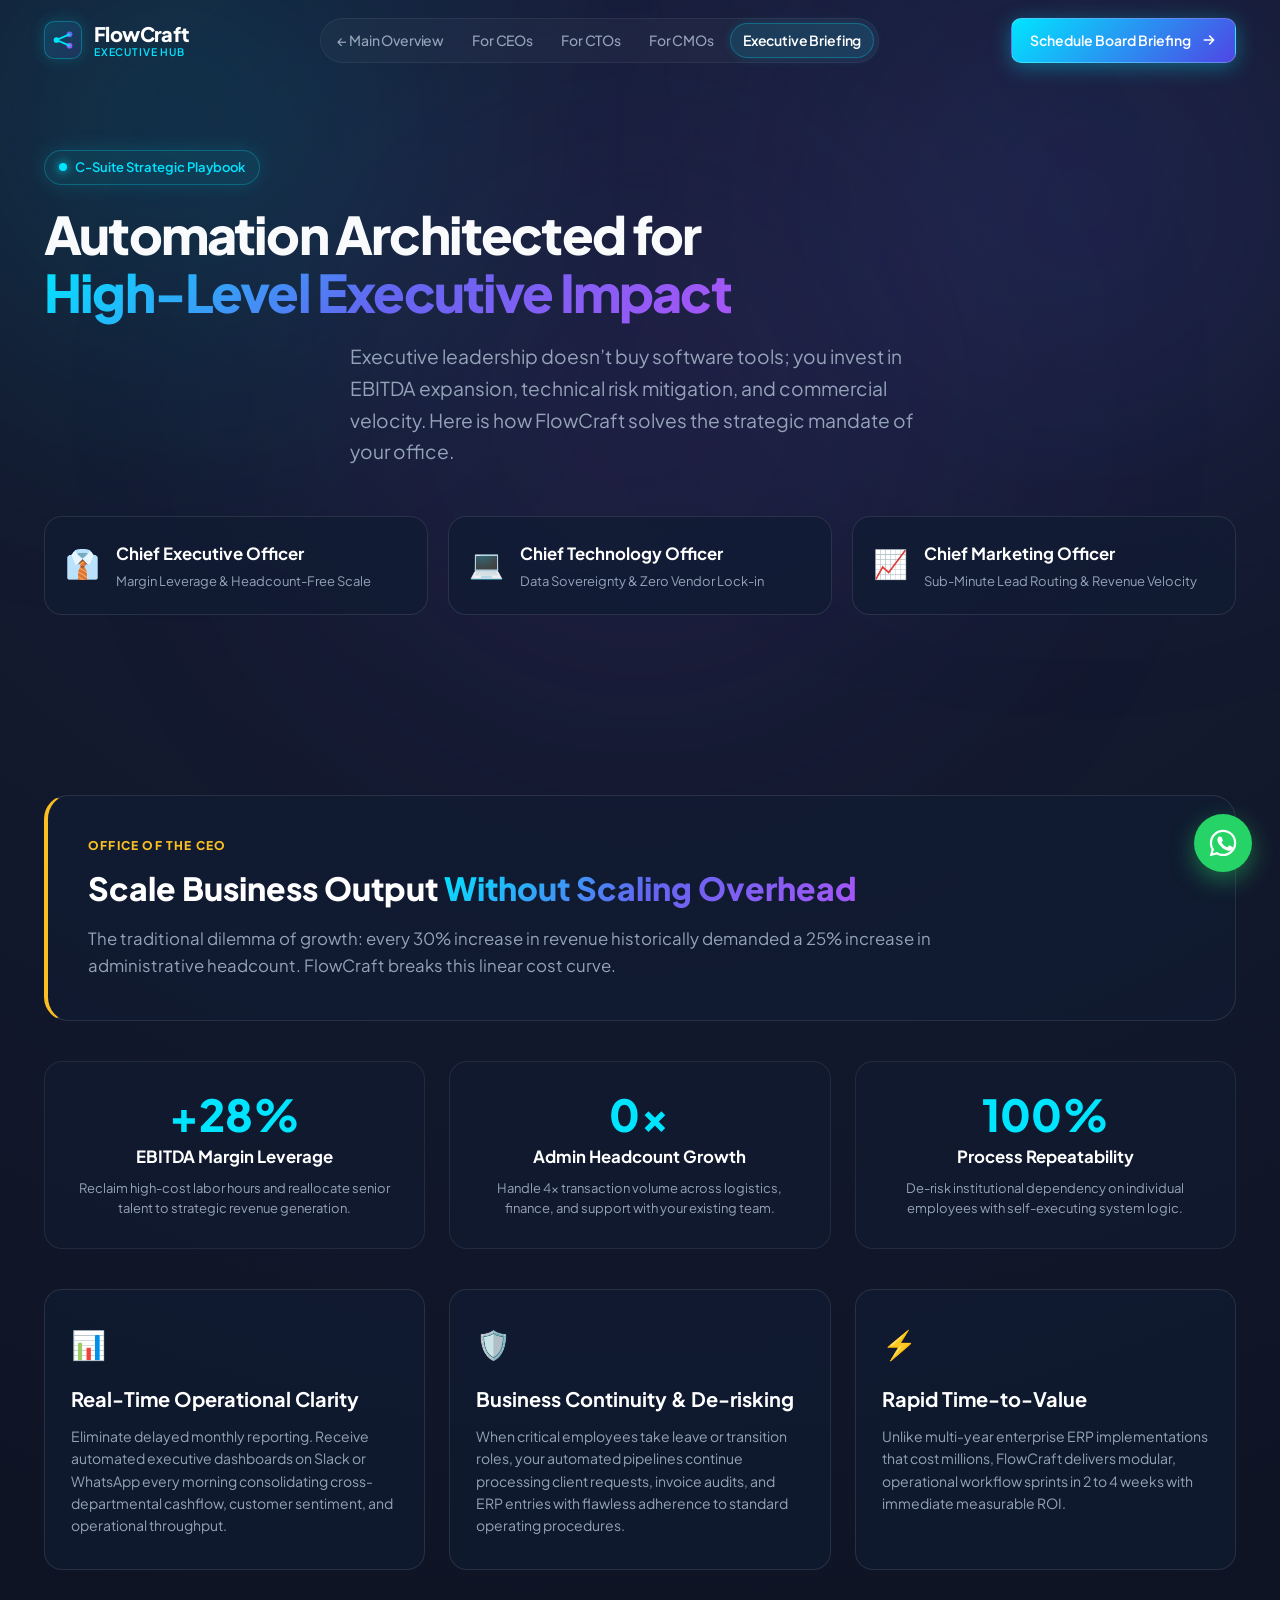
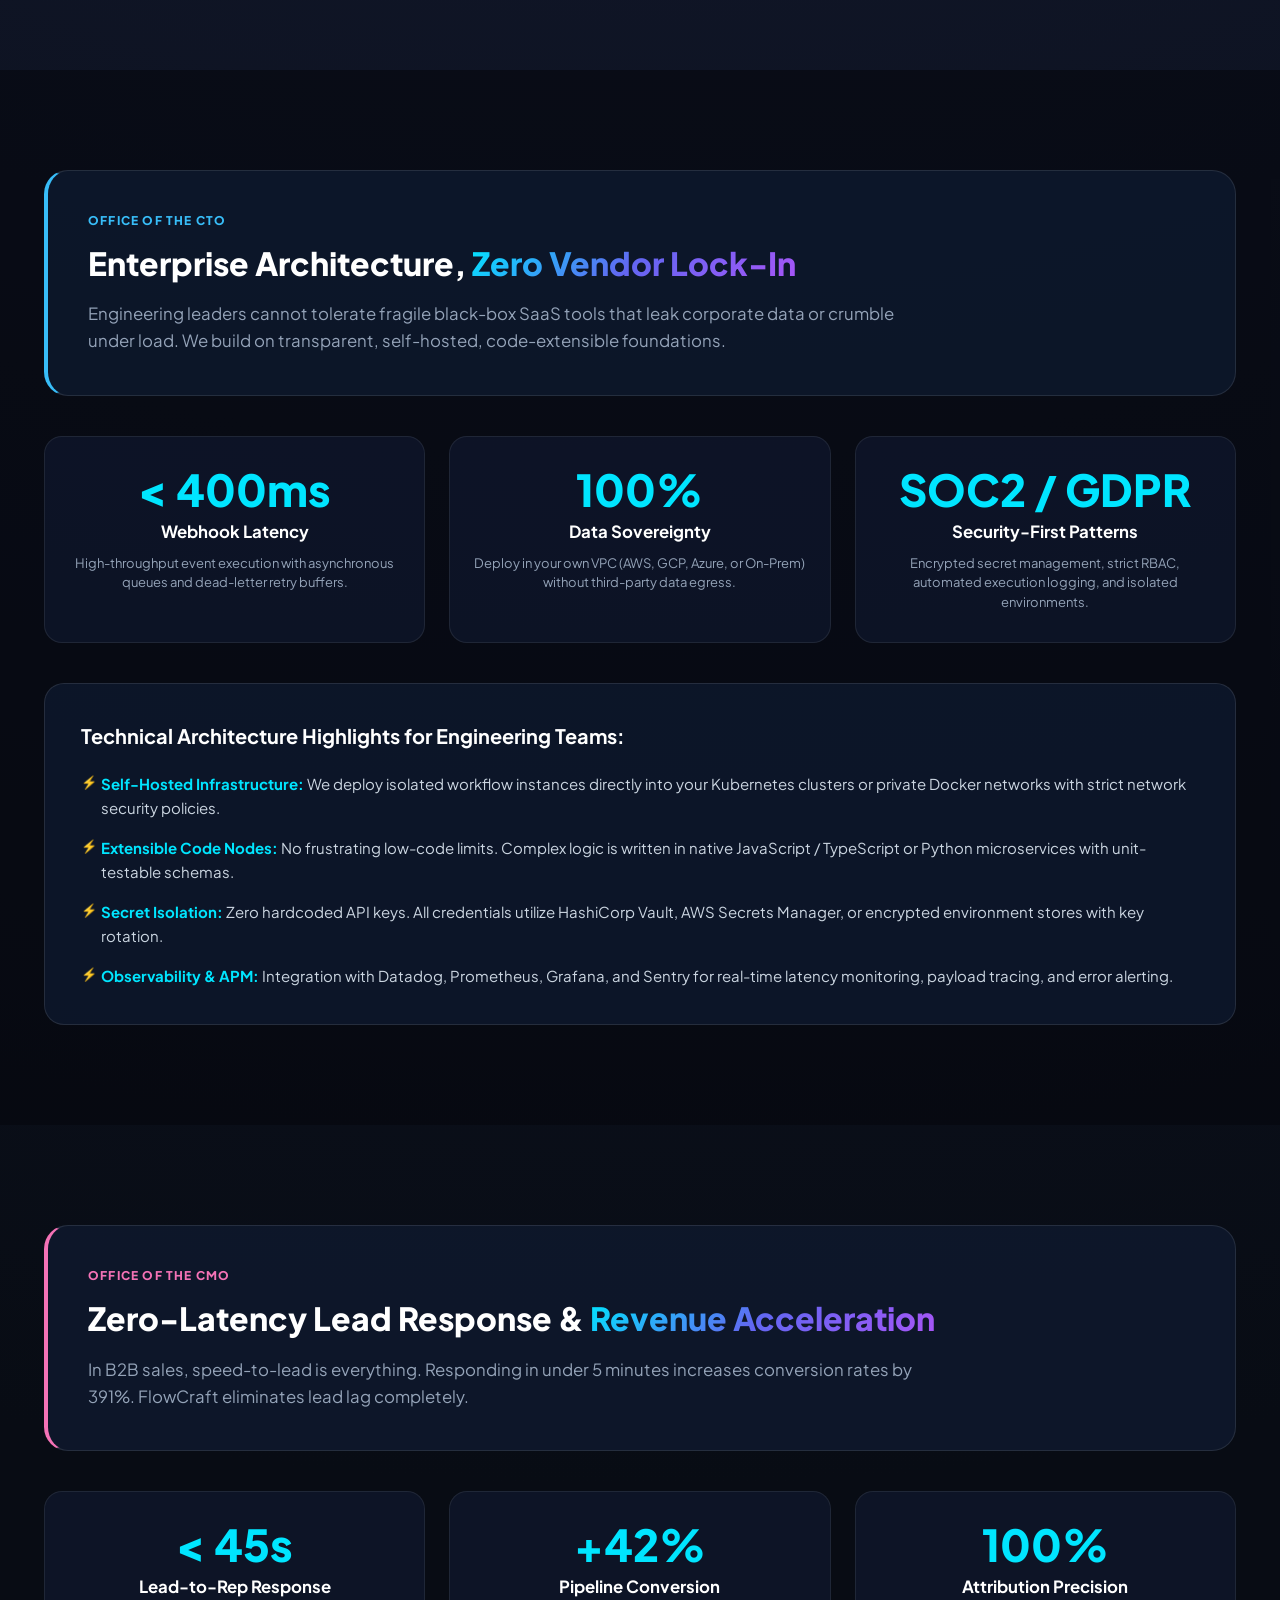
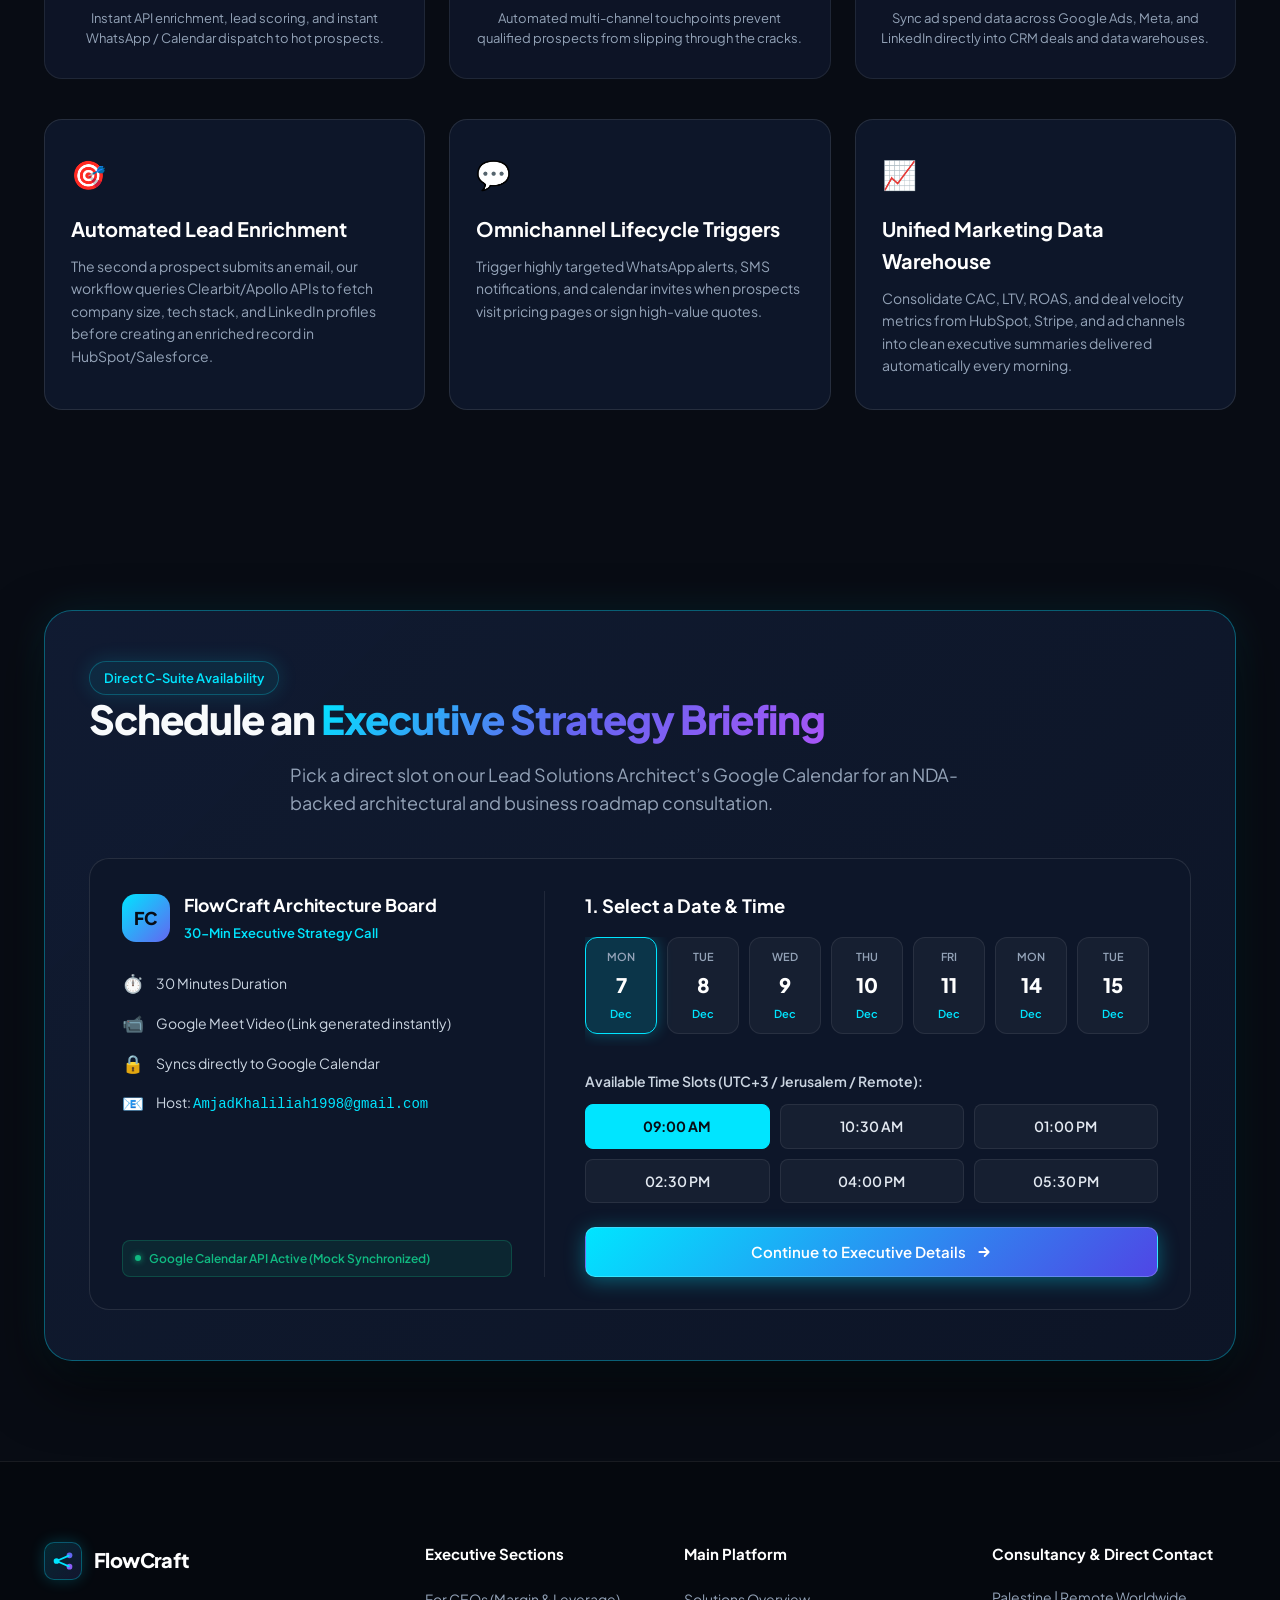
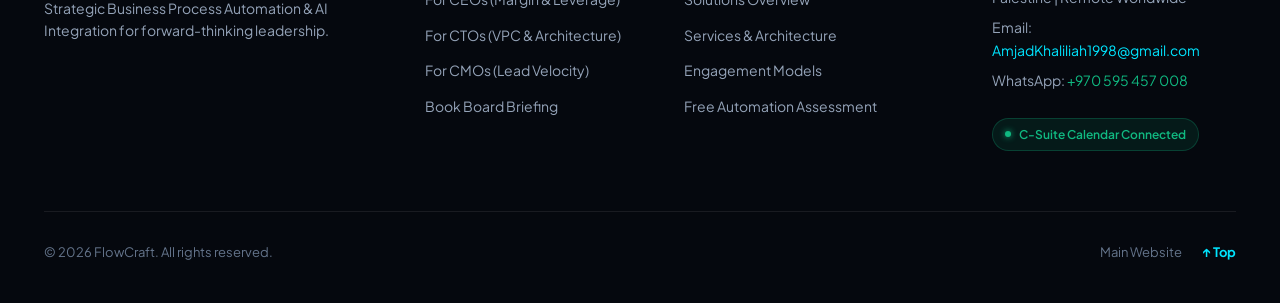
==== executive.html @ 87cdeb3c "Initial commit: FlowCraft modern B2B automation & AI consulting platform" ====
<!DOCTYPE html>
<html lang="en">
<head>
  <meta charset="UTF-8">
  <meta name="viewport" content="width=device-width, initial-scale=1.0">
  <title>Executive Leadership Hub — FlowCraft (CEO, CTO, CMO Strategic Automation)</title>
  <meta name="description" content="Strategic automation architectures tailored for C-level executives. Discover how FlowCraft delivers margin expansion for CEOs, technical resilience for CTOs, and revenue velocity for CMOs.">
  <meta name="keywords" content="CEO automation strategy, CTO system integration, CMO marketing automation, executive workflow architecture, B2B enterprise automation">
  
  <!-- Open Graph -->
  <meta property="og:type" content="website">
  <meta property="og:title" content="Executive Leadership Hub — FlowCraft">
  <meta property="og:description" content="Strategic automation for CEOs, CTOs, and CMOs. Unlock operational leverage, data sovereignty, and revenue acceleration.">
  <meta property="og:url" content="https://flowcraft.dev/executive.html">
  
  <!-- Fonts -->
  <link rel="preconnect" href="https://fonts.googleapis.com">
  <link rel="preconnect" href="https://fonts.gstatic.com" crossorigin>
  <link href="https://fonts.googleapis.com/css2?family=JetBrains+Mono:wght@400;500;600&family=Plus+Jakarta+Sans:wght@300;400;500;600;700;800&family=Inter:wght@400;500;600;700&display=swap" rel="stylesheet">
  
  <!-- Stylesheet -->
  <link rel="stylesheet" href="styles.css">
  
  <!-- Favicon -->
  <link rel="icon" type="image/svg+xml" href="data:image/svg+xml,<svg xmlns='http://www.w3.org/2000/svg' viewBox='0 0 32 32'><defs><linearGradient id='g' x1='0' y1='0' x2='32' y2='32' gradientUnits='userSpaceOnUse'><stop stop-color='%2300E5FF'/><stop offset='1' stop-color='%236366F1'/></linearGradient></defs><rect width='32' height='32' rx='8' fill='%23080C14'/><circle cx='9' cy='16' r='4' fill='%2300E5FF'/><circle cx='23' cy='9' r='4' fill='%236366F1'/><circle cx='23' cy='23' r='4' fill='%238B5CF6'/><path d='M9 16L23 9M9 16L23 23' stroke='url(%23g)' stroke-width='2.5' stroke-linecap='round'/></svg>">
</head>
<body class="executive-body">

  <!-- Ambient Glow Backgrounds -->
  <div class="glow-mesh glow-top-left" aria-hidden="true"></div>
  <div class="glow-mesh glow-top-right" aria-hidden="true"></div>
  <div class="glow-mesh glow-center" aria-hidden="true"></div>

  <!-- Header -->
  <header id="main-header" class="header">
    <div class="container header-container">
      <a href="index.html" class="logo-link" aria-label="FlowCraft Home">
        <div class="logo-icon">
          <svg viewBox="0 0 32 32" fill="none">
            <circle cx="8" cy="16" r="3.5" class="logo-node node-1" />
            <circle cx="24" cy="9" r="3.5" class="logo-node node-2" />
            <circle cx="24" cy="23" r="3.5" class="logo-node node-3" />
            <path d="M8 16L24 9" class="logo-wire wire-1" stroke-width="2.2" stroke-linecap="round"/>
            <path d="M8 16L24 23" class="logo-wire wire-2" stroke-width="2.2" stroke-linecap="round"/>
          </svg>
        </div>
        <div class="logo-text">
          <span class="brand-title">FlowCraft</span>
          <span class="brand-tagline">Executive Hub</span>
        </div>
      </a>

      <!-- Navigation -->
      <nav class="nav-menu" aria-label="Executive Navigation">
        <ul class="nav-list">
          <li><a href="index.html" class="nav-link">← Main Overview</a></li>
          <li><a href="#ceo" class="nav-link exec-nav-link" data-target="ceo">For CEOs</a></li>
          <li><a href="#cto" class="nav-link exec-nav-link" data-target="cto">For CTOs</a></li>
          <li><a href="#cmo" class="nav-link exec-nav-link" data-target="cmo">For CMOs</a></li>
          <li><a href="#executive-briefing" class="nav-link">Executive Briefing</a></li>
        </ul>
      </nav>

      <div class="header-actions">
        <button class="btn btn-primary" onclick="openConsultationModal('Executive Strategic Briefing')">
          <span>Schedule Board Briefing</span>
          <svg class="btn-arrow" viewBox="0 0 16 16" fill="none"><path d="M3.33 8h9.34M8.67 4l4 4-4 4" stroke="currentColor" stroke-width="1.6" stroke-linecap="round" stroke-linejoin="round"/></svg>
        </button>
        <button id="mobile-toggle" class="mobile-toggle" aria-label="Toggle navigation menu" aria-expanded="false">
          <span class="hamburger-bar"></span>
          <span class="hamburger-bar"></span>
          <span class="hamburger-bar"></span>
        </button>
      </div>
    </div>

    <!-- Mobile Drawer -->
    <div id="mobile-drawer" class="mobile-drawer">
      <nav class="mobile-nav">
        <a href="index.html" class="mobile-nav-link">← Back to Main Website</a>
        <a href="#ceo" class="mobile-nav-link" onclick="closeMobileMenu()">For CEOs (Margin & Scale)</a>
        <a href="#cto" class="mobile-nav-link" onclick="closeMobileMenu()">For CTOs (Architecture & Security)</a>
        <a href="#cmo" class="mobile-nav-link" onclick="closeMobileMenu()">For CMOs (Revenue Velocity)</a>
        <a href="#executive-briefing" class="mobile-nav-link" onclick="closeMobileMenu()">Schedule Briefing</a>
        <div class="mobile-drawer-cta">
          <button class="btn btn-primary w-full" onclick="closeMobileMenu(); openConsultationModal('Executive Strategic Briefing');">Schedule Board Briefing</button>
        </div>
      </nav>
    </div>
  </header>

  <main>
    <!-- Executive Hero -->
    <section class="section exec-hero-section">
      <div class="container text-center">
        <div class="badge badge-glow">
          <span class="badge-dot"></span>
          <span>C-Suite Strategic Playbook</span>
        </div>
        <h1 class="hero-title exec-hero-title">
          Automation Architected for <br>
          <span class="gradient-text">High-Level Executive Impact</span>
        </h1>
        <p class="hero-description mx-auto max-w-750">
          Executive leadership doesn’t buy software tools; you invest in EBITDA expansion, technical risk mitigation, and commercial velocity. Here is how FlowCraft solves the strategic mandate of your office.
        </p>

        <!-- Role Quick Switcher Pills -->
        <div class="role-switcher-container">
          <a href="#ceo" class="role-pill-btn ceo-pill">
            <span class="role-icon">👔</span>
            <div class="role-meta">
              <strong>Chief Executive Officer</strong>
              <span>Margin Leverage & Headcount-Free Scale</span>
            </div>
          </a>
          <a href="#cto" class="role-pill-btn cto-pill">
            <span class="role-icon">💻</span>
            <div class="role-meta">
              <strong>Chief Technology Officer</strong>
              <span>Data Sovereignty & Zero Vendor Lock-in</span>
            </div>
          </a>
          <a href="#cmo" class="role-pill-btn cmo-pill">
            <span class="role-icon">📈</span>
            <div class="role-meta">
              <strong>Chief Marketing Officer</strong>
              <span>Sub-Minute Lead Routing & Revenue Velocity</span>
            </div>
          </a>
        </div>
      </div>
    </section>

    <!-- ============================================================ -->
    <!-- SECTION 1: FOR THE CEO -->
    <!-- ============================================================ -->
    <section id="ceo" class="section exec-role-section">
      <div class="container">
        <div class="role-header-box ceo-box">
          <div class="role-badge">Office of the CEO</div>
          <h2 class="role-title">Scale Business Output <span class="gradient-text">Without Scaling Overhead</span></h2>
          <p class="role-sub">
            The traditional dilemma of growth: every 30% increase in revenue historically demanded a 25% increase in administrative headcount. FlowCraft breaks this linear cost curve.
          </p>
        </div>

        <div class="exec-metrics-row">
          <div class="exec-metric-card">
            <span class="exec-stat-num">+28%</span>
            <span class="exec-stat-title">EBITDA Margin Leverage</span>
            <p>Reclaim high-cost labor hours and reallocate senior talent to strategic revenue generation.</p>
          </div>
          <div class="exec-metric-card">
            <span class="exec-stat-num">0x</span>
            <span class="exec-stat-title">Admin Headcount Growth</span>
            <p>Handle 4x transaction volume across logistics, finance, and support with your existing team.</p>
          </div>
          <div class="exec-metric-card">
            <span class="exec-stat-num">100%</span>
            <span class="exec-stat-title">Process Repeatability</span>
            <p>De-risk institutional dependency on individual employees with self-executing system logic.</p>
          </div>
        </div>

        <div class="exec-pillars-grid">
          <div class="exec-pillar-card">
            <div class="exec-icon">📊</div>
            <h3>Real-Time Operational Clarity</h3>
            <p>Eliminate delayed monthly reporting. Receive automated executive dashboards on Slack or WhatsApp every morning consolidating cross-departmental cashflow, customer sentiment, and operational throughput.</p>
          </div>
          <div class="exec-pillar-card">
            <div class="exec-icon">🛡️</div>
            <h3>Business Continuity & De-risking</h3>
            <p>When critical employees take leave or transition roles, your automated pipelines continue processing client requests, invoice audits, and ERP entries with flawless adherence to standard operating procedures.</p>
          </div>
          <div class="exec-pillar-card">
            <div class="exec-icon">⚡</div>
            <h3>Rapid Time-to-Value</h3>
            <p>Unlike multi-year enterprise ERP implementations that cost millions, FlowCraft delivers modular, operational workflow sprints in 2 to 4 weeks with immediate measurable ROI.</p>
          </div>
        </div>
      </div>
    </section>

    <!-- ============================================================ -->
    <!-- SECTION 2: FOR THE CTO & VP OF ENGINEERING -->
    <!-- ============================================================ -->
    <section id="cto" class="section exec-role-section dark-alt">
      <div class="container">
        <div class="role-header-box cto-box">
          <div class="role-badge cto-badge">Office of the CTO</div>
          <h2 class="role-title">Enterprise Architecture, <span class="gradient-text">Zero Vendor Lock-In</span></h2>
          <p class="role-sub">
            Engineering leaders cannot tolerate fragile black-box SaaS tools that leak corporate data or crumble under load. We build on transparent, self-hosted, code-extensible foundations.
          </p>
        </div>

        <div class="exec-metrics-row">
          <div class="exec-metric-card">
            <span class="exec-stat-num">&lt; 400ms</span>
            <span class="exec-stat-title">Webhook Latency</span>
            <p>High-throughput event execution with asynchronous queues and dead-letter retry buffers.</p>
          </div>
          <div class="exec-metric-card">
            <span class="exec-stat-num">100%</span>
            <span class="exec-stat-title">Data Sovereignty</span>
            <p>Deploy in your own VPC (AWS, GCP, Azure, or On-Prem) without third-party data egress.</p>
          </div>
          <div class="exec-metric-card">
            <span class="exec-stat-num">SOC2 / GDPR</span>
            <span class="exec-stat-title">Security-First Patterns</span>
            <p>Encrypted secret management, strict RBAC, automated execution logging, and isolated environments.</p>
          </div>
        </div>

        <div class="cto-tech-deep-dive">
          <div class="cto-tech-card">
            <h3>Technical Architecture Highlights for Engineering Teams:</h3>
            <ul class="tech-spec-list">
              <li>
                <strong>Self-Hosted Infrastructure:</strong> We deploy isolated workflow instances directly into your Kubernetes clusters or private Docker networks with strict network security policies.
              </li>
              <li>
                <strong>Extensible Code Nodes:</strong> No frustrating low-code limits. Complex logic is written in native JavaScript / TypeScript or Python microservices with unit-testable schemas.
              </li>
              <li>
                <strong>Secret Isolation:</strong> Zero hardcoded API keys. All credentials utilize HashiCorp Vault, AWS Secrets Manager, or encrypted environment stores with key rotation.
              </li>
              <li>
                <strong>Observability & APM:</strong> Integration with Datadog, Prometheus, Grafana, and Sentry for real-time latency monitoring, payload tracing, and error alerting.
              </li>
            </ul>
          </div>
        </div>
      </div>
    </section>

    <!-- ============================================================ -->
    <!-- SECTION 3: FOR THE CMO & HEAD OF GROWTH -->
    <!-- ============================================================ -->
    <section id="cmo" class="section exec-role-section">
      <div class="container">
        <div class="role-header-box cmo-box">
          <div class="role-badge cmo-badge">Office of the CMO</div>
          <h2 class="role-title">Zero-Latency Lead Response & <span class="gradient-text">Revenue Acceleration</span></h2>
          <p class="role-sub">
            In B2B sales, speed-to-lead is everything. Responding in under 5 minutes increases conversion rates by 391%. FlowCraft eliminates lead lag completely.
          </p>
        </div>

        <div class="exec-metrics-row">
          <div class="exec-metric-card">
            <span class="exec-stat-num">&lt; 45s</span>
            <span class="exec-stat-title">Lead-to-Rep Response</span>
            <p>Instant API enrichment, lead scoring, and instant WhatsApp / Calendar dispatch to hot prospects.</p>
          </div>
          <div class="exec-metric-card">
            <span class="exec-stat-num">+42%</span>
            <span class="exec-stat-title">Pipeline Conversion</span>
            <p>Automated multi-channel touchpoints prevent qualified prospects from slipping through the cracks.</p>
          </div>
          <div class="exec-metric-card">
            <span class="exec-stat-num">100%</span>
            <span class="exec-stat-title">Attribution Precision</span>
            <p>Sync ad spend data across Google Ads, Meta, and LinkedIn directly into CRM deals and data warehouses.</p>
          </div>
        </div>

        <div class="exec-pillars-grid">
          <div class="exec-pillar-card">
            <div class="exec-icon">🎯</div>
            <h3>Automated Lead Enrichment</h3>
            <p>The second a prospect submits an email, our workflow queries Clearbit/Apollo APIs to fetch company size, tech stack, and LinkedIn profiles before creating an enriched record in HubSpot/Salesforce.</p>
          </div>
          <div class="exec-pillar-card">
            <div class="exec-icon">💬</div>
            <h3>Omnichannel Lifecycle Triggers</h3>
            <p>Trigger highly targeted WhatsApp alerts, SMS notifications, and calendar invites when prospects visit pricing pages or sign high-value quotes.</p>
          </div>
          <div class="exec-pillar-card">
            <div class="exec-icon">📈</div>
            <h3>Unified Marketing Data Warehouse</h3>
            <p>Consolidate CAC, LTV, ROAS, and deal velocity metrics from HubSpot, Stripe, and ad channels into clean executive summaries delivered automatically every morning.</p>
          </div>
        </div>
      </div>
    </section>

    <!-- ============================================================ -->
    <!-- SECTION 4: INTEGRATED EXECUTIVE BRIEFING WITH GOOGLE CALENDAR -->
    <!-- ============================================================ -->
    <section id="executive-briefing" class="section exec-calendar-section">
      <div class="container">
        <div class="calendar-booking-card">
          <div class="cal-header text-center">
            <div class="badge badge-glow"><span>Direct C-Suite Availability</span></div>
            <h2 class="section-title">Schedule an <span class="gradient-text">Executive Strategy Briefing</span></h2>
            <p class="section-subtitle mx-auto max-w-700">
              Pick a direct slot on our Lead Solutions Architect’s Google Calendar for an NDA-backed architectural and business roadmap consultation.
            </p>
          </div>

          <!-- Interactive Google Calendar Booking Component -->
          <div class="gcal-widget" id="gcal-executive-widget">
            <div class="gcal-left-panel">
              <div class="gcal-profile">
                <div class="gcal-avatar">FC</div>
                <div>
                  <h4 class="gcal-host-name">FlowCraft Architecture Board</h4>
                  <span class="gcal-meeting-type">30-Min Executive Strategy Call</span>
                </div>
              </div>

              <div class="gcal-details-list">
                <div class="gcal-detail-item">
                  <span class="detail-icon">⏱️</span>
                  <span>30 Minutes Duration</span>
                </div>
                <div class="gcal-detail-item">
                  <span class="detail-icon">📹</span>
                  <span>Google Meet Video (Link generated instantly)</span>
                </div>
                <div class="gcal-detail-item">
                  <span class="detail-icon">🔒</span>
                  <span>Syncs directly to Google Calendar</span>
                </div>
                <div class="gcal-detail-item">
                  <span class="detail-icon">📧</span>
                  <span>Host: <code class="text-cyan">AmjadKhaliliah1998@gmail.com</code></span>
                </div>
              </div>

              <div class="gcal-sync-badge">
                <span class="status-dot"></span> Google Calendar API Active (Mock Synchronized)
              </div>
            </div>

            <div class="gcal-right-panel">
              <!-- Calendar Date Picker & Time Slots -->
              <div class="gcal-picker-step" id="cal-step-1">
                <h4 class="gcal-step-title">1. Select a Date & Time</h4>
                
                <div class="cal-date-strip" id="cal-date-strip">
                  <!-- Dynamically populated dates in app.js -->
                </div>

                <h5 class="slot-heading">Available Time Slots (<span id="selected-tz-label">UTC+3 / Jerusalem / Remote</span>):</h5>
                <div class="cal-slots-grid" id="cal-slots-grid">
                  <button type="button" class="slot-btn active" data-time="09:00 AM">09:00 AM</button>
                  <button type="button" class="slot-btn" data-time="10:30 AM">10:30 AM</button>
                  <button type="button" class="slot-btn" data-time="01:00 PM">01:00 PM</button>
                  <button type="button" class="slot-btn" data-time="02:30 PM">02:30 PM</button>
                  <button type="button" class="slot-btn" data-time="04:00 PM">04:00 PM</button>
                  <button type="button" class="slot-btn" data-time="05:30 PM">05:30 PM</button>
                </div>

                <div class="mt-4">
                  <button type="button" class="btn btn-primary w-full" id="btn-proceed-details" onclick="proceedToCalDetails()">
                    <span>Continue to Executive Details</span>
                    <svg class="btn-arrow" viewBox="0 0 16 16" fill="none"><path d="M3.33 8h9.34M8.67 4l4 4-4 4" stroke="currentColor" stroke-width="1.8" stroke-linecap="round" stroke-linejoin="round"/></svg>
                  </button>
                </div>
              </div>

              <!-- Step 2: Executive Details Form -->
              <div class="gcal-picker-step" id="cal-step-2" style="display: none;">
                <div class="gcal-back-header">
                  <button type="button" class="btn-text-back" onclick="backToCalDates()">← Back to Date Selection</button>
                  <span class="selected-slot-summary" id="slot-summary-text">Oct 5, 2026 at 10:30 AM</span>
                </div>

                <form id="exec-gcal-form" onsubmit="handleExecutiveBooking(event)">
                  <div class="form-row-2">
                    <div class="form-group">
                      <label for="exec-name">Your Full Name *</label>
                      <input type="text" id="exec-name" required placeholder="Elena Rostova">
                    </div>
                    <div class="form-group">
                      <label for="exec-role">Executive Title *</label>
                      <select id="exec-role" required>
                        <option value="CEO">CEO / Managing Director</option>
                        <option value="CTO">CTO / VP of Engineering</option>
                        <option value="CMO">CMO / VP of Marketing</option>
                        <option value="COO">COO / Head of Operations</option>
                        <option value="CFO">CFO / Finance Director</option>
                        <option value="Other">Other Executive</option>
                      </select>
                    </div>
                  </div>

                  <div class="form-row-2">
                    <div class="form-group">
                      <label for="exec-email">Corporate Email *</label>
                      <input type="email" id="exec-email" required placeholder="elena@enterprise.com">
                    </div>
                    <div class="form-group">
                      <label for="exec-company">Company Name & Team Size *</label>
                      <input type="text" id="exec-company" required placeholder="Global Logistics Corp (50+ employees)">
                    </div>
                  </div>

                  <div class="form-group">
                    <label for="exec-focus">Primary Strategic Mandate *</label>
                    <textarea id="exec-focus" rows="2" required placeholder="e.g. EBITDA margin expansion, legacy ERP sync, lead routing velocity..."></textarea>
                  </div>

                  <button type="submit" class="btn btn-primary w-full btn-lg">
                    <span>Confirm & Add to Google Calendar</span>
                    <svg class="btn-arrow" viewBox="0 0 16 16" fill="none"><path d="M3.33 8h9.34M8.67 4l4 4-4 4" stroke="currentColor" stroke-width="1.8" stroke-linecap="round" stroke-linejoin="round"/></svg>
                  </button>
                </form>
              </div>

              <!-- Step 3: Google Calendar Confirmation State -->
              <div class="gcal-picker-step" id="cal-step-3" style="display: none;">
                <div class="gcal-success-card">
                  <div class="gcal-success-icon">📅</div>
                  <h3 class="gcal-success-title">Executive Briefing Confirmed!</h3>
                  <p class="gcal-success-msg">Your meeting has been scheduled and synchronized with Google Calendar.</p>

                  <div class="gcal-event-box">
                    <div class="event-row"><strong>Meeting:</strong> FlowCraft Executive Strategy Briefing</div>
                    <div class="event-row"><strong>Date & Time:</strong> <span id="conf-datetime" class="text-cyan">Oct 5, 2026 @ 10:30 AM (UTC+3)</span></div>
                    <div class="event-row"><strong>Google Meet:</strong> <a href="#" id="conf-meet-link" target="_blank" class="text-cyan">meet.google.com/flw-exec-briefing</a></div>
                    <div class="event-row"><strong>Host:</strong> AmjadKhaliliah1998@gmail.com</div>
                  </div>

                  <div class="gcal-actions-row">
                    <a href="#" id="btn-direct-gcal-link" target="_blank" class="btn btn-primary">
                      <span>Open in Google Calendar ↗</span>
                    </a>
                    <button type="button" class="btn btn-secondary" onclick="downloadIcsFile()">
                      <span>Download .ICS File</span>
                    </button>
                  </div>
                </div>
              </div>
            </div>
          </div>
        </div>
      </div>
    </section>
  </main>

  <!-- Footer -->
  <footer class="site-footer">
    <div class="container footer-container">
      <div class="footer-top-grid">
        <div class="footer-col-brand">
          <a href="index.html" class="logo-link">
            <div class="logo-icon">
              <svg viewBox="0 0 32 32" fill="none">
                <circle cx="8" cy="16" r="3.5" class="logo-node node-1" />
                <circle cx="24" cy="9" r="3.5" class="logo-node node-2" />
                <circle cx="24" cy="23" r="3.5" class="logo-node node-3" />
                <path d="M8 16L24 9" class="logo-wire wire-1" stroke-width="2.2"/>
                <path d="M8 16L24 23" class="logo-wire wire-2" stroke-width="2.2"/>
              </svg>
            </div>
            <div class="logo-text">
              <span class="brand-title">FlowCraft</span>
            </div>
          </a>
          <p class="footer-brand-desc">
            Strategic Business Process Automation & AI Integration for forward-thinking leadership.
          </p>
        </div>

        <div class="footer-col">
          <h4 class="footer-heading">Executive Sections</h4>
          <ul class="footer-links">
            <li><a href="#ceo">For CEOs (Margin & Leverage)</a></li>
            <li><a href="#cto">For CTOs (VPC & Architecture)</a></li>
            <li><a href="#cmo">For CMOs (Lead Velocity)</a></li>
            <li><a href="#executive-briefing">Book Board Briefing</a></li>
          </ul>
        </div>

        <div class="footer-col">
          <h4 class="footer-heading">Main Platform</h4>
          <ul class="footer-links">
            <li><a href="index.html#solutions">Solutions Overview</a></li>
            <li><a href="index.html#services">Services & Architecture</a></li>
            <li><a href="index.html#pricing">Engagement Models</a></li>
            <li><a href="index.html#assessment">Free Automation Assessment</a></li>
          </ul>
        </div>

        <div class="footer-col">
          <h4 class="footer-heading">Consultancy & Direct Contact</h4>
          <p class="footer-subtext">Palestine | Remote Worldwide</p>
          <p class="footer-subtext">Email: <a href="mailto:AmjadKhaliliah1998@gmail.com" class="text-cyan">AmjadKhaliliah1998@gmail.com</a></p>
          <p class="footer-subtext">WhatsApp: <a href="https://wa.me/970595457008" target="_blank" class="text-emerald">+970 595 457 008</a></p>
          <div class="footer-status-pill">
            <span class="status-dot"></span> C-Suite Calendar Connected
          </div>
        </div>
      </div>

      <div class="footer-bottom-bar">
        <div class="footer-copy">© 2026 FlowCraft. All rights reserved.</div>
        <div class="footer-legal">
          <a href="index.html">Main Website</a>
          <a href="#main-header" class="back-to-top">↑ Top</a>
        </div>
      </div>
    </div>
  </footer>

  <!-- Modal Component for Consultations -->
  <div id="consultation-modal" class="modal-backdrop" aria-hidden="true">
    <div class="modal-box" role="dialog" aria-modal="true" aria-labelledby="modal-title">
      <button class="modal-close" onclick="closeConsultationModal()" aria-label="Close modal">✕</button>
      
      <div class="modal-header">
        <div class="badge badge-glow"><span>Google Calendar Integrated</span></div>
        <h3 id="modal-title" class="modal-title">Book Executive Briefing</h3>
        <p class="modal-sub">Schedule a 30-minute discovery session with our senior automation architects.</p>
      </div>

      <form id="consultation-form" onsubmit="handleConsultationSubmit(event)">
        <input type="hidden" id="modal-package-name" value="Executive Strategic Briefing">
        
        <div class="form-row-2">
          <div class="form-group">
            <label for="m-name">Full Name *</label>
            <input type="text" id="m-name" required placeholder="Alex Rivera">
          </div>
          <div class="form-group">
            <label for="m-company">Company Name *</label>
            <input type="text" id="m-company" required placeholder="Rivera Global">
          </div>
        </div>

        <div class="form-row-2">
          <div class="form-group">
            <label for="m-email">Corporate Email *</label>
            <input type="email" id="m-email" required placeholder="alex@rivera.com">
          </div>
          <div class="form-group">
            <label for="m-phone">Phone / WhatsApp</label>
            <input type="text" id="m-phone" placeholder="+1 (555) 000-0000">
          </div>
        </div>

        <div class="form-group">
          <label for="m-topic">Strategic Focus Area</label>
          <select id="m-topic">
            <option value="ceo">CEO: EBITDA Margin & Headcount Scaling</option>
            <option value="cto">CTO: VPC Architecture, Security & Self-Hosting</option>
            <option value="cmo">CMO: Speed-to-Lead & Revenue Attribution</option>
            <option value="general">Comprehensive Enterprise Review</option>
          </select>
        </div>

        <div class="form-group">
          <label for="m-notes">Brief Overview of Your Current Bottleneck</label>
          <textarea id="m-notes" rows="3" placeholder="Describe your current systems and objectives..."></textarea>
        </div>

        <button type="submit" class="btn btn-primary w-full btn-lg">
          <span>Confirm & Schedule on Google Calendar</span>
          <svg class="btn-arrow" viewBox="0 0 16 16" fill="none"><path d="M3.33 8h9.34M8.67 4l4 4-4 4" stroke="currentColor" stroke-width="1.8" stroke-linecap="round" stroke-linejoin="round"/></svg>
        </button>
      </form>
    </div>
  </div>

  <!-- Toast -->
  <div id="toast" class="toast" role="alert" aria-live="polite">
    <div class="toast-icon">✅</div>
    <div class="toast-content">
      <strong id="toast-title">Scheduled</strong>
      <p id="toast-body">Event synchronized with Google Calendar.</p>
    </div>
  </div>

  <!-- Floating WhatsApp Quick Action Button -->
  <a href="https://wa.me/970595457008?text=Hello%20Amjad%2C%20I%20am%20interested%20in%20FlowCraft%20executive%20strategic%20briefing." target="_blank" rel="noopener" class="floating-whatsapp-btn" aria-label="Chat with us on WhatsApp" title="Chat on WhatsApp (+970 595 457 008)">
    <svg viewBox="0 0 24 24" fill="currentColor"><path d="M12.04 2C6.58 2 2.13 6.45 2.13 11.91C2.13 13.66 2.59 15.36 3.45 16.86L2.05 22L7.3 20.62C8.75 21.41 10.38 21.83 12.04 21.83C17.5 21.83 21.95 17.38 21.95 11.92C21.95 9.27 20.92 6.78 19.05 4.91C17.18 3.03 14.69 2 12.04 2M12.05 3.67C14.25 3.67 16.31 4.53 17.87 6.09C19.42 7.65 20.28 9.72 20.28 11.92C20.28 16.46 16.58 20.15 12.04 20.15C10.56 20.15 9.11 19.76 7.85 19L7.55 18.83L4.43 19.65L5.26 16.61L5.06 16.29C4.24 15 3.8 13.47 3.8 11.91C3.81 7.37 7.5 3.67 12.05 3.67M9.53 7.03C9.34 7.03 9.04 7.1 8.78 7.39C8.52 7.68 7.78 8.37 7.78 9.78C7.78 11.19 8.81 12.55 8.95 12.74C9.1 12.93 10.96 15.8 13.82 17.03C14.5 17.33 15.03 17.51 15.44 17.64C16.12 17.86 16.74 17.83 17.23 17.76C17.78 17.68 18.91 17.07 19.15 16.41C19.38 15.75 19.38 15.18 19.31 15.06C19.24 14.94 19.06 14.88 18.78 14.74C18.5 14.6 17.16 13.94 16.91 13.85C16.66 13.76 16.48 13.71 16.3 13.99C16.11 14.27 15.58 14.88 15.42 15.06C15.26 15.25 15.1 15.27 14.82 15.13C14.54 14.99 13.65 14.7 12.59 13.75C11.77 13.02 11.21 12.11 11.05 11.83C10.89 11.55 11.03 11.4 11.17 11.26C11.3 11.13 11.45 10.93 11.6 10.76C11.74 10.59 11.79 10.46 11.88 10.28C11.97 10.1 11.93 9.94 11.86 9.8C11.79 9.66 11.23 8.28 11 7.73C10.77 7.2 10.54 7.27 10.37 7.26C10.21 7.26 10.02 7.25 9.84 7.25C9.65 7.25 9.53 7.03 9.53 7.03Z"/></svg>
    <span class="floating-whatsapp-tooltip">Chat with Amjad on WhatsApp</span>
  </a>

  <script src="app.js"></script>
</body>
</html>
---- styles.css ----
/* ==========================================================================
   FlowCraft — Design System & Stylesheet
   Theme: High-end B2B Automation Consultancy (Dark Mode / Glassmorphism)
   Includes Executive Leadership Hub & Google Calendar Booking Engine
   ========================================================================== */

/* --------------------------------------------------------------------------
   1. CSS Custom Properties / Variables
   -------------------------------------------------------------------------- */
:root {
  /* Brand Color Palette */
  --bg-dark: #080C14;
  --bg-darker: #05080E;
  --bg-card: rgba(17, 28, 51, 0.7);
  --bg-card-hover: rgba(22, 35, 63, 0.85);
  --bg-card-solid: #111C33;
  --bg-input: #0D1629;
  
  /* Accents & Brand Gradients */
  --cyan-primary: #00E5FF;
  --cyan-glow: rgba(0, 229, 255, 0.35);
  --indigo-primary: #6366F1;
  --indigo-glow: rgba(99, 102, 241, 0.35);
  --purple-neon: #8B5CF6;
  --purple-glow: rgba(139, 92, 246, 0.35);
  --emerald-success: #10B981;
  --emerald-glow: rgba(16, 185, 129, 0.3);
  --amber-warning: #F59E0B;
  --rose-danger: #F43F5E;

  /* Executive Accents */
  --gold-ceo: #FBBF24;
  --cyan-cto: #38BDF8;
  --pink-cmo: #F472B6;

  /* Typography Colors */
  --text-main: #F8FAFC;
  --text-muted: #94A3B8;
  --text-dim: #64748B;
  --text-inverse: #080C14;

  /* Border & Glass Styles */
  --border-subtle: rgba(255, 255, 255, 0.08);
  --border-highlight: rgba(0, 229, 255, 0.3);
  --border-card: rgba(255, 255, 255, 0.1);
  --glass-blur: blur(16px);
  --glass-shadow: 0 20px 40px -15px rgba(0, 0, 0, 0.6);
  --glow-shadow: 0 0 35px -5px rgba(0, 229, 255, 0.25);

  /* Fonts */
  --font-sans: 'Plus Jakarta Sans', -apple-system, BlinkMacSystemFont, 'Segoe UI', Roboto, sans-serif;
  --font-mono: 'JetBrains Mono', monospace;

  /* Transitions */
  --ease-spring: cubic-bezier(0.16, 1, 0.3, 1);
  --ease-smooth: cubic-bezier(0.4, 0, 0.2, 1);
  --transition-fast: 0.2s var(--ease-smooth);
  --transition-normal: 0.3s var(--ease-smooth);
}

/* --------------------------------------------------------------------------
   2. Reset & Global Base
   -------------------------------------------------------------------------- */
*, *::before, *::after {
  box-sizing: border-box;
  margin: 0;
  padding: 0;
}

html {
  scroll-behavior: smooth;
  scroll-padding-top: 90px;
  background-color: var(--bg-dark);
  color: var(--text-main);
  font-family: var(--font-sans);
  font-size: 16px;
  line-height: 1.6;
  -webkit-font-smoothing: antialiased;
  -moz-osx-font-smoothing: grayscale;
}

body {
  position: relative;
  min-height: 100vh;
  overflow-x: hidden;
  background: radial-gradient(circle at 50% 0%, #0F172A 0%, var(--bg-dark) 50%);
}

a {
  color: inherit;
  text-decoration: none;
  transition: color var(--transition-fast);
}

ul, ol {
  list-style: none;
}

img, svg {
  display: block;
  max-width: 100%;
}

button, input, select, textarea {
  font: inherit;
  color: inherit;
}

button {
  background: none;
  border: none;
  cursor: pointer;
}

/* --------------------------------------------------------------------------
   3. Ambient Background Glowing Meshes
   -------------------------------------------------------------------------- */
.glow-mesh {
  position: fixed;
  border-radius: 50%;
  pointer-events: none;
  z-index: 0;
  filter: blur(140px);
  opacity: 0.35;
  transition: opacity 0.5s ease;
}

.glow-top-left {
  top: -150px;
  left: -100px;
  width: 550px;
  height: 550px;
  background: radial-gradient(circle, var(--cyan-primary), transparent 70%);
}

.glow-top-right {
  top: -100px;
  right: -100px;
  width: 600px;
  height: 600px;
  background: radial-gradient(circle, var(--indigo-primary), transparent 70%);
}

.glow-center {
  top: 45%;
  left: 50%;
  transform: translate(-50%, -50%);
  width: 800px;
  height: 800px;
  background: radial-gradient(circle, var(--purple-neon), transparent 75%);
  opacity: 0.15;
}

/* --------------------------------------------------------------------------
   4. Layout & Utilities
   -------------------------------------------------------------------------- */
.container {
  width: 100%;
  max-width: 1240px;
  margin: 0 auto;
  padding: 0 24px;
  position: relative;
  z-index: 2;
}

.section {
  padding: 100px 0;
  position: relative;
  z-index: 1;
}

.section-header {
  margin-bottom: 60px;
}

.section-header.text-center {
  text-align: center;
  max-width: 760px;
  margin-left: auto;
  margin-right: auto;
}

.section-eyebrow {
  display: inline-block;
  font-size: 0.8125rem;
  font-weight: 700;
  text-transform: uppercase;
  letter-spacing: 0.12em;
  color: var(--cyan-primary);
  margin-bottom: 12px;
}

.section-title {
  font-size: 2.5rem;
  font-weight: 800;
  line-height: 1.18;
  letter-spacing: -0.025em;
  color: var(--text-main);
  margin-bottom: 18px;
}

.section-subtitle {
  font-size: 1.125rem;
  color: var(--text-muted);
  line-height: 1.6;
}

.section-subtitle-left {
  font-size: 1.125rem;
  color: var(--text-muted);
  line-height: 1.6;
  margin-bottom: 28px;
}

.gradient-text {
  background: linear-gradient(135deg, #00E5FF 0%, #6366F1 50%, #A855F7 100%);
  -webkit-background-clip: text;
  -webkit-text-fill-color: transparent;
}

.gradient-text-red {
  background: linear-gradient(135deg, #F43F5E 0%, #FB923C 100%);
  -webkit-background-clip: text;
  -webkit-text-fill-color: transparent;
}

.text-cyan { color: var(--cyan-primary); }
.text-emerald { color: var(--emerald-success); }
.w-full { width: 100%; }
.mt-3 { margin-top: 16px; }
.mt-4 { margin-top: 24px; }
.mx-auto { margin-left: auto; margin-right: auto; }
.max-w-700 { max-width: 700px; }
.max-w-750 { max-width: 750px; }

/* --------------------------------------------------------------------------
   5. Buttons & Badges
   -------------------------------------------------------------------------- */
.btn {
  display: inline-flex;
  align-items: center;
  justify-content: center;
  gap: 10px;
  padding: 12px 24px;
  font-weight: 600;
  font-size: 0.9375rem;
  border-radius: 10px;
  transition: all var(--transition-normal);
  white-space: nowrap;
}

.btn-primary {
  background: linear-gradient(135deg, #00E5FF 0%, #4F46E5 100%);
  color: #FFFFFF;
  box-shadow: 0 4px 20px rgba(0, 229, 255, 0.35);
  border: 1px solid rgba(255, 255, 255, 0.2);
}

.btn-primary:hover {
  transform: translateY(-2px);
  box-shadow: 0 8px 30px rgba(0, 229, 255, 0.5);
  background: linear-gradient(135deg, #22EDFF 0%, #6366F1 100%);
}

.btn-secondary {
  background: rgba(255, 255, 255, 0.05);
  color: var(--text-main);
  border: 1px solid var(--border-card);
  backdrop-filter: blur(8px);
}

.btn-secondary:hover {
  background: rgba(255, 255, 255, 0.1);
  border-color: var(--cyan-primary);
  transform: translateY(-2px);
}

.btn-ghost {
  color: var(--text-muted);
  padding: 10px 16px;
}

.btn-ghost:hover {
  color: var(--text-main);
}

.btn-lg {
  padding: 16px 32px;
  font-size: 1.05rem;
  border-radius: 12px;
}

.btn-arrow {
  width: 16px;
  height: 16px;
  transition: transform var(--transition-fast);
}

.btn:hover .btn-arrow {
  transform: translateX(4px);
}

.btn-text-back {
  font-size: 0.875rem;
  font-weight: 600;
  color: var(--cyan-primary);
  display: inline-flex;
  align-items: center;
  gap: 6px;
  padding: 4px 0;
  transition: color var(--transition-fast);
}
.btn-text-back:hover {
  color: #FFFFFF;
  text-decoration: underline;
}

/* Badges */
.badge {
  display: inline-flex;
  align-items: center;
  gap: 8px;
  padding: 6px 14px;
  font-size: 0.8125rem;
  font-weight: 600;
  border-radius: 999px;
  background: rgba(0, 229, 255, 0.08);
  border: 1px solid rgba(0, 229, 255, 0.25);
  color: var(--cyan-primary);
}

.badge-glow {
  box-shadow: 0 0 20px rgba(0, 229, 255, 0.15);
}

.badge-dot {
  width: 8px;
  height: 8px;
  border-radius: 50%;
  background-color: var(--cyan-primary);
  box-shadow: 0 0 10px var(--cyan-primary);
  animation: pulse-dot 2s infinite;
}

@keyframes pulse-dot {
  0%, 100% { opacity: 1; transform: scale(1); }
  50% { opacity: 0.4; transform: scale(0.8); }
}

/* --------------------------------------------------------------------------
   6. Header & Navigation (PIXEL-PERFECT ALIGNMENT)
   -------------------------------------------------------------------------- */
.header {
  position: fixed;
  top: 0;
  left: 0;
  right: 0;
  z-index: 100;
  padding: 18px 0;
  background: transparent;
  transition: padding 0.3s var(--ease-smooth), background 0.3s var(--ease-smooth), backdrop-filter 0.3s var(--ease-smooth), box-shadow 0.3s var(--ease-smooth);
}

.header.scrolled {
  padding: 10px 0;
  background: rgba(8, 12, 20, 0.92);
  backdrop-filter: blur(20px);
  -webkit-backdrop-filter: blur(20px);
  border-bottom: 1px solid var(--border-subtle);
  box-shadow: 0 10px 30px rgba(0, 0, 0, 0.5);
}

.header-container {
  display: flex;
  align-items: center;
  justify-content: space-between;
  gap: 16px;
  min-height: 44px;
}

/* Logo */
.logo-link {
  display: inline-flex;
  align-items: center;
  gap: 12px;
  flex-shrink: 0;
  text-decoration: none;
}

.logo-icon {
  width: 38px;
  height: 38px;
  background: linear-gradient(135deg, rgba(0, 229, 255, 0.15), rgba(99, 102, 241, 0.15));
  border: 1px solid rgba(0, 229, 255, 0.3);
  border-radius: 10px;
  display: flex;
  align-items: center;
  justify-content: center;
  padding: 5px;
  box-shadow: 0 0 15px rgba(0, 229, 255, 0.2);
  flex-shrink: 0;
}

.logo-node { transition: all 0.3s ease; }
.node-1 { fill: var(--cyan-primary); }
.node-2 { fill: var(--indigo-primary); }
.node-3 { fill: var(--purple-neon); }

.logo-wire {
  stroke: var(--cyan-primary);
  stroke-dasharray: 40;
  animation: logo-wire-draw 3s infinite alternate;
}

@keyframes logo-wire-draw {
  0% { stroke-dashoffset: 40; }
  100% { stroke-dashoffset: 0; }
}

.logo-text {
  display: flex;
  flex-direction: column;
  justify-content: center;
}

.brand-title {
  font-size: 1.25rem;
  font-weight: 800;
  line-height: 1.1;
  letter-spacing: -0.03em;
  color: #FFFFFF;
  margin-bottom: 2px;
}

.brand-tagline {
  font-size: 0.65rem;
  font-weight: 600;
  line-height: 1;
  letter-spacing: 0.08em;
  text-transform: uppercase;
  color: var(--cyan-primary);
}

/* Nav Menu & Alignment */
.nav-menu {
  display: flex;
  align-items: center;
  justify-content: center;
  flex: 1;
  max-width: fit-content;
  margin: 0 auto;
}

.nav-list {
  display: flex;
  align-items: center;
  justify-content: center;
  gap: 4px;
  list-style: none;
  margin: 0;
  padding: 4px;
  background: rgba(255, 255, 255, 0.03);
  border: 1px solid rgba(255, 255, 255, 0.06);
  border-radius: 999px;
  backdrop-filter: blur(12px);
  -webkit-backdrop-filter: blur(12px);
}

.nav-list li {
  display: inline-flex;
  align-items: center;
  justify-content: center;
  margin: 0;
  padding: 0;
}

.nav-link {
  font-size: 0.875rem;
  font-weight: 500;
  color: var(--text-muted);
  position: relative;
  padding: 7px 12px;
  display: inline-flex;
  align-items: center;
  justify-content: center;
  line-height: 1.35;
  white-space: nowrap;
  letter-spacing: -0.01em;
  border-radius: 999px;
  transition: all var(--transition-fast);
  text-decoration: none;
}

.nav-link:hover {
  color: #FFFFFF;
  background: rgba(255, 255, 255, 0.08);
}

.nav-link.active {
  color: #FFFFFF;
  background: rgba(0, 229, 255, 0.12);
  border: 1px solid rgba(0, 229, 255, 0.28);
  box-shadow: 0 0 12px rgba(0, 229, 255, 0.15);
  font-weight: 600;
}

.nav-tag-csuite {
  display: inline-flex;
  align-items: center;
  justify-content: center;
  font-size: 0.625rem;
  font-weight: 700;
  letter-spacing: 0.04em;
  text-transform: uppercase;
  color: #FBBF24;
  background: rgba(251, 191, 36, 0.18);
  border: 1px solid rgba(251, 191, 36, 0.4);
  padding: 2px 6px;
  border-radius: 4px;
  margin-left: 6px;
  line-height: 1;
  vertical-align: middle;
}

.header-actions {
  display: flex;
  align-items: center;
  gap: 10px;
  flex-shrink: 0;
}

.header-actions .btn-ghost {
  padding: 9px 14px;
  font-size: 0.875rem;
  border-radius: 8px;
}

.header-actions .btn-primary {
  padding: 10px 18px;
  font-size: 0.875rem;
  border-radius: 10px;
}

.mobile-toggle {
  display: none;
  flex-direction: column;
  justify-content: space-between;
  width: 28px;
  height: 20px;
  cursor: pointer;
  z-index: 110;
}

.hamburger-bar {
  width: 100%;
  height: 2.5px;
  background-color: var(--text-main);
  border-radius: 4px;
  transition: all 0.3s ease;
}

.mobile-drawer {
  display: none;
}

/* --------------------------------------------------------------------------
   7. Hero Section (Spec #2)
   -------------------------------------------------------------------------- */
.hero-section {
  padding-top: 155px;
  padding-bottom: 100px;
  position: relative;
}

.hero-grid {
  display: grid;
  grid-template-columns: 1.15fr 0.95fr;
  align-items: center;
  gap: 60px;
}

.hero-content {
  display: flex;
  flex-direction: column;
  align-items: flex-start;
}

.hero-title {
  font-size: 3.5rem;
  font-weight: 800;
  line-height: 1.12;
  letter-spacing: -0.035em;
  margin: 20px 0 24px;
}

.hero-description {
  font-size: 1.2rem;
  color: var(--text-muted);
  line-height: 1.65;
  margin-bottom: 36px;
  max-width: 580px;
}

.hero-cta-group {
  display: flex;
  align-items: center;
  gap: 16px;
  margin-bottom: 44px;
  flex-wrap: wrap;
}

.hero-trust {
  display: flex;
  flex-direction: column;
  gap: 14px;
}

.hero-trust-text {
  display: flex;
  align-items: center;
  gap: 10px;
  font-size: 0.9375rem;
  font-weight: 600;
  color: var(--text-main);
}

.check-icon {
  width: 20px;
  height: 20px;
  color: var(--cyan-primary);
}

.hero-badges {
  display: flex;
  gap: 10px;
  flex-wrap: wrap;
}

.pill-badge {
  font-size: 0.8125rem;
  font-weight: 500;
  padding: 4px 12px;
  border-radius: 999px;
  background: rgba(255, 255, 255, 0.04);
  border: 1px solid var(--border-subtle);
  color: var(--text-muted);
}

/* Workflow Visual Canvas */
.hero-visual-wrapper {
  perspective: 1000px;
}

.workflow-card {
  background: rgba(13, 21, 39, 0.85);
  border: 1px solid rgba(0, 229, 255, 0.25);
  border-radius: 20px;
  box-shadow: 0 25px 60px -15px rgba(0, 0, 0, 0.8), 0 0 40px -10px rgba(0, 229, 255, 0.15);
  backdrop-filter: blur(20px);
  overflow: hidden;
  position: relative;
  transition: transform 0.4s var(--ease-spring);
}

.workflow-card:hover {
  transform: translateY(-4px);
  border-color: rgba(0, 229, 255, 0.4);
}

.workflow-card-header {
  display: flex;
  align-items: center;
  justify-content: space-between;
  padding: 14px 20px;
  background: rgba(8, 12, 20, 0.6);
  border-bottom: 1px solid var(--border-subtle);
}

.window-controls {
  display: flex;
  gap: 6px;
}

.control-dot {
  width: 10px;
  height: 10px;
  border-radius: 50%;
}
.control-dot.red { background: #EF4444; }
.control-dot.yellow { background: #F59E0B; }
.control-dot.green { background: #10B981; }

.workflow-title-bar {
  display: flex;
  align-items: center;
  gap: 12px;
  font-family: var(--font-mono);
  font-size: 0.75rem;
}

.workflow-status-live {
  display: flex;
  align-items: center;
  gap: 6px;
  color: var(--emerald-success);
  font-weight: 700;
}

.pulse-indicator {
  width: 6px;
  height: 6px;
  border-radius: 50%;
  background: var(--emerald-success);
  box-shadow: 0 0 8px var(--emerald-success);
  animation: pulse-dot 1.5s infinite;
}

.workflow-label {
  color: var(--text-muted);
}

.btn-sim-trigger {
  display: inline-flex;
  align-items: center;
  gap: 6px;
  padding: 4px 10px;
  font-size: 0.75rem;
  font-weight: 600;
  border-radius: 6px;
  background: rgba(0, 229, 255, 0.15);
  color: var(--cyan-primary);
  border: 1px solid rgba(0, 229, 255, 0.3);
  transition: all var(--transition-fast);
}

.btn-sim-trigger:hover {
  background: var(--cyan-primary);
  color: var(--bg-dark);
}

/* Workflow Canvas Nodes & SVG */
.workflow-canvas {
  position: relative;
  height: 400px;
  width: 100%;
  padding: 20px;
}

.workflow-svg-layer {
  position: absolute;
  top: 0;
  left: 0;
  width: 100%;
  height: 100%;
  pointer-events: none;
  z-index: 1;
}

.flow-wire {
  stroke: rgba(255, 255, 255, 0.15);
  stroke-width: 2.2;
  stroke-dasharray: 4 4;
  fill: none;
}

.data-packet {
  filter: drop-shadow(0 0 6px currentColor);
}

.packet-1 { animation: travel-1 2.5s infinite ease-in-out; }
.packet-2a { animation: travel-2a 2.5s infinite ease-in-out 0.8s; }
.packet-2b { animation: travel-2b 2.5s infinite ease-in-out 0.8s; }
.packet-3a { animation: travel-3a 2.5s infinite ease-in-out 1.6s; }
.packet-3b { animation: travel-3b 2.5s infinite ease-in-out 1.6s; }

@keyframes travel-1 {
  0% { cx: 250px; cy: 55px; opacity: 0; }
  20% { opacity: 1; }
  90% { opacity: 1; }
  100% { cx: 250px; cy: 115px; opacity: 0; }
}

@keyframes travel-2a {
  0% { cx: 250px; cy: 165px; opacity: 0; }
  20% { opacity: 1; }
  90% { opacity: 1; }
  100% { cx: 130px; cy: 220px; opacity: 0; }
}

@keyframes travel-2b {
  0% { cx: 250px; cy: 165px; opacity: 0; }
  20% { opacity: 1; }
  90% { opacity: 1; }
  100% { cx: 370px; cy: 220px; opacity: 0; }
}

@keyframes travel-3a {
  0% { cx: 130px; cy: 270px; opacity: 0; }
  20% { opacity: 1; }
  90% { opacity: 1; }
  100% { cx: 250px; cy: 325px; opacity: 0; }
}

@keyframes travel-3b {
  0% { cx: 370px; cy: 270px; opacity: 0; }
  20% { opacity: 1; }
  90% { opacity: 1; }
  100% { cx: 250px; cy: 325px; opacity: 0; }
}

.flow-node {
  position: absolute;
  z-index: 2;
  display: flex;
  align-items: center;
  gap: 12px;
  padding: 8px 14px;
  background: rgba(17, 28, 51, 0.95);
  border: 1px solid var(--border-card);
  border-radius: 12px;
  box-shadow: 0 8px 25px rgba(0, 0, 0, 0.5);
  transition: all 0.3s ease;
  cursor: pointer;
}

.flow-node:hover {
  border-color: var(--cyan-primary);
  transform: translateY(-2px) !important;
  box-shadow: 0 12px 30px rgba(0, 229, 255, 0.2);
}

.node-icon {
  width: 32px;
  height: 32px;
  border-radius: 8px;
  display: flex;
  align-items: center;
  justify-content: center;
}

.node-icon svg { width: 18px; height: 18px; }

.bg-cyan { background: rgba(0, 229, 255, 0.15); color: var(--cyan-primary); }
.bg-indigo { background: rgba(99, 102, 241, 0.15); color: var(--indigo-primary); }
.bg-purple { background: rgba(139, 92, 246, 0.15); color: var(--purple-neon); }
.bg-blue { background: rgba(59, 130, 246, 0.15); color: #60A5FA; }
.bg-emerald { background: rgba(16, 185, 129, 0.15); color: var(--emerald-success); }

.node-meta {
  display: flex;
  flex-direction: column;
}

.node-label {
  font-family: var(--font-mono);
  font-size: 0.625rem;
  font-weight: 700;
  letter-spacing: 0.08em;
  color: var(--cyan-primary);
}

.node-title {
  font-size: 0.875rem;
  font-weight: 700;
  color: #FFFFFF;
}

.node-sub {
  font-size: 0.6875rem;
  color: var(--text-muted);
}

.workflow-card-footer {
  display: grid;
  grid-template-columns: repeat(3, 1fr);
  padding: 12px 20px;
  background: rgba(8, 12, 20, 0.7);
  border-top: 1px solid var(--border-subtle);
  text-align: center;
}

.metric-pill {
  display: flex;
  flex-direction: column;
}

.metric-val {
  font-size: 0.9375rem;
  font-weight: 700;
  color: var(--cyan-primary);
}

.metric-desc {
  font-size: 0.6875rem;
  color: var(--text-muted);
}

/* --------------------------------------------------------------------------
   8. Problem Section (Spec #3)
   -------------------------------------------------------------------------- */
.problem-cards-grid {
  display: grid;
  grid-template-columns: repeat(auto-fit, minmax(340px, 1fr));
  gap: 24px;
  margin-bottom: 50px;
}

.problem-card {
  background: var(--bg-card);
  border: 1px solid var(--border-card);
  border-radius: 16px;
  padding: 32px 28px;
  backdrop-filter: var(--glass-blur);
  transition: all var(--transition-normal);
  display: flex;
  flex-direction: column;
  position: relative;
  overflow: hidden;
}

.problem-card::before {
  content: '';
  position: absolute;
  top: 0;
  left: 0;
  width: 100%;
  height: 2px;
  background: linear-gradient(90deg, transparent, rgba(244, 63, 94, 0.5), transparent);
  opacity: 0;
  transition: opacity var(--transition-normal);
}

.problem-card:hover {
  transform: translateY(-4px);
  border-color: rgba(244, 63, 94, 0.3);
  background: var(--bg-card-hover);
  box-shadow: 0 15px 35px rgba(0, 0, 0, 0.5);
}

.problem-card:hover::before { opacity: 1; }

.problem-card-icon {
  width: 48px;
  height: 48px;
  border-radius: 12px;
  background: rgba(244, 63, 94, 0.1);
  color: #FB7185;
  display: flex;
  align-items: center;
  justify-content: center;
  margin-bottom: 20px;
}

.problem-card-icon svg { width: 24px; height: 24px; }

.problem-card-title {
  font-size: 1.25rem;
  font-weight: 700;
  margin-bottom: 12px;
  color: #FFFFFF;
}

.problem-card-text {
  color: var(--text-muted);
  font-size: 0.9375rem;
  line-height: 1.6;
  margin-bottom: 20px;
  flex-grow: 1;
}

.problem-impact {
  font-size: 0.75rem;
  font-weight: 600;
  color: #F87171;
  background: rgba(244, 63, 94, 0.08);
  padding: 6px 12px;
  border-radius: 6px;
  width: fit-content;
}

.problem-bottom-banner {
  background: linear-gradient(135deg, rgba(17, 28, 51, 0.9), rgba(99, 102, 241, 0.2));
  border: 1px solid rgba(0, 229, 255, 0.3);
  border-radius: 18px;
  padding: 36px 44px;
  display: flex;
  align-items: center;
  justify-content: space-between;
  gap: 30px;
  box-shadow: 0 10px 40px rgba(0, 0, 0, 0.5);
}

.banner-badge {
  font-size: 0.75rem;
  font-weight: 700;
  text-transform: uppercase;
  color: var(--cyan-primary);
  margin-bottom: 8px;
  display: inline-block;
}

.banner-heading {
  font-size: 1.5rem;
  font-weight: 800;
  color: #FFFFFF;
  margin-bottom: 6px;
}

.banner-text {
  color: var(--text-muted);
  font-size: 0.9375rem;
}

/* --------------------------------------------------------------------------
   9. Solution Section (Spec #4)
   -------------------------------------------------------------------------- */
.solution-pillars-grid {
  display: grid;
  grid-template-columns: repeat(3, 1fr);
  gap: 28px;
}

.pillar-card {
  background: var(--bg-card);
  border: 1px solid var(--border-card);
  border-radius: 20px;
  padding: 36px 30px;
  backdrop-filter: var(--glass-blur);
  display: flex;
  flex-direction: column;
  position: relative;
  transition: all var(--transition-normal);
}

.pillar-card:hover {
  transform: translateY(-6px);
  border-color: rgba(0, 229, 255, 0.4);
  box-shadow: 0 20px 40px rgba(0, 0, 0, 0.6), 0 0 30px rgba(0, 229, 255, 0.1);
}

.highlight-pillar {
  background: linear-gradient(180deg, rgba(22, 35, 63, 0.95) 0%, rgba(17, 28, 51, 0.8) 100%);
  border: 1px solid rgba(0, 229, 255, 0.45);
  box-shadow: 0 0 35px rgba(0, 229, 255, 0.15);
}

.pillar-badge-popular {
  position: absolute;
  top: -12px;
  right: 28px;
  background: var(--cyan-primary);
  color: var(--bg-dark);
  font-size: 0.6875rem;
  font-weight: 800;
  letter-spacing: 0.08em;
  padding: 3px 10px;
  border-radius: 999px;
}

.pillar-header {
  display: flex;
  align-items: center;
  justify-content: space-between;
  margin-bottom: 24px;
}

.pillar-number {
  font-family: var(--font-mono);
  font-size: 1.5rem;
  font-weight: 800;
  color: rgba(255, 255, 255, 0.2);
}

.pillar-icon {
  width: 44px;
  height: 44px;
  border-radius: 12px;
  background: rgba(0, 229, 255, 0.1);
  color: var(--cyan-primary);
  display: flex;
  align-items: center;
  justify-content: center;
}

.pillar-icon svg { width: 22px; height: 22px; }

.pillar-title {
  font-size: 1.625rem;
  font-weight: 800;
  letter-spacing: 0.04em;
  margin-bottom: 8px;
  color: #FFFFFF;
}

.pillar-tagline {
  font-size: 0.9375rem;
  color: var(--cyan-primary);
  font-weight: 500;
  margin-bottom: 24px;
}

.pillar-tag-list {
  display: flex;
  flex-wrap: wrap;
  gap: 8px;
  margin-bottom: 24px;
}

.tech-tag {
  font-size: 0.75rem;
  font-weight: 600;
  padding: 4px 10px;
  border-radius: 6px;
  background: rgba(255, 255, 255, 0.05);
  border: 1px solid var(--border-subtle);
  color: var(--text-muted);
}

.pillar-desc {
  color: var(--text-muted);
  font-size: 0.9375rem;
  line-height: 1.6;
  margin-top: auto;
}

/* --------------------------------------------------------------------------
   10. Services Section (Spec #5)
   -------------------------------------------------------------------------- */
.services-list {
  display: flex;
  flex-direction: column;
  gap: 40px;
}

.service-row {
  display: grid;
  grid-template-columns: 1.1fr 0.9fr;
  align-items: center;
  gap: 50px;
  background: var(--bg-card);
  border: 1px solid var(--border-card);
  border-radius: 24px;
  padding: 44px;
  backdrop-filter: var(--glass-blur);
  transition: all var(--transition-normal);
}

.service-row:hover {
  border-color: rgba(0, 229, 255, 0.3);
  box-shadow: 0 20px 40px rgba(0, 0, 0, 0.6);
}

.service-row.reverse {
  grid-template-columns: 0.9fr 1.1fr;
}
.service-row.reverse .service-info { order: 2; }
.service-row.reverse .service-visual { order: 1; }

.service-tag {
  font-size: 0.75rem;
  font-weight: 700;
  text-transform: uppercase;
  letter-spacing: 0.1em;
  color: var(--cyan-primary);
  margin-bottom: 8px;
}

.service-title {
  font-size: 1.875rem;
  font-weight: 800;
  color: #FFFFFF;
  margin-bottom: 16px;
}

.service-description {
  font-size: 1.05rem;
  color: var(--text-muted);
  line-height: 1.6;
  margin-bottom: 24px;
}

.service-examples {
  display: grid;
  grid-template-columns: repeat(2, 1fr);
  gap: 12px;
}

.example-item {
  font-size: 0.875rem;
  color: #E2E8F0;
  font-weight: 500;
}

/* Visual Mock Diagrams */
.mock-diagram {
  background: var(--bg-input);
  border: 1px solid var(--border-subtle);
  border-radius: 16px;
  padding: 24px;
  display: flex;
  flex-direction: column;
  align-items: center;
  gap: 10px;
}

.diagram-step {
  width: 100%;
  padding: 10px 16px;
  background: rgba(255, 255, 255, 0.05);
  border: 1px solid var(--border-subtle);
  border-radius: 8px;
  font-size: 0.8125rem;
  font-weight: 600;
  text-align: center;
  color: #FFFFFF;
}

.diagram-step.ai-step {
  background: linear-gradient(135deg, rgba(139, 92, 246, 0.2), rgba(0, 229, 255, 0.2));
  border-color: rgba(0, 229, 255, 0.4);
  color: var(--cyan-primary);
}

.diagram-step.mini { width: 48%; font-size: 0.75rem; }
.diagram-arrow { color: var(--cyan-primary); font-weight: 800; }
.diagram-branch { display: flex; width: 100%; justify-content: space-between; }

.integration-node-grid {
  display: grid;
  grid-template-columns: repeat(2, 1fr);
  gap: 12px;
  width: 100%;
}

.int-box {
  background: rgba(255, 255, 255, 0.04);
  border: 1px solid var(--border-subtle);
  padding: 12px;
  border-radius: 8px;
  font-size: 0.8125rem;
  font-weight: 600;
  text-align: center;
}

.int-center {
  grid-column: span 2;
  background: linear-gradient(135deg, rgba(0, 229, 255, 0.2), rgba(99, 102, 241, 0.2));
  border: 1px solid var(--cyan-primary);
  color: #FFFFFF;
  padding: 14px;
  border-radius: 10px;
  font-weight: 700;
  text-align: center;
}

/* Document Pipeline */
.pipeline-visual {
  background: var(--bg-input);
  border: 1px solid var(--border-subtle);
  border-radius: 16px;
  padding: 24px;
}

.pipeline-track {
  display: flex;
  align-items: center;
  justify-content: space-between;
  position: relative;
  margin-bottom: 24px;
}

.pipeline-track::before {
  content: '';
  position: absolute;
  top: 14px;
  left: 20px;
  right: 20px;
  height: 2px;
  background: rgba(255, 255, 255, 0.1);
  z-index: 1;
}

.p-node {
  display: flex;
  flex-direction: column;
  align-items: center;
  gap: 6px;
  position: relative;
  z-index: 2;
  cursor: pointer;
}

.p-num {
  width: 28px;
  height: 28px;
  border-radius: 50%;
  background: var(--bg-card-solid);
  border: 2px solid var(--border-card);
  display: flex;
  align-items: center;
  justify-content: center;
  font-size: 0.75rem;
  font-weight: 700;
  color: var(--text-muted);
  transition: all 0.3s ease;
}

.p-node.active .p-num {
  background: var(--cyan-primary);
  color: var(--bg-dark);
  border-color: var(--cyan-primary);
  box-shadow: 0 0 12px var(--cyan-primary);
}

.p-name {
  font-size: 0.6875rem;
  color: var(--text-muted);
  font-weight: 600;
}

.pipeline-output {
  background: rgba(0, 0, 0, 0.4);
  border: 1px solid var(--border-subtle);
  border-radius: 8px;
  padding: 12px 16px;
}

.badge-mini {
  font-size: 0.625rem;
  font-weight: 700;
  text-transform: uppercase;
  color: var(--cyan-primary);
}

.pipeline-output p {
  font-size: 0.8125rem;
  color: #FFFFFF;
  margin-top: 4px;
}

/* Report box */
.report-box {
  width: 100%;
  display: flex;
  flex-direction: column;
  gap: 10px;
}

.report-header {
  font-size: 0.875rem;
  font-weight: 700;
  color: var(--cyan-primary);
  border-bottom: 1px solid var(--border-subtle);
  padding-bottom: 8px;
}

.report-item {
  font-size: 0.8125rem;
  color: #CBD5E1;
}

.report-footer {
  font-size: 0.6875rem;
  color: var(--text-dim);
  margin-top: 6px;
}

/* --------------------------------------------------------------------------
   11. Built With n8n Section (Spec #6)
   -------------------------------------------------------------------------- */
.n8n-container-box {
  background: linear-gradient(135deg, rgba(17, 28, 51, 0.9), rgba(13, 21, 39, 0.95));
  border: 1px solid rgba(0, 229, 255, 0.3);
  border-radius: 28px;
  padding: 56px;
  box-shadow: 0 25px 60px rgba(0, 0, 0, 0.6);
  position: relative;
  overflow: hidden;
}

.n8n-grid {
  display: grid;
  grid-template-columns: 1.15fr 0.85fr;
  gap: 50px;
  align-items: center;
}

.n8n-why-title {
  font-size: 1.125rem;
  font-weight: 700;
  color: #FFFFFF;
  margin-bottom: 18px;
}

.n8n-features-grid {
  display: grid;
  grid-template-columns: repeat(2, 1fr);
  gap: 20px;
}

.n8n-feat {
  display: flex;
  align-items: flex-start;
  gap: 12px;
}

.n8n-feat-icon { font-size: 1.25rem; }

.n8n-feat strong {
  font-size: 0.9375rem;
  color: #FFFFFF;
  display: block;
  margin-bottom: 4px;
}

.n8n-feat p {
  font-size: 0.8125rem;
  color: var(--text-muted);
  line-height: 1.5;
}

.n8n-flow-diagram {
  background: var(--bg-input);
  border: 1px solid var(--border-card);
  border-radius: 18px;
  padding: 24px;
}

.n8n-diagram-header {
  display: flex;
  justify-content: space-between;
  align-items: center;
  margin-bottom: 20px;
}

.n8n-badge {
  font-family: var(--font-mono);
  font-size: 0.75rem;
  font-weight: 700;
  color: var(--cyan-primary);
}

.n8n-active-tag {
  font-size: 0.6875rem;
  font-weight: 700;
  color: var(--emerald-success);
}

.n8n-node-chain {
  display: flex;
  flex-direction: column;
  align-items: center;
  gap: 8px;
}

.n8n-node {
  display: flex;
  align-items: center;
  gap: 12px;
  width: 100%;
  background: rgba(255, 255, 255, 0.04);
  border: 1px solid var(--border-subtle);
  border-radius: 10px;
  padding: 10px 14px;
}

.n8n-node.highlight {
  border-color: var(--purple-neon);
  background: rgba(139, 92, 246, 0.1);
}

.n8n-icon-box {
  width: 32px;
  height: 32px;
  border-radius: 8px;
  display: flex;
  align-items: center;
  justify-content: center;
  font-size: 1rem;
}

.n8n-step-label {
  font-family: var(--font-mono);
  font-size: 0.625rem;
  color: var(--cyan-primary);
  display: block;
}

.n8n-info strong {
  font-size: 0.8125rem;
  color: #FFFFFF;
}

.n8n-connector { width: 2px; height: 14px; background: var(--cyan-primary); }
.n8n-connector-split { width: 2px; height: 14px; background: var(--purple-neon); }

.n8n-branch-row {
  display: grid;
  grid-template-columns: repeat(2, 1fr);
  gap: 10px;
  width: 100%;
}

.n8n-node.mini { padding: 8px 10px; }

.n8n-diagram-footer {
  text-align: center;
  margin-top: 18px;
  font-size: 0.6875rem;
  color: var(--text-dim);
  font-family: var(--font-mono);
}

/* --------------------------------------------------------------------------
   12. AI + Automation Section (Spec #7)
   -------------------------------------------------------------------------- */
.ai-usecases-grid {
  display: grid;
  grid-template-columns: repeat(3, 1fr);
  gap: 28px;
}

.ai-card {
  background: var(--bg-card);
  border: 1px solid var(--border-card);
  border-radius: 20px;
  padding: 32px 26px;
  backdrop-filter: var(--glass-blur);
  transition: all var(--transition-normal);
  display: flex;
  flex-direction: column;
}

.ai-card:hover {
  transform: translateY(-5px);
  border-color: rgba(139, 92, 246, 0.4);
  box-shadow: 0 20px 40px rgba(0, 0, 0, 0.6), 0 0 30px rgba(139, 92, 246, 0.15);
}

.ai-card-header {
  display: flex;
  align-items: center;
  gap: 14px;
  margin-bottom: 14px;
}

.ai-icon-bubble {
  width: 44px;
  height: 44px;
  border-radius: 12px;
  background: rgba(139, 92, 246, 0.15);
  display: flex;
  align-items: center;
  justify-content: center;
  font-size: 1.25rem;
}

.ai-card-header h3 {
  font-size: 1.25rem;
  font-weight: 700;
  color: #FFFFFF;
}

.ai-card-desc {
  font-size: 0.875rem;
  color: var(--text-muted);
  line-height: 1.6;
  margin-bottom: 24px;
}

.ai-flow-steps {
  background: var(--bg-input);
  border: 1px solid var(--border-subtle);
  border-radius: 12px;
  padding: 16px;
  display: flex;
  flex-direction: column;
  gap: 6px;
  margin-top: auto;
}

.ai-step-item {
  display: flex;
  align-items: center;
  gap: 10px;
  font-size: 0.8125rem;
  color: #CBD5E1;
  font-weight: 500;
  padding: 6px 8px;
  border-radius: 6px;
  background: rgba(255, 255, 255, 0.03);
}

.ai-step-item.highlight-step {
  background: rgba(139, 92, 246, 0.2);
  border: 1px solid rgba(139, 92, 246, 0.4);
  color: #E9D5FF;
  font-weight: 600;
}

.step-badge {
  width: 18px;
  height: 18px;
  border-radius: 50%;
  background: var(--bg-card-solid);
  font-size: 0.625rem;
  font-weight: 700;
  display: flex;
  align-items: center;
  justify-content: center;
  color: var(--cyan-primary);
}

.ai-step-arrow {
  text-align: center;
  font-size: 0.75rem;
  color: var(--text-dim);
  line-height: 1;
}

/* --------------------------------------------------------------------------
   13. Use Cases Section (Spec #8)
   -------------------------------------------------------------------------- */
.usecase-tabs {
  display: flex;
  justify-content: center;
  gap: 10px;
  flex-wrap: wrap;
  margin-bottom: 40px;
}

.tab-btn {
  padding: 10px 22px;
  font-size: 0.9375rem;
  font-weight: 600;
  border-radius: 999px;
  background: rgba(255, 255, 255, 0.04);
  border: 1px solid var(--border-subtle);
  color: var(--text-muted);
  transition: all var(--transition-fast);
}

.tab-btn:hover {
  color: #FFFFFF;
  background: rgba(255, 255, 255, 0.08);
}

.tab-btn.active {
  background: var(--cyan-primary);
  color: var(--bg-dark);
  border-color: var(--cyan-primary);
  box-shadow: 0 0 20px rgba(0, 229, 255, 0.4);
}

.tab-pane {
  display: none;
  animation: fadeIn 0.4s ease;
}

.tab-pane.active { display: block; }

@keyframes fadeIn {
  from { opacity: 0; transform: translateY(10px); }
  to { opacity: 1; transform: translateY(0); }
}

.usecase-grid {
  display: grid;
  grid-template-columns: repeat(3, 1fr);
  gap: 24px;
}

.usecase-card {
  background: var(--bg-card);
  border: 1px solid var(--border-card);
  border-radius: 18px;
  padding: 30px 24px;
  backdrop-filter: var(--glass-blur);
  display: flex;
  flex-direction: column;
  transition: all var(--transition-normal);
}

.usecase-card:hover {
  transform: translateY(-4px);
  border-color: rgba(0, 229, 255, 0.3);
  box-shadow: 0 15px 35px rgba(0, 0, 0, 0.5);
}

.usecase-icon {
  font-size: 1.75rem;
  margin-bottom: 16px;
}

.usecase-card h3 {
  font-size: 1.15rem;
  font-weight: 700;
  color: #FFFFFF;
  margin-bottom: 10px;
}

.usecase-card p {
  font-size: 0.875rem;
  color: var(--text-muted);
  line-height: 1.6;
  margin-bottom: 18px;
  flex-grow: 1;
}

.usecase-impact {
  font-size: 0.75rem;
  font-weight: 600;
  color: var(--cyan-primary);
  background: rgba(0, 229, 255, 0.08);
  padding: 6px 12px;
  border-radius: 6px;
}

/* --------------------------------------------------------------------------
   14. Industries Section (Spec #9)
   -------------------------------------------------------------------------- */
.industries-grid {
  display: grid;
  grid-template-columns: repeat(3, 1fr);
  gap: 24px;
}

.industry-card {
  background: var(--bg-card);
  border: 1px solid var(--border-card);
  border-radius: 18px;
  padding: 32px 26px;
  backdrop-filter: var(--glass-blur);
  transition: all var(--transition-normal);
}

.industry-card:hover {
  transform: translateY(-4px);
  border-color: rgba(99, 102, 241, 0.4);
  box-shadow: 0 15px 35px rgba(0, 0, 0, 0.5);
}

.industry-badge {
  font-size: 0.6875rem;
  font-weight: 700;
  text-transform: uppercase;
  letter-spacing: 0.08em;
  color: var(--indigo-primary);
  background: rgba(99, 102, 241, 0.1);
  padding: 4px 10px;
  border-radius: 999px;
  margin-bottom: 16px;
  display: inline-block;
}

.industry-name {
  font-size: 1.25rem;
  font-weight: 700;
  color: #FFFFFF;
  margin-bottom: 12px;
}

.industry-text {
  font-size: 0.875rem;
  color: var(--text-muted);
  line-height: 1.6;
  margin-bottom: 20px;
}

.industry-bullets {
  border-top: 1px solid var(--border-subtle);
  padding-top: 14px;
}

.industry-bullets li {
  font-size: 0.8125rem;
  color: #E2E8F0;
  margin-bottom: 6px;
  position: relative;
  padding-left: 16px;
}

.industry-bullets li::before {
  content: '›';
  position: absolute;
  left: 0;
  color: var(--cyan-primary);
  font-weight: 800;
}

/* --------------------------------------------------------------------------
   15. Before / After Section (Spec #10)
   -------------------------------------------------------------------------- */
.before-after-container {
  display: grid;
  grid-template-columns: repeat(2, 1fr);
  gap: 32px;
  margin-bottom: 36px;
}

.comparison-column {
  border-radius: 24px;
  padding: 40px 36px;
  backdrop-filter: var(--glass-blur);
  display: flex;
  flex-direction: column;
}

.before-col {
  background: rgba(26, 17, 24, 0.7);
  border: 1px solid rgba(244, 63, 94, 0.25);
}

.after-col {
  background: rgba(13, 27, 42, 0.85);
  border: 1px solid rgba(0, 229, 255, 0.35);
  box-shadow: 0 0 35px rgba(0, 229, 255, 0.1);
}

.comp-badge {
  font-size: 0.75rem;
  font-weight: 800;
  letter-spacing: 0.08em;
  padding: 4px 12px;
  border-radius: 999px;
  width: fit-content;
  margin-bottom: 16px;
}

.before-badge {
  background: rgba(244, 63, 94, 0.15);
  color: #FB7185;
}

.after-badge {
  background: rgba(0, 229, 255, 0.15);
  color: var(--cyan-primary);
}

.comp-title {
  font-size: 1.5rem;
  font-weight: 800;
  color: #FFFFFF;
  margin-bottom: 6px;
}

.comp-subtitle {
  font-size: 0.875rem;
  color: var(--text-muted);
  margin-bottom: 24px;
}

.comp-steps-list {
  display: flex;
  flex-direction: column;
  gap: 10px;
  margin-bottom: 30px;
  flex-grow: 1;
}

.comp-step {
  display: flex;
  align-items: center;
  gap: 12px;
  font-size: 0.875rem;
  color: var(--text-muted);
  background: rgba(255, 255, 255, 0.03);
  padding: 10px 14px;
  border-radius: 8px;
}

.step-num {
  font-family: var(--font-mono);
  font-size: 0.75rem;
  font-weight: 700;
  color: var(--text-dim);
}

.highlight-after {
  background: rgba(0, 229, 255, 0.08);
  border: 1px solid rgba(0, 229, 255, 0.2);
  color: #FFFFFF;
}

.highlight-after .step-num { color: var(--cyan-primary); }

.comp-wire {
  text-align: center;
  color: var(--cyan-primary);
  font-weight: 800;
  font-size: 0.875rem;
}

.comp-step-branches {
  display: grid;
  grid-template-columns: repeat(2, 1fr);
  gap: 8px;
}

.branch-node {
  background: rgba(0, 229, 255, 0.05);
  border: 1px solid rgba(0, 229, 255, 0.2);
  border-radius: 6px;
  padding: 8px 10px;
  font-size: 0.75rem;
  font-weight: 600;
  color: var(--cyan-primary);
  text-align: center;
}

.comp-stats {
  border-top: 1px solid var(--border-subtle);
  padding-top: 20px;
  display: flex;
  flex-direction: column;
  gap: 8px;
  font-size: 0.875rem;
}

.before-stats { color: #FDA4AF; }
.after-stats { color: #A7F3D0; }

.footer-highlight {
  font-size: 1.25rem;
  color: var(--cyan-primary);
}

/* --------------------------------------------------------------------------
   16. How It Works (Spec #11)
   -------------------------------------------------------------------------- */
.steps-timeline {
  display: grid;
  grid-template-columns: repeat(5, 1fr);
  gap: 18px;
  margin-bottom: 40px;
}

.step-card {
  background: var(--bg-card);
  border: 1px solid var(--border-card);
  border-radius: 18px;
  padding: 28px 20px;
  backdrop-filter: var(--glass-blur);
  transition: all var(--transition-normal);
  display: flex;
  flex-direction: column;
}

.step-card:hover {
  transform: translateY(-4px);
  border-color: var(--cyan-primary);
  box-shadow: 0 15px 30px rgba(0, 0, 0, 0.5);
}

.step-header {
  display: flex;
  align-items: center;
  justify-content: space-between;
  margin-bottom: 16px;
}

.step-digit {
  font-family: var(--font-mono);
  font-size: 1.5rem;
  font-weight: 800;
  color: rgba(255, 255, 255, 0.2);
}

.step-icon {
  width: 36px;
  height: 36px;
  border-radius: 10px;
  display: flex;
  align-items: center;
  justify-content: center;
  font-size: 1.1rem;
}

.step-name {
  font-size: 1.15rem;
  font-weight: 700;
  color: #FFFFFF;
  margin-bottom: 8px;
}

.step-desc {
  font-size: 0.8125rem;
  color: var(--text-muted);
  line-height: 1.55;
}

.methodology-pills {
  display: inline-flex;
  gap: 12px;
  font-family: var(--font-mono);
  font-size: 0.875rem;
  font-weight: 700;
  color: var(--cyan-primary);
  background: rgba(0, 229, 255, 0.05);
  border: 1px solid rgba(0, 229, 255, 0.2);
  padding: 10px 24px;
  border-radius: 999px;
  flex-wrap: wrap;
  justify-content: center;
}

/* --------------------------------------------------------------------------
   17. Custom Automation Section (Spec #12)
   -------------------------------------------------------------------------- */
.custom-card-wrapper {
  background: linear-gradient(135deg, rgba(17, 28, 51, 0.8), rgba(99, 102, 241, 0.15));
  border: 1px solid var(--border-card);
  border-radius: 28px;
  padding: 60px 48px;
  backdrop-filter: var(--glass-blur);
}

.custom-pillars-grid {
  display: grid;
  grid-template-columns: repeat(3, 1fr);
  gap: 30px;
  margin-top: 40px;
}

.custom-pillar {
  background: rgba(8, 12, 20, 0.6);
  border: 1px solid var(--border-subtle);
  border-radius: 18px;
  padding: 32px 26px;
  text-align: center;
  transition: all var(--transition-normal);
}

.custom-pillar:hover {
  border-color: var(--cyan-primary);
  transform: translateY(-4px);
}

.custom-icon {
  font-size: 2.25rem;
  margin-bottom: 16px;
}

.custom-pillar h3 {
  font-size: 1.25rem;
  font-weight: 700;
  color: #FFFFFF;
  margin-bottom: 10px;
}

.custom-pillar p {
  font-size: 0.875rem;
  color: var(--text-muted);
  line-height: 1.6;
}

/* --------------------------------------------------------------------------
   18. Integrations Section (Spec #13)
   -------------------------------------------------------------------------- */
.integration-controls {
  display: flex;
  align-items: center;
  justify-content: space-between;
  gap: 20px;
  margin-bottom: 36px;
  flex-wrap: wrap;
}

.int-category-filters {
  display: flex;
  gap: 8px;
  flex-wrap: wrap;
}

.int-filter-btn {
  padding: 8px 18px;
  font-size: 0.875rem;
  font-weight: 600;
  border-radius: 999px;
  background: rgba(255, 255, 255, 0.04);
  border: 1px solid var(--border-subtle);
  color: var(--text-muted);
  transition: all var(--transition-fast);
}

.int-filter-btn.active {
  background: var(--cyan-primary);
  color: var(--bg-dark);
  border-color: var(--cyan-primary);
}

.int-search-box {
  display: flex;
  align-items: center;
  gap: 10px;
  background: var(--bg-input);
  border: 1px solid var(--border-card);
  border-radius: 999px;
  padding: 8px 18px;
  width: 260px;
}

.int-search-box input {
  background: none;
  border: none;
  outline: none;
  font-size: 0.875rem;
  width: 100%;
}

.integrations-grid {
  display: grid;
  grid-template-columns: repeat(auto-fill, minmax(210px, 1fr));
  gap: 16px;
}

.int-card {
  background: var(--bg-card);
  border: 1px solid var(--border-subtle);
  border-radius: 14px;
  padding: 20px 18px;
  display: flex;
  flex-direction: column;
  align-items: center;
  text-align: center;
  transition: all var(--transition-normal);
}

.int-card:hover {
  border-color: var(--cyan-primary);
  transform: translateY(-3px);
  background: var(--bg-card-hover);
}

.int-card.hidden { display: none; }

.int-logo-circle {
  width: 44px;
  height: 44px;
  border-radius: 12px;
  background: rgba(255, 255, 255, 0.05);
  display: flex;
  align-items: center;
  justify-content: center;
  font-size: 1.4rem;
  margin-bottom: 12px;
}

.int-name {
  font-size: 0.9375rem;
  font-weight: 700;
  color: #FFFFFF;
  margin-bottom: 4px;
}

.int-type {
  font-size: 0.6875rem;
  color: var(--text-dim);
  font-family: var(--font-mono);
}

/* --------------------------------------------------------------------------
   19. Security & Reliability (Spec #14)
   -------------------------------------------------------------------------- */
.security-grid {
  display: grid;
  grid-template-columns: repeat(auto-fit, minmax(220px, 1fr));
  gap: 20px;
}

.security-card {
  background: var(--bg-card);
  border: 1px solid var(--border-card);
  border-radius: 16px;
  padding: 28px 22px;
  backdrop-filter: var(--glass-blur);
  transition: all var(--transition-normal);
}

.security-card:hover {
  border-color: rgba(16, 185, 129, 0.4);
  transform: translateY(-3px);
}

.sec-icon { font-size: 1.75rem; margin-bottom: 14px; }

.security-card h3 {
  font-size: 1.15rem;
  font-weight: 700;
  color: #FFFFFF;
  margin-bottom: 10px;
}

.security-card p {
  font-size: 0.8125rem;
  color: var(--text-muted);
  line-height: 1.55;
}

/* --------------------------------------------------------------------------
   20. Automation Examples (Spec #15)
   -------------------------------------------------------------------------- */
.examples-grid {
  display: grid;
  grid-template-columns: repeat(3, 1fr);
  gap: 28px;
}

.example-card {
  background: var(--bg-card);
  border: 1px solid var(--border-card);
  border-radius: 20px;
  padding: 32px 26px;
  backdrop-filter: var(--glass-blur);
  display: flex;
  flex-direction: column;
  transition: all var(--transition-normal);
}

.example-card:hover {
  transform: translateY(-5px);
  border-color: var(--cyan-primary);
  box-shadow: 0 15px 35px rgba(0, 0, 0, 0.5);
}

.example-badge {
  font-size: 0.6875rem;
  font-weight: 700;
  text-transform: uppercase;
  letter-spacing: 0.08em;
  color: var(--cyan-primary);
  display: block;
  margin-bottom: 8px;
}

.example-card-header h3 {
  font-size: 1.25rem;
  font-weight: 700;
  color: #FFFFFF;
  margin-bottom: 16px;
}

.example-meta-block { margin-bottom: 20px; }

.meta-label {
  font-size: 0.75rem;
  font-weight: 700;
  color: #FB7185;
  text-transform: uppercase;
  margin-bottom: 4px;
}

.meta-desc {
  font-size: 0.8125rem;
  color: var(--text-muted);
  line-height: 1.5;
}

.example-workflow-chain {
  background: var(--bg-input);
  border: 1px solid var(--border-subtle);
  border-radius: 10px;
  padding: 12px;
  font-size: 0.75rem;
  font-family: var(--font-mono);
  color: var(--text-muted);
  line-height: 1.7;
  margin-bottom: 20px;
}

.chain-node { color: var(--cyan-primary); font-weight: 600; }

.example-result-box {
  background: rgba(16, 185, 129, 0.08);
  border: 1px solid rgba(16, 185, 129, 0.25);
  border-radius: 10px;
  padding: 14px;
  margin-top: auto;
}

.example-result-box strong {
  font-size: 0.75rem;
  text-transform: uppercase;
  color: var(--emerald-success);
  display: block;
  margin-bottom: 4px;
}

.example-result-box p {
  font-size: 0.8125rem;
  color: #FFFFFF;
  font-weight: 500;
}

/* --------------------------------------------------------------------------
   21. Metrics & Interactive ROI Calculator (Spec #16)
   -------------------------------------------------------------------------- */
.metrics-grid {
  display: grid;
  grid-template-columns: repeat(4, 1fr);
  gap: 20px;
  margin-bottom: 40px;
}

.metric-card {
  background: var(--bg-card);
  border: 1px solid var(--border-card);
  border-radius: 18px;
  padding: 30px 24px;
  text-align: center;
  backdrop-filter: var(--glass-blur);
}

.metric-big-number {
  font-size: 3rem;
  font-weight: 800;
  color: var(--cyan-primary);
  line-height: 1;
  margin-bottom: 12px;
}

.metric-title {
  font-size: 1.1rem;
  font-weight: 700;
  color: #FFFFFF;
  margin-bottom: 8px;
}

.metric-text {
  font-size: 0.8125rem;
  color: var(--text-muted);
  line-height: 1.5;
}

/* Interactive Calculator */
.calculator-box {
  background: linear-gradient(135deg, rgba(17, 28, 51, 0.95), rgba(13, 21, 39, 0.95));
  border: 1px solid rgba(0, 229, 255, 0.35);
  border-radius: 24px;
  padding: 44px;
  box-shadow: 0 20px 50px rgba(0, 0, 0, 0.6);
}

.calculator-header {
  text-align: center;
  margin-bottom: 36px;
}

.calculator-header h3 {
  font-size: 1.5rem;
  font-weight: 800;
  color: #FFFFFF;
  margin-bottom: 6px;
}

.calculator-header p {
  color: var(--text-muted);
  font-size: 0.9375rem;
}

.calc-grid {
  display: grid;
  grid-template-columns: 1.15fr 0.85fr;
  gap: 40px;
  align-items: center;
}

.slider-group { margin-bottom: 24px; }

.slider-label {
  display: flex;
  justify-content: space-between;
  font-size: 0.875rem;
  margin-bottom: 8px;
  color: #E2E8F0;
}

.slider-label strong {
  color: var(--cyan-primary);
  font-family: var(--font-mono);
}

.calc-slider {
  width: 100%;
  height: 6px;
  border-radius: 4px;
  background: rgba(255, 255, 255, 0.1);
  outline: none;
  -webkit-appearance: none;
  cursor: pointer;
}

.calc-slider::-webkit-slider-thumb {
  -webkit-appearance: none;
  width: 18px;
  height: 18px;
  border-radius: 50%;
  background: var(--cyan-primary);
  box-shadow: 0 0 10px var(--cyan-primary);
  cursor: pointer;
  transition: transform 0.1s ease;
}

.calc-slider::-webkit-slider-thumb:hover { transform: scale(1.2); }

.calc-results-panel {
  background: var(--bg-input);
  border: 1px solid var(--border-card);
  border-radius: 18px;
  padding: 28px;
  display: flex;
  flex-direction: column;
  gap: 16px;
}

.res-item { display: flex; flex-direction: column; }

.res-item.highlight {
  border-top: 1px solid var(--border-subtle);
  border-bottom: 1px solid var(--border-subtle);
  padding: 12px 0;
}

.res-label {
  font-size: 0.75rem;
  color: var(--text-muted);
  text-transform: uppercase;
  letter-spacing: 0.05em;
}

.res-number {
  font-size: 1.35rem;
  font-weight: 700;
  color: #FFFFFF;
}

.res-number-big {
  font-size: 2.25rem;
  font-weight: 800;
  color: var(--cyan-primary);
}

/* --------------------------------------------------------------------------
   22. Pricing Section (Spec #17)
   -------------------------------------------------------------------------- */
.pricing-grid {
  display: grid;
  grid-template-columns: repeat(3, 1fr);
  gap: 28px;
}

.pricing-card {
  background: var(--bg-card);
  border: 1px solid var(--border-card);
  border-radius: 22px;
  padding: 40px 32px;
  backdrop-filter: var(--glass-blur);
  display: flex;
  flex-direction: column;
  position: relative;
  transition: all var(--transition-normal);
}

.pricing-card:hover {
  transform: translateY(-6px);
  border-color: rgba(0, 229, 255, 0.4);
  box-shadow: 0 20px 40px rgba(0, 0, 0, 0.6);
}

.featured-tier {
  background: linear-gradient(180deg, rgba(22, 35, 63, 0.95) 0%, rgba(17, 28, 51, 0.9) 100%);
  border: 1px solid var(--cyan-primary);
  box-shadow: 0 0 35px rgba(0, 229, 255, 0.2);
}

.popular-ribbon {
  position: absolute;
  top: -12px;
  left: 50%;
  transform: translateX(-50%);
  background: var(--cyan-primary);
  color: var(--bg-dark);
  font-size: 0.6875rem;
  font-weight: 800;
  letter-spacing: 0.08em;
  padding: 4px 14px;
  border-radius: 999px;
}

.pricing-badge {
  font-size: 0.75rem;
  font-weight: 700;
  text-transform: uppercase;
  color: var(--cyan-primary);
  margin-bottom: 8px;
}

.tier-name {
  font-size: 1.625rem;
  font-weight: 800;
  color: #FFFFFF;
  margin-bottom: 8px;
}

.tier-desc {
  font-size: 0.875rem;
  color: var(--text-muted);
  line-height: 1.55;
  margin-bottom: 24px;
}

.tier-price {
  font-size: 1.5rem;
  font-weight: 800;
  color: #FFFFFF;
  border-bottom: 1px solid var(--border-subtle);
  padding-bottom: 20px;
  margin-bottom: 24px;
}

.tier-features {
  display: flex;
  flex-direction: column;
  gap: 12px;
  margin-bottom: 32px;
  flex-grow: 1;
}

.tier-features li {
  font-size: 0.875rem;
  color: #CBD5E1;
}

/* --------------------------------------------------------------------------
   23. Assessment Section (Spec #18)
   -------------------------------------------------------------------------- */
.assessment-wrapper {
  display: grid;
  grid-template-columns: 0.95fr 1.05fr;
  gap: 50px;
  background: linear-gradient(135deg, rgba(17, 28, 51, 0.9), rgba(13, 21, 39, 0.95));
  border: 1px solid rgba(0, 229, 255, 0.35);
  border-radius: 28px;
  padding: 56px 48px;
  box-shadow: 0 25px 60px rgba(0, 0, 0, 0.6);
}

.assessment-desc {
  font-size: 1.05rem;
  color: var(--text-muted);
  line-height: 1.6;
  margin: 18px 0 32px;
}

.assessment-perks {
  display: flex;
  flex-direction: column;
  gap: 20px;
}

.perk-item { display: flex; gap: 14px; }
.perk-icon { font-size: 1.5rem; }

.perk-item strong {
  font-size: 0.9375rem;
  color: #FFFFFF;
  display: block;
}

.perk-item p {
  font-size: 0.8125rem;
  color: var(--text-muted);
}

.assessment-form-card {
  background: var(--bg-input);
  border: 1px solid var(--border-card);
  border-radius: 20px;
  padding: 36px;
}

.form-title {
  font-size: 1.35rem;
  font-weight: 800;
  color: #FFFFFF;
  margin-bottom: 6px;
}

.form-subtitle {
  font-size: 0.8125rem;
  color: var(--text-muted);
  margin-bottom: 24px;
}

.form-group {
  margin-bottom: 16px;
  display: flex;
  flex-direction: column;
  gap: 6px;
}

.form-group label {
  font-size: 0.8125rem;
  font-weight: 600;
  color: #E2E8F0;
}

.form-row-2 {
  display: grid;
  grid-template-columns: repeat(2, 1fr);
  gap: 14px;
}

.form-group input,
.form-group select,
.form-group textarea {
  background: rgba(255, 255, 255, 0.04);
  border: 1px solid var(--border-card);
  border-radius: 8px;
  padding: 10px 14px;
  color: #FFFFFF;
  font-size: 0.875rem;
  outline: none;
  transition: all var(--transition-fast);
}

.form-group input:focus,
.form-group select:focus,
.form-group textarea:focus {
  border-color: var(--cyan-primary);
  box-shadow: 0 0 10px rgba(0, 229, 255, 0.2);
  background: rgba(255, 255, 255, 0.07);
}

.form-group select option {
  background: var(--bg-darker);
  color: #FFFFFF;
}

/* --------------------------------------------------------------------------
   24. FAQ Section (Spec #19)
   -------------------------------------------------------------------------- */
.faq-accordion-list {
  max-width: 860px;
  margin: 0 auto;
  display: flex;
  flex-direction: column;
  gap: 14px;
}

.faq-item {
  background: var(--bg-card);
  border: 1px solid var(--border-card);
  border-radius: 14px;
  overflow: hidden;
  backdrop-filter: var(--glass-blur);
  transition: border-color var(--transition-fast);
}

.faq-item:hover { border-color: rgba(0, 229, 255, 0.3); }

.faq-question {
  width: 100%;
  padding: 20px 24px;
  display: flex;
  align-items: center;
  justify-content: space-between;
  font-size: 1.05rem;
  font-weight: 700;
  color: #FFFFFF;
  text-align: left;
}

.faq-toggle-icon {
  font-size: 1.25rem;
  font-weight: 300;
  color: var(--cyan-primary);
  transition: transform 0.3s ease;
}

.faq-item.open .faq-toggle-icon { transform: rotate(45deg); }

.faq-answer {
  max-height: 0;
  overflow: hidden;
  transition: max-height 0.35s ease, padding 0.35s ease;
  padding: 0 24px;
}

.faq-item.open .faq-answer {
  max-height: 400px;
  padding: 0 24px 20px;
}

.faq-answer p {
  font-size: 0.9375rem;
  color: var(--text-muted);
  line-height: 1.65;
  border-top: 1px solid var(--border-subtle);
  padding-top: 14px;
}

/* --------------------------------------------------------------------------
   25. Final CTA (Spec #20)
   -------------------------------------------------------------------------- */
.final-cta-card {
  background: linear-gradient(135deg, rgba(17, 28, 51, 0.95), rgba(99, 102, 241, 0.3));
  border: 1px solid rgba(0, 229, 255, 0.4);
  border-radius: 32px;
  padding: 70px 48px;
  text-align: center;
  position: relative;
  overflow: hidden;
  box-shadow: 0 30px 70px rgba(0, 0, 0, 0.7);
}

.cta-glow-bg {
  position: absolute;
  top: 50%;
  left: 50%;
  transform: translate(-50%, -50%);
  width: 500px;
  height: 500px;
  background: radial-gradient(circle, var(--cyan-primary), transparent 70%);
  opacity: 0.15;
  filter: blur(80px);
}

.cta-content {
  position: relative;
  z-index: 2;
  max-width: 720px;
  margin: 0 auto;
}

.final-cta-title {
  font-size: 3rem;
  font-weight: 800;
  line-height: 1.15;
  margin: 20px 0 16px;
  color: #FFFFFF;
}

.final-cta-text {
  font-size: 1.15rem;
  color: var(--text-muted);
  line-height: 1.6;
  margin-bottom: 36px;
}

.final-cta-buttons {
  display: flex;
  justify-content: center;
  gap: 16px;
  flex-wrap: wrap;
}

/* --------------------------------------------------------------------------
   26. Contact Section (Spec #21)
   -------------------------------------------------------------------------- */
.contact-grid {
  display: grid;
  grid-template-columns: 0.9fr 1.1fr;
  gap: 50px;
}

.contact-desc {
  font-size: 1.05rem;
  color: var(--text-muted);
  line-height: 1.6;
  margin: 16px 0 36px;
}

.contact-channels {
  display: flex;
  flex-direction: column;
  gap: 16px;
}

.channel-card {
  display: flex;
  align-items: center;
  gap: 16px;
  background: var(--bg-card);
  border: 1px solid var(--border-card);
  border-radius: 14px;
  padding: 18px 20px;
  backdrop-filter: var(--glass-blur);
}

.channel-icon { font-size: 1.5rem; }

.channel-label {
  font-size: 0.75rem;
  text-transform: uppercase;
  color: var(--text-dim);
  display: block;
}

.channel-link {
  font-size: 0.9375rem;
  font-weight: 600;
  color: var(--cyan-primary);
}

.channel-link:hover { text-decoration: underline; }

.channel-text {
  font-size: 0.9375rem;
  font-weight: 600;
  color: #FFFFFF;
}

.contact-form-card {
  background: var(--bg-card);
  border: 1px solid var(--border-card);
  border-radius: 24px;
  padding: 40px;
  backdrop-filter: var(--glass-blur);
}

.contact-form-title {
  font-size: 1.5rem;
  font-weight: 800;
  color: #FFFFFF;
  margin-bottom: 24px;
}

/* --------------------------------------------------------------------------
   27. Footer (Spec #22)
   -------------------------------------------------------------------------- */
.site-footer {
  background: var(--bg-darker);
  border-top: 1px solid var(--border-subtle);
  padding: 80px 0 40px;
  position: relative;
  z-index: 10;
}

.footer-top-grid {
  display: grid;
  grid-template-columns: 1.4fr 0.9fr 1.1fr 1fr;
  gap: 40px;
  margin-bottom: 60px;
}

.footer-brand-desc {
  font-size: 0.875rem;
  color: var(--text-muted);
  line-height: 1.6;
  margin: 16px 0 24px;
  max-width: 320px;
}

.footer-social-links {
  display: flex;
  gap: 12px;
}

.social-icon {
  width: 36px;
  height: 36px;
  border-radius: 8px;
  background: rgba(255, 255, 255, 0.05);
  border: 1px solid var(--border-subtle);
  display: flex;
  align-items: center;
  justify-content: center;
  color: var(--text-muted);
  transition: all var(--transition-fast);
}

.social-icon svg { width: 18px; height: 18px; }

.social-icon:hover {
  color: var(--cyan-primary);
  border-color: var(--cyan-primary);
  transform: translateY(-2px);
}

.footer-heading {
  font-size: 0.9375rem;
  font-weight: 700;
  color: #FFFFFF;
  margin-bottom: 20px;
}

.footer-links {
  display: flex;
  flex-direction: column;
  gap: 10px;
}

.footer-links a {
  font-size: 0.875rem;
  color: var(--text-muted);
  transition: color var(--transition-fast);
}

.footer-links a:hover { color: var(--cyan-primary); }

.footer-subtext {
  font-size: 0.875rem;
  color: var(--text-muted);
  margin-bottom: 8px;
}

.footer-status-pill {
  margin-top: 18px;
  display: inline-flex;
  align-items: center;
  gap: 8px;
  font-size: 0.75rem;
  font-weight: 600;
  color: var(--emerald-success);
  background: rgba(16, 185, 129, 0.1);
  border: 1px solid rgba(16, 185, 129, 0.25);
  padding: 6px 12px;
  border-radius: 999px;
}

.status-dot {
  width: 6px;
  height: 6px;
  border-radius: 50%;
  background: var(--emerald-success);
  box-shadow: 0 0 6px var(--emerald-success);
}

.footer-bottom-bar {
  border-top: 1px solid var(--border-subtle);
  padding-top: 30px;
  display: flex;
  align-items: center;
  justify-content: space-between;
  font-size: 0.8125rem;
  color: var(--text-dim);
}

.footer-legal {
  display: flex;
  align-items: center;
  gap: 20px;
}

.footer-legal a:hover { color: var(--cyan-primary); }
.back-to-top { color: var(--cyan-primary); font-weight: 700; }

/* --------------------------------------------------------------------------
   28. Modals & Toasts
   -------------------------------------------------------------------------- */
.modal-backdrop {
  position: fixed;
  top: 0;
  left: 0;
  width: 100vw;
  height: 100vh;
  background: rgba(0, 0, 0, 0.75);
  backdrop-filter: blur(12px);
  z-index: 200;
  display: none;
  align-items: center;
  justify-content: center;
  padding: 20px;
  opacity: 0;
  transition: opacity 0.3s ease;
}

.modal-backdrop.open {
  display: flex;
  opacity: 1;
}

.modal-box {
  background: var(--bg-card-solid);
  border: 1px solid rgba(0, 229, 255, 0.4);
  border-radius: 24px;
  max-width: 650px;
  width: 100%;
  padding: 40px;
  position: relative;
  box-shadow: 0 25px 60px rgba(0, 0, 0, 0.8), 0 0 40px rgba(0, 229, 255, 0.15);
  transform: translateY(20px);
  transition: transform 0.3s var(--ease-spring);
  max-height: 90vh;
  overflow-y: auto;
}

.modal-backdrop.open .modal-box { transform: translateY(0); }

.modal-close {
  position: absolute;
  top: 20px;
  right: 20px;
  width: 32px;
  height: 32px;
  border-radius: 50%;
  background: rgba(255, 255, 255, 0.05);
  color: var(--text-muted);
  display: flex;
  align-items: center;
  justify-content: center;
  font-size: 0.9375rem;
}

.modal-close:hover {
  background: rgba(255, 255, 255, 0.1);
  color: #FFFFFF;
}

.modal-header { margin-bottom: 24px; }

.modal-title {
  font-size: 1.625rem;
  font-weight: 800;
  color: #FFFFFF;
  margin: 10px 0 6px;
}

.modal-sub {
  font-size: 0.875rem;
  color: var(--text-muted);
}

/* Toast */
.toast {
  position: fixed;
  bottom: 30px;
  right: 30px;
  z-index: 300;
  background: var(--bg-card-solid);
  border: 1px solid var(--emerald-success);
  box-shadow: 0 10px 30px rgba(0, 0, 0, 0.6), 0 0 20px rgba(16, 185, 129, 0.2);
  border-radius: 12px;
  padding: 16px 20px;
  display: flex;
  align-items: center;
  gap: 14px;
  transform: translateY(100px);
  opacity: 0;
  transition: all 0.3s var(--ease-spring);
  pointer-events: none;
}

.toast.show {
  transform: translateY(0);
  opacity: 1;
  pointer-events: auto;
}

.toast-icon { font-size: 1.5rem; }

.toast-content strong {
  font-size: 0.9375rem;
  color: #FFFFFF;
  display: block;
}

.toast-content p {
  font-size: 0.8125rem;
  color: var(--text-muted);
}

/* --------------------------------------------------------------------------
   29. Google Calendar Interactive Booking Widget Styles
   -------------------------------------------------------------------------- */
.calendar-booking-card {
  background: linear-gradient(135deg, rgba(17, 28, 51, 0.95), rgba(13, 21, 39, 0.98));
  border: 1px solid rgba(0, 229, 255, 0.35);
  border-radius: 28px;
  padding: 50px 44px;
  box-shadow: 0 25px 60px rgba(0, 0, 0, 0.6), 0 0 40px rgba(0, 229, 255, 0.1);
}

.gcal-widget {
  display: grid;
  grid-template-columns: 0.85fr 1.15fr;
  gap: 40px;
  margin-top: 40px;
  background: var(--bg-input);
  border: 1px solid var(--border-card);
  border-radius: 20px;
  padding: 32px;
}

.gcal-left-panel {
  border-right: 1px solid var(--border-subtle);
  padding-right: 32px;
  display: flex;
  flex-direction: column;
  gap: 24px;
}

.gcal-profile {
  display: flex;
  align-items: center;
  gap: 14px;
}

.gcal-avatar {
  width: 48px;
  height: 48px;
  border-radius: 14px;
  background: linear-gradient(135deg, #00E5FF, #6366F1);
  color: var(--bg-dark);
  font-weight: 800;
  font-size: 1.1rem;
  display: flex;
  align-items: center;
  justify-content: center;
}

.gcal-host-name {
  font-size: 1.1rem;
  font-weight: 700;
  color: #FFFFFF;
}

.gcal-meeting-type {
  font-size: 0.8125rem;
  color: var(--cyan-primary);
  font-weight: 600;
}

.gcal-details-list {
  display: flex;
  flex-direction: column;
  gap: 12px;
}

.gcal-detail-item {
  display: flex;
  align-items: center;
  gap: 12px;
  font-size: 0.875rem;
  color: #CBD5E1;
}

.detail-icon { font-size: 1.1rem; }

.gcal-sync-badge {
  margin-top: auto;
  font-size: 0.75rem;
  font-weight: 600;
  color: var(--emerald-success);
  background: rgba(16, 185, 129, 0.1);
  border: 1px solid rgba(16, 185, 129, 0.25);
  padding: 8px 12px;
  border-radius: 8px;
  display: flex;
  align-items: center;
  gap: 8px;
}

/* Date Strip & Slots */
.gcal-step-title {
  font-size: 1.15rem;
  font-weight: 700;
  color: #FFFFFF;
  margin-bottom: 16px;
}

.cal-date-strip {
  display: flex;
  gap: 10px;
  overflow-x: auto;
  padding-bottom: 12px;
  margin-bottom: 24px;
  scrollbar-width: thin;
}

.date-btn {
  flex: 0 0 72px;
  background: rgba(255, 255, 255, 0.04);
  border: 1px solid var(--border-subtle);
  border-radius: 12px;
  padding: 10px 8px;
  display: flex;
  flex-direction: column;
  align-items: center;
  gap: 4px;
  cursor: pointer;
  transition: all var(--transition-fast);
}

.date-btn:hover {
  background: rgba(255, 255, 255, 0.08);
  border-color: var(--cyan-primary);
}

.date-btn.active {
  background: rgba(0, 229, 255, 0.15);
  border-color: var(--cyan-primary);
  box-shadow: 0 0 15px rgba(0, 229, 255, 0.3);
}

.date-day-name {
  font-size: 0.6875rem;
  text-transform: uppercase;
  color: var(--text-muted);
  font-weight: 600;
}

.date-day-num {
  font-size: 1.25rem;
  font-weight: 800;
  color: #FFFFFF;
}

.date-month-name {
  font-size: 0.6875rem;
  color: var(--cyan-primary);
  font-weight: 600;
}

.slot-heading {
  font-size: 0.875rem;
  font-weight: 600;
  color: #CBD5E1;
  margin-bottom: 12px;
}

.cal-slots-grid {
  display: grid;
  grid-template-columns: repeat(3, 1fr);
  gap: 10px;
  margin-bottom: 24px;
}

.slot-btn {
  background: rgba(255, 255, 255, 0.04);
  border: 1px solid var(--border-subtle);
  border-radius: 8px;
  padding: 10px;
  font-size: 0.875rem;
  font-weight: 600;
  color: #E2E8F0;
  transition: all var(--transition-fast);
}

.slot-btn:hover {
  border-color: var(--cyan-primary);
  color: #FFFFFF;
}

.slot-btn.active {
  background: var(--cyan-primary);
  color: var(--bg-dark);
  border-color: var(--cyan-primary);
  font-weight: 700;
}

.gcal-back-header {
  display: flex;
  align-items: center;
  justify-content: space-between;
  margin-bottom: 20px;
  border-bottom: 1px solid var(--border-subtle);
  padding-bottom: 12px;
}

.selected-slot-summary {
  font-size: 0.8125rem;
  font-weight: 700;
  color: var(--cyan-primary);
  font-family: var(--font-mono);
}

/* Success Card */
.gcal-success-card {
  text-align: center;
  padding: 20px 0;
}

.gcal-success-icon { font-size: 3rem; margin-bottom: 12px; }

.gcal-success-title {
  font-size: 1.5rem;
  font-weight: 800;
  color: #FFFFFF;
  margin-bottom: 6px;
}

.gcal-success-msg {
  font-size: 0.9375rem;
  color: var(--text-muted);
  margin-bottom: 24px;
}

.gcal-event-box {
  background: rgba(0, 0, 0, 0.3);
  border: 1px solid var(--border-subtle);
  border-radius: 12px;
  padding: 16px 20px;
  text-align: left;
  display: flex;
  flex-direction: column;
  gap: 8px;
  font-size: 0.875rem;
  margin-bottom: 24px;
}

.event-row strong { color: #FFFFFF; margin-right: 6px; }

.gcal-actions-row {
  display: flex;
  justify-content: center;
  gap: 14px;
  flex-wrap: wrap;
}

/* --------------------------------------------------------------------------
   30. Executive Leadership Hub Styles (executive.html)
   -------------------------------------------------------------------------- */
.executive-body {
  background: radial-gradient(circle at 50% 0%, #171E38 0%, var(--bg-dark) 60%);
}

.exec-hero-section {
  padding-top: 150px;
  padding-bottom: 80px;
}

.exec-hero-title {
  font-size: 3.25rem;
  margin: 20px 0;
}

.role-switcher-container {
  display: grid;
  grid-template-columns: repeat(3, 1fr);
  gap: 20px;
  margin-top: 48px;
  text-align: left;
}

.role-pill-btn {
  background: var(--bg-card);
  border: 1px solid var(--border-card);
  border-radius: 18px;
  padding: 24px 20px;
  display: flex;
  align-items: flex-start;
  gap: 16px;
  backdrop-filter: var(--glass-blur);
  transition: all var(--transition-normal);
}

.role-pill-btn:hover {
  transform: translateY(-4px);
  box-shadow: 0 15px 35px rgba(0, 0, 0, 0.5);
}

.ceo-pill:hover { border-color: var(--gold-ceo); box-shadow: 0 0 25px rgba(251, 191, 36, 0.2); }
.cto-pill:hover { border-color: var(--cyan-cto); box-shadow: 0 0 25px rgba(56, 189, 248, 0.2); }
.cmo-pill:hover { border-color: var(--pink-cmo); box-shadow: 0 0 25px rgba(244, 114, 182, 0.2); }

.role-icon { font-size: 1.75rem; }

.role-meta strong {
  font-size: 1.05rem;
  color: #FFFFFF;
  display: block;
  margin-bottom: 4px;
}

.role-meta span {
  font-size: 0.8125rem;
  color: var(--text-muted);
  line-height: 1.4;
  display: block;
}

.role-header-box {
  background: var(--bg-card);
  border: 1px solid var(--border-card);
  border-radius: 24px;
  padding: 40px;
  margin-bottom: 40px;
  position: relative;
  overflow: hidden;
}

.ceo-box { border-left: 4px solid var(--gold-ceo); }
.cto-box { border-left: 4px solid var(--cyan-cto); }
.cmo-box { border-left: 4px solid var(--pink-cmo); }

.role-badge {
  font-size: 0.75rem;
  font-weight: 800;
  text-transform: uppercase;
  letter-spacing: 0.1em;
  color: var(--gold-ceo);
  margin-bottom: 8px;
}

.cto-badge { color: var(--cyan-cto); }
.cmo-badge { color: var(--pink-cmo); }

.role-title {
  font-size: 2rem;
  font-weight: 800;
  color: #FFFFFF;
  margin-bottom: 12px;
}

.role-sub {
  font-size: 1.05rem;
  color: var(--text-muted);
  max-width: 850px;
  line-height: 1.6;
}

.exec-metrics-row {
  display: grid;
  grid-template-columns: repeat(3, 1fr);
  gap: 24px;
  margin-bottom: 40px;
}

.exec-metric-card {
  background: rgba(17, 28, 51, 0.6);
  border: 1px solid var(--border-subtle);
  border-radius: 18px;
  padding: 30px 24px;
  text-align: center;
}

.exec-stat-num {
  font-size: 2.75rem;
  font-weight: 800;
  color: var(--cyan-primary);
  display: block;
  line-height: 1;
  margin-bottom: 8px;
}

.exec-stat-title {
  font-size: 1.05rem;
  font-weight: 700;
  color: #FFFFFF;
  display: block;
  margin-bottom: 8px;
}

.exec-metric-card p {
  font-size: 0.8125rem;
  color: var(--text-muted);
  line-height: 1.5;
}

.exec-pillars-grid {
  display: grid;
  grid-template-columns: repeat(3, 1fr);
  gap: 24px;
}

.exec-pillar-card {
  background: var(--bg-card);
  border: 1px solid var(--border-card);
  border-radius: 18px;
  padding: 32px 26px;
  transition: all var(--transition-normal);
}

.exec-pillar-card:hover {
  transform: translateY(-4px);
  border-color: var(--cyan-primary);
}

.exec-icon { font-size: 1.75rem; margin-bottom: 16px; }

.exec-pillar-card h3 {
  font-size: 1.25rem;
  font-weight: 700;
  color: #FFFFFF;
  margin-bottom: 10px;
}

.exec-pillar-card p {
  font-size: 0.875rem;
  color: var(--text-muted);
  line-height: 1.6;
}

.dark-alt {
  background: rgba(5, 8, 14, 0.6);
}

.cto-tech-card {
  background: var(--bg-card);
  border: 1px solid var(--border-card);
  border-radius: 20px;
  padding: 36px;
}

.cto-tech-card h3 {
  font-size: 1.25rem;
  font-weight: 700;
  color: #FFFFFF;
  margin-bottom: 20px;
}

.tech-spec-list {
  display: flex;
  flex-direction: column;
  gap: 16px;
}

.tech-spec-list li {
  font-size: 0.9375rem;
  color: #CBD5E1;
  line-height: 1.6;
  position: relative;
  padding-left: 20px;
}

.tech-spec-list li::before {
  content: '⚡';
  position: absolute;
  left: 0;
  font-size: 0.8125rem;
}

.tech-spec-list strong { color: var(--cyan-primary); }

/* Executive Teaser Card on Homepage */
.exec-teaser-section {
  padding: 60px 0 100px;
}

.exec-teaser-card {
  background: linear-gradient(135deg, rgba(22, 35, 63, 0.95), rgba(17, 28, 51, 0.95));
  border: 1px solid rgba(251, 191, 36, 0.35);
  border-radius: 28px;
  padding: 50px 48px;
  display: grid;
  grid-template-columns: 1.2fr 0.8fr;
  gap: 40px;
  align-items: center;
  box-shadow: 0 20px 50px rgba(0, 0, 0, 0.6), 0 0 30px rgba(251, 191, 36, 0.1);
}

.exec-teaser-badge {
  color: var(--gold-ceo);
  font-size: 0.75rem;
  font-weight: 800;
  text-transform: uppercase;
  letter-spacing: 0.1em;
  margin-bottom: 8px;
  display: block;
}

.exec-teaser-title {
  font-size: 2rem;
  font-weight: 800;
  color: #FFFFFF;
  margin-bottom: 12px;
}

.exec-teaser-desc {
  font-size: 1rem;
  color: var(--text-muted);
  line-height: 1.6;
  margin-bottom: 24px;
}

.exec-teaser-roles {
  display: flex;
  flex-direction: column;
  gap: 12px;
}

.teaser-role-link {
  background: rgba(255, 255, 255, 0.04);
  border: 1px solid var(--border-subtle);
  border-radius: 12px;
  padding: 14px 18px;
  display: flex;
  align-items: center;
  justify-content: space-between;
  transition: all var(--transition-fast);
}

.teaser-role-link:hover {
  background: rgba(255, 255, 255, 0.08);
  border-color: var(--gold-ceo);
  transform: translateX(4px);
}

.teaser-role-name { font-weight: 700; color: #FFFFFF; font-size: 0.9375rem; }
.teaser-role-sub { font-size: 0.75rem; color: var(--text-muted); }

/* --------------------------------------------------------------------------
   31. Responsive Media Queries
   -------------------------------------------------------------------------- */
@media (max-width: 1240px) {
  .nav-list {
    gap: 2px;
    padding: 3px;
  }
  .nav-link {
    font-size: 0.8125rem;
    padding: 6px 9px;
  }
}

@media (max-width: 1080px) {
  .nav-menu, .header-actions .btn-ghost {
    display: none;
  }

  .mobile-toggle {
    display: flex;
  }

  .mobile-drawer {
    display: block;
    position: fixed;
    top: 72px;
    left: 0;
    right: 0;
    background: rgba(8, 12, 20, 0.98);
    backdrop-filter: blur(25px);
    border-bottom: 1px solid var(--border-subtle);
    padding: 24px;
    max-height: 0;
    overflow: hidden;
    transition: max-height 0.4s var(--ease-spring);
    z-index: 99;
  }

  .mobile-drawer.open {
    max-height: 85vh;
    overflow-y: auto;
  }

  .mobile-nav {
    display: flex;
    flex-direction: column;
    gap: 14px;
  }

  .mobile-nav-link {
    font-size: 1.05rem;
    font-weight: 600;
    color: var(--text-muted);
    padding: 8px 0;
    border-bottom: 1px solid var(--border-subtle);
  }

  .mobile-nav-link:hover {
    color: var(--cyan-primary);
  }

  .mobile-drawer-cta {
    margin-top: 12px;
  }

  .hero-grid {
    grid-template-columns: 1fr;
    gap: 50px;
  }

  .solution-pillars-grid,
  .usecase-grid,
  .industries-grid,
  .examples-grid,
  .pricing-grid,
  .custom-pillars-grid,
  .role-switcher-container,
  .exec-metrics-row,
  .exec-pillars-grid {
    grid-template-columns: repeat(2, 1fr);
  }

  .steps-timeline {
    grid-template-columns: repeat(3, 1fr);
  }

  .metrics-grid {
    grid-template-columns: repeat(2, 1fr);
  }

  .footer-top-grid {
    grid-template-columns: repeat(2, 1fr);
  }

  .gcal-widget {
    grid-template-columns: 1fr;
  }

  .gcal-left-panel {
    border-right: none;
    border-bottom: 1px solid var(--border-subtle);
    padding-right: 0;
    padding-bottom: 24px;
  }
}

@media (max-width: 868px) {
  .hero-title, .exec-hero-title {
    font-size: 2.75rem;
  }

  .section-title {
    font-size: 2rem;
  }

  .service-row, .service-row.reverse {
    grid-template-columns: 1fr;
    padding: 30px;
    gap: 30px;
  }

  .service-row.reverse .service-info { order: 1; }
  .service-row.reverse .service-visual { order: 2; }

  .n8n-grid,
  .calc-grid,
  .assessment-wrapper,
  .contact-grid,
  .before-after-container,
  .exec-teaser-card {
    grid-template-columns: 1fr;
    gap: 36px;
  }

  .n8n-container-box,
  .assessment-wrapper,
  .calendar-booking-card {
    padding: 36px 24px;
  }

  .steps-timeline,
  .solution-pillars-grid,
  .ai-usecases-grid,
  .usecase-grid,
  .industries-grid,
  .examples-grid,
  .pricing-grid,
  .custom-pillars-grid,
  .role-switcher-container,
  .exec-metrics-row,
  .exec-pillars-grid {
    grid-template-columns: 1fr;
  }

  .problem-bottom-banner {
    flex-direction: column;
    text-align: center;
    padding: 30px 24px;
  }

  .cal-slots-grid {
    grid-template-columns: repeat(2, 1fr);
  }
}

@media (max-width: 480px) {
  .hero-title, .exec-hero-title {
    font-size: 2.2rem;
  }

  .section-title {
    font-size: 1.75rem;
  }

  .hero-cta-group {
    flex-direction: column;
    width: 100%;
  }
  .hero-cta-group .btn {
    width: 100%;
  }

  .form-row-2 {
    grid-template-columns: 1fr;
  }

  .metrics-grid {
    grid-template-columns: 1fr;
  }

  .footer-top-grid {
    grid-template-columns: 1fr;
  }

  .modal-box {
    padding: 28px 20px;
  }

  .cal-slots-grid {
    grid-template-columns: 1fr;
  }

  .floating-whatsapp-btn {
    bottom: 20px;
    right: 20px;
    width: 52px;
    height: 52px;
  }
}

/* --------------------------------------------------------------------------
   32. Floating WhatsApp Quick-Action Widget
   -------------------------------------------------------------------------- */
.floating-whatsapp-btn {
  position: fixed;
  bottom: 28px;
  right: 28px;
  width: 58px;
  height: 58px;
  border-radius: 50%;
  background: #25D366;
  color: #FFFFFF;
  display: flex;
  align-items: center;
  justify-content: center;
  box-shadow: 0 8px 25px rgba(37, 211, 102, 0.45);
  z-index: 999;
  text-decoration: none;
  transition: transform 0.25s cubic-bezier(0.34, 1.56, 0.64, 1), box-shadow 0.25s ease;
  animation: pulse-whatsapp 3s infinite;
}

.floating-whatsapp-btn svg {
  width: 32px;
  height: 32px;
  fill: #FFFFFF;
}

.floating-whatsapp-btn:hover {
  transform: scale(1.1) translateY(-3px);
  box-shadow: 0 12px 35px rgba(37, 211, 102, 0.65);
}

.floating-whatsapp-tooltip {
  position: absolute;
  right: 70px;
  white-space: nowrap;
  background: rgba(8, 12, 20, 0.95);
  color: #FFFFFF;
  font-size: 0.8125rem;
  font-weight: 600;
  padding: 6px 14px;
  border-radius: 8px;
  border: 1px solid rgba(255, 255, 255, 0.12);
  box-shadow: 0 8px 20px rgba(0, 0, 0, 0.5);
  pointer-events: none;
  opacity: 0;
  transform: translateX(10px);
  transition: all 0.25s ease;
}

.floating-whatsapp-btn:hover .floating-whatsapp-tooltip {
  opacity: 1;
  transform: translateX(0);
}

@keyframes pulse-whatsapp {
  0% {
    box-shadow: 0 0 0 0 rgba(37, 211, 102, 0.6);
  }
  70% {
    box-shadow: 0 0 0 16px rgba(37, 211, 102, 0);
  }
  100% {
    box-shadow: 0 0 0 0 rgba(37, 211, 102, 0);
  }
}
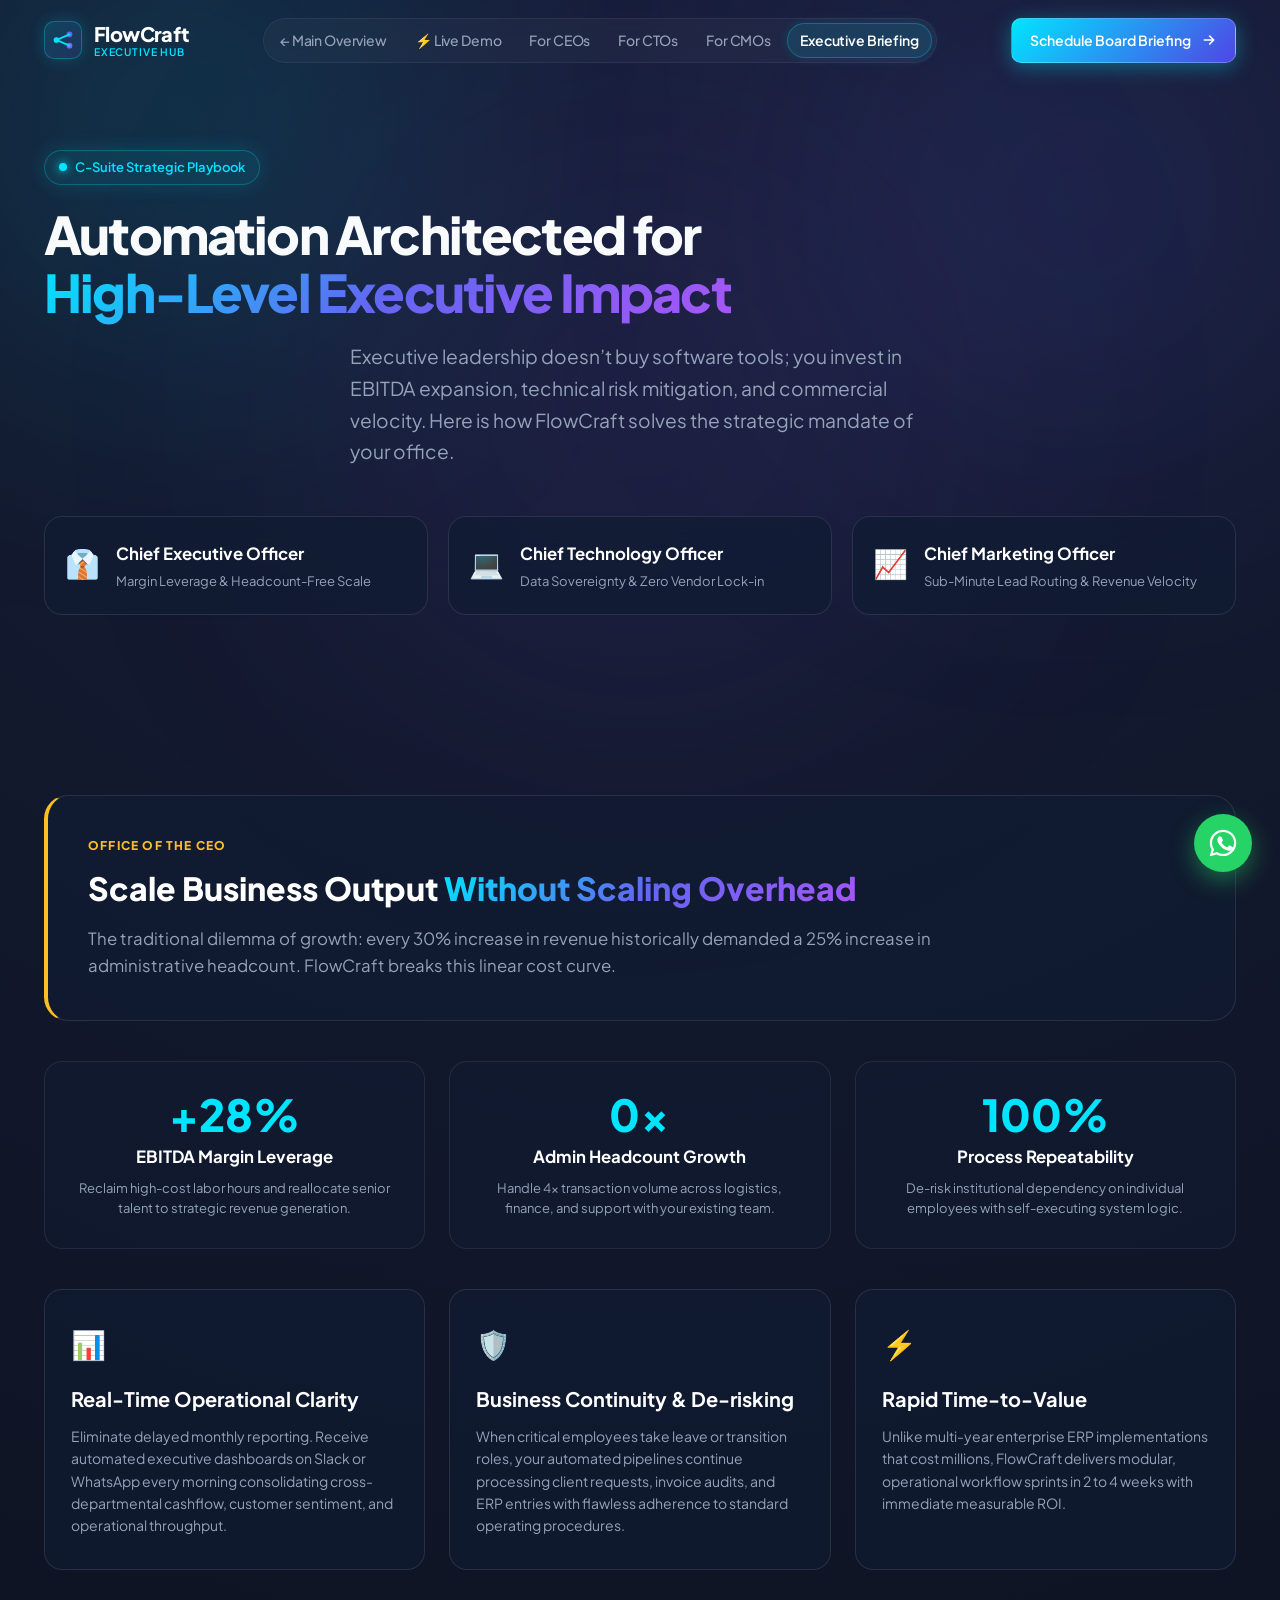
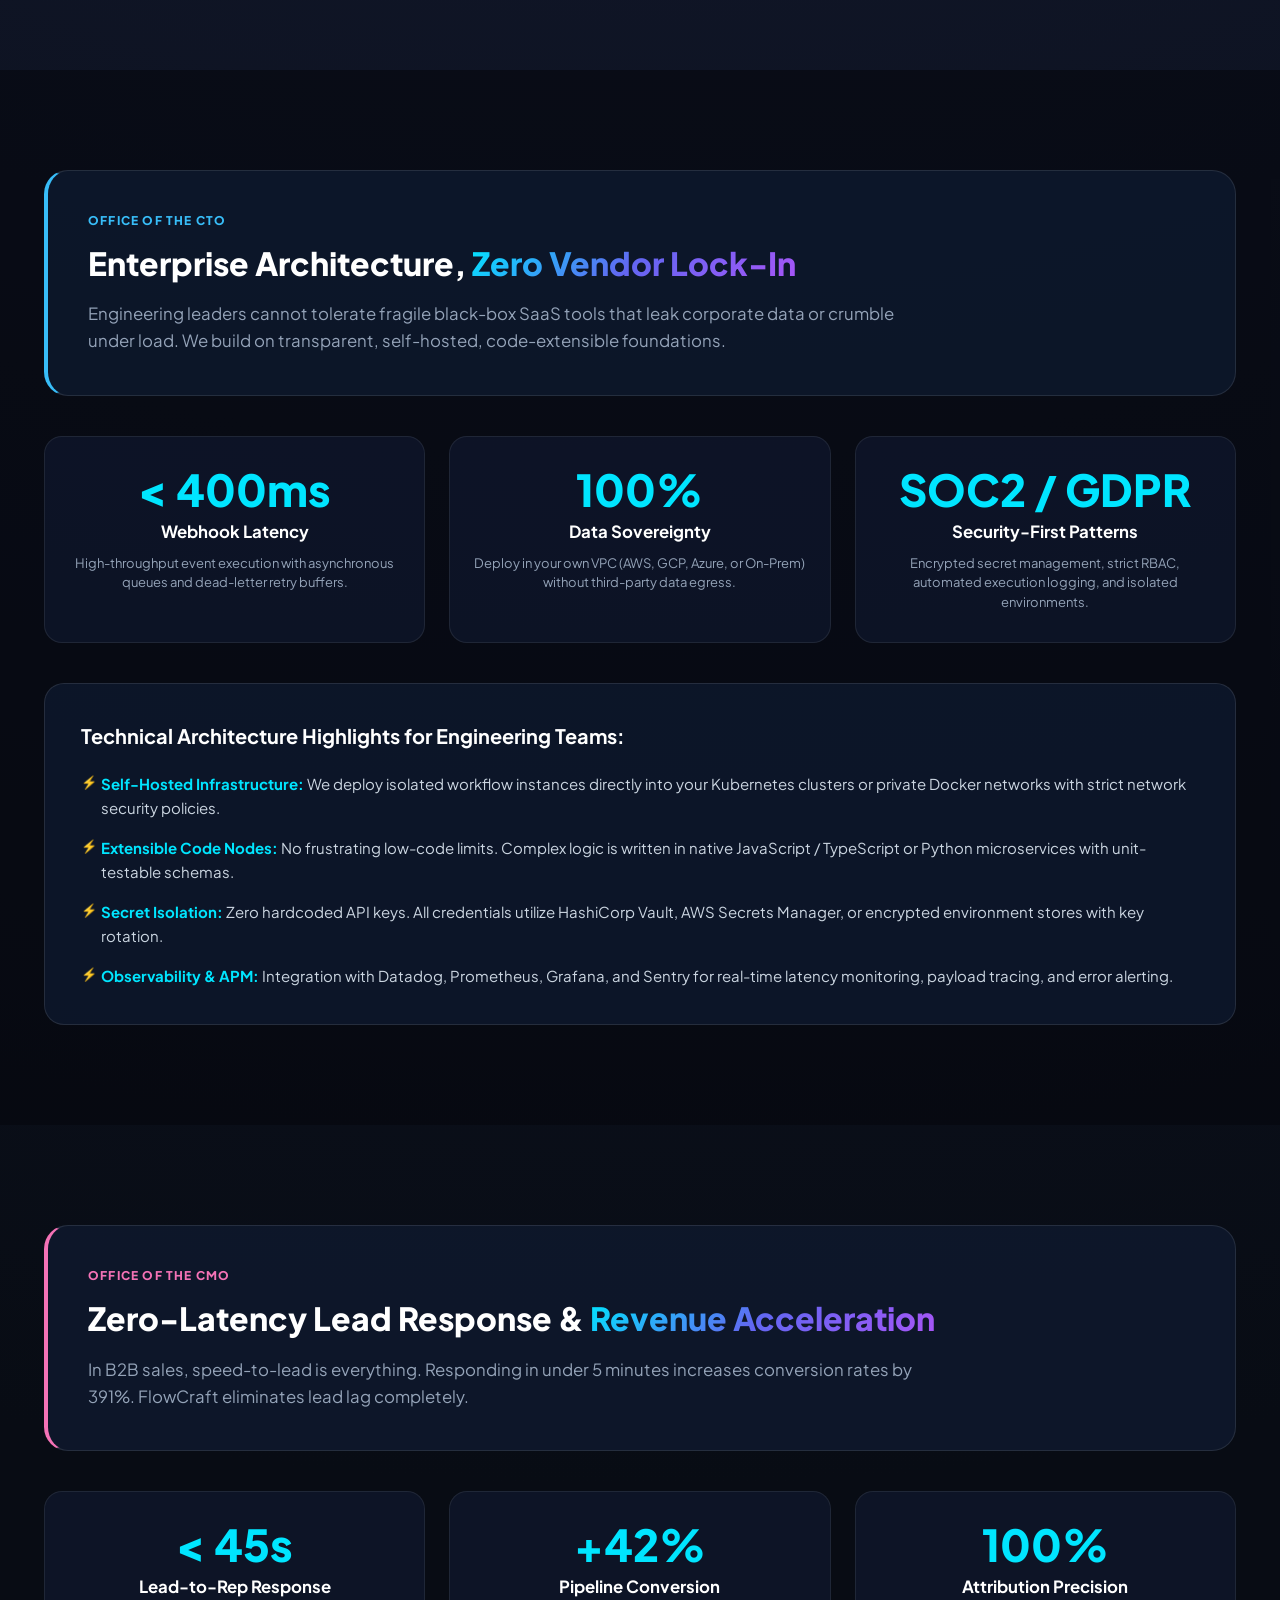
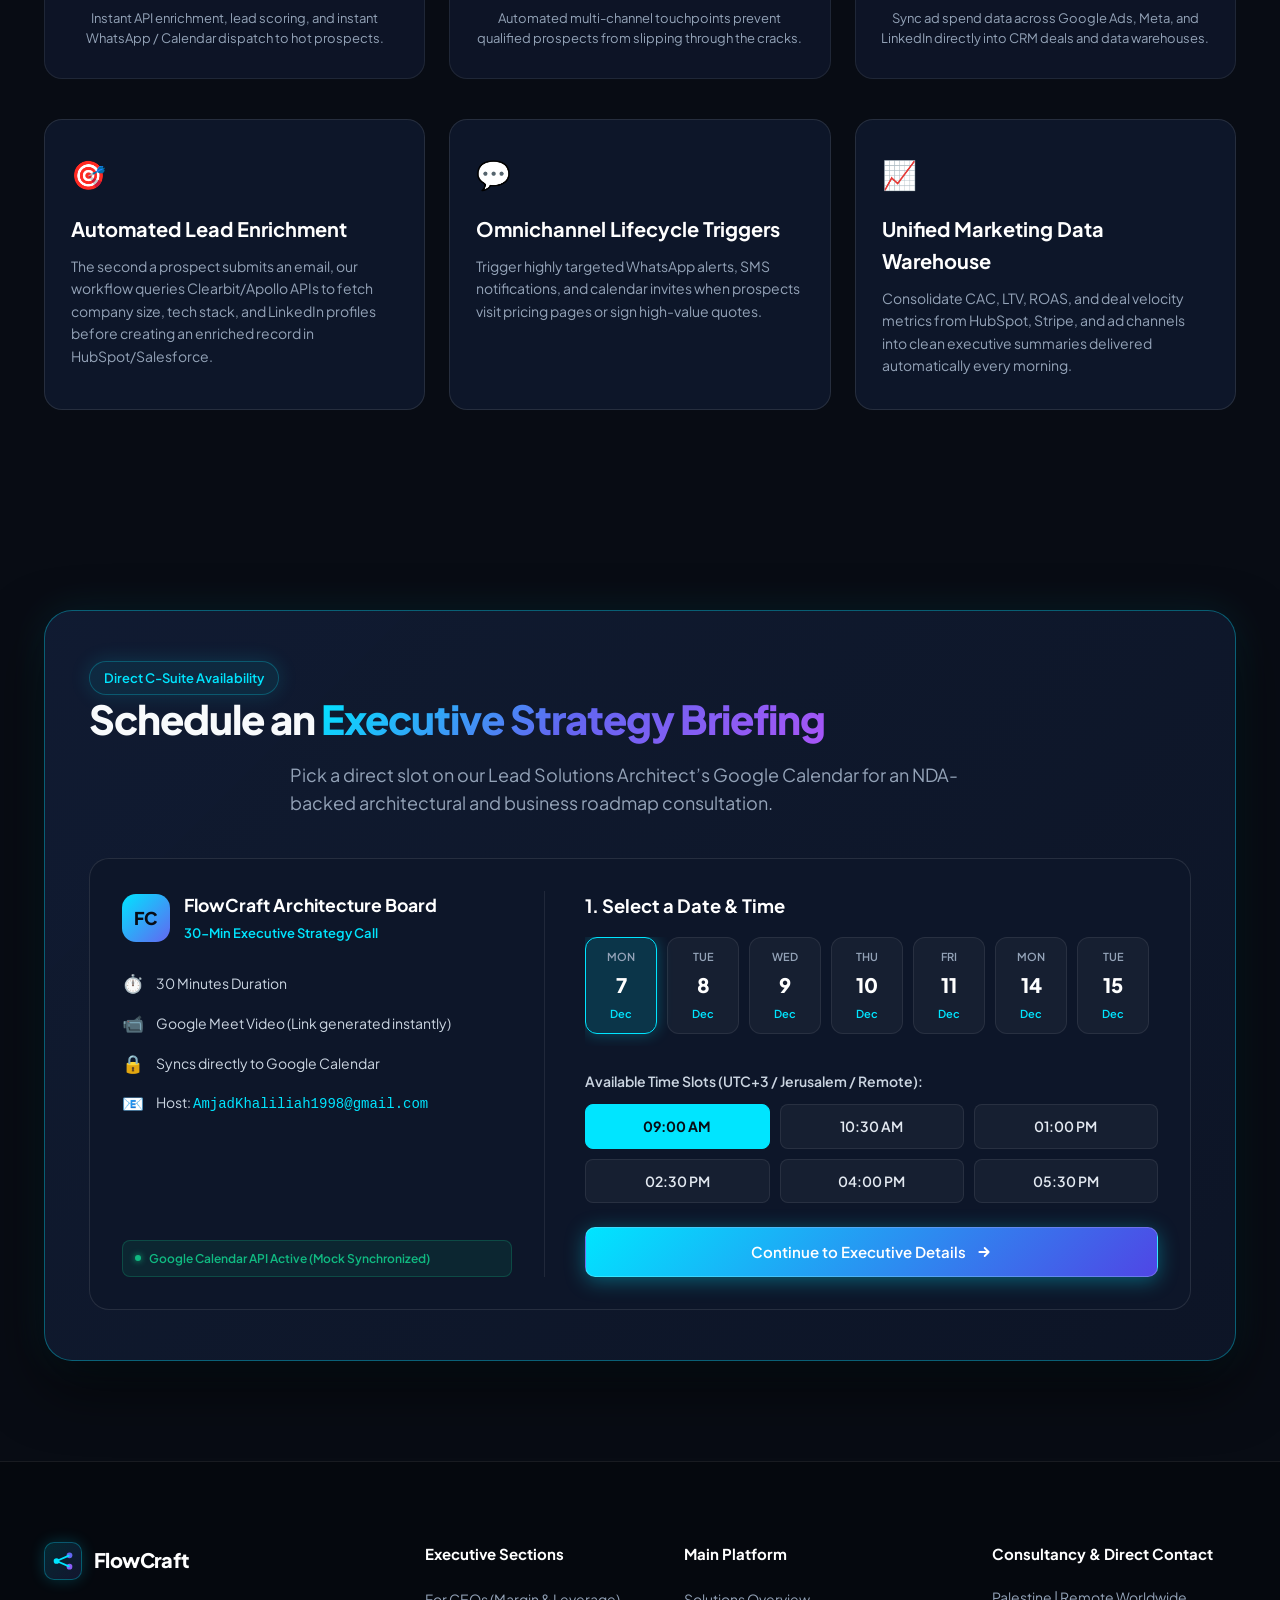
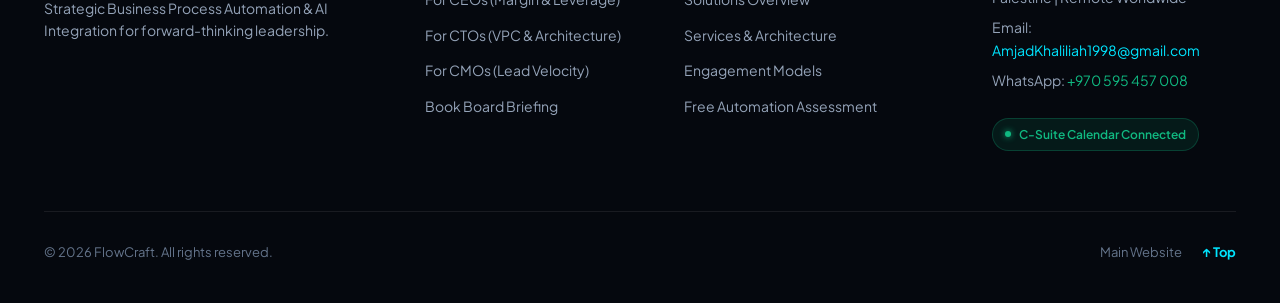
==== commit 9c31b5b9: "Add expanded interactive Live Demo section with real-time employee payroll, execution & reporting en" ====
--- a/executive.html
+++ b/executive.html
@@ -54,6 +54,7 @@
       <nav class="nav-menu" aria-label="Executive Navigation">
         <ul class="nav-list">
           <li><a href="index.html" class="nav-link">← Main Overview</a></li>
+          <li><a href="index.html#live-demo" class="nav-link">⚡ Live Demo</a></li>
           <li><a href="#ceo" class="nav-link exec-nav-link" data-target="ceo">For CEOs</a></li>
           <li><a href="#cto" class="nav-link exec-nav-link" data-target="cto">For CTOs</a></li>
           <li><a href="#cmo" class="nav-link exec-nav-link" data-target="cmo">For CMOs</a></li>
--- a/styles.css
+++ b/styles.css
@@ -895,6 +895,821 @@
   color: var(--text-muted);
 }
 
+.pulse-indicator-nav {
+  display: inline-block;
+  width: 7px;
+  height: 7px;
+  border-radius: 50%;
+  background-color: var(--cyan-primary);
+  box-shadow: 0 0 8px var(--cyan-primary);
+  margin-right: 5px;
+  animation: pulse-dot 1.5s infinite;
+}
+
+/* --------------------------------------------------------------------------
+   7.5 Panoramic Interactive Live Demo: Payroll & Execution Console
+   -------------------------------------------------------------------------- */
+.live-demo-section {
+  padding: 80px 0 100px;
+  background: radial-gradient(circle at 50% 20%, rgba(15, 23, 42, 0.9) 0%, transparent 80%);
+}
+
+.demo-presets-nav {
+  display: grid;
+  grid-template-columns: repeat(3, 1fr);
+  gap: 16px;
+  margin-bottom: 24px;
+}
+
+.preset-tab {
+  display: flex;
+  align-items: center;
+  gap: 14px;
+  padding: 16px 20px;
+  background: rgba(13, 21, 39, 0.7);
+  border: 1px solid var(--border-card);
+  border-radius: 14px;
+  text-align: left;
+  cursor: pointer;
+  transition: all var(--transition-fast);
+  position: relative;
+  backdrop-filter: blur(12px);
+}
+
+.preset-tab:hover {
+  background: rgba(255, 255, 255, 0.05);
+  border-color: rgba(0, 229, 255, 0.3);
+  transform: translateY(-2px);
+}
+
+.preset-tab.active {
+  background: linear-gradient(135deg, rgba(0, 229, 255, 0.12), rgba(99, 102, 241, 0.12));
+  border-color: var(--cyan-primary);
+  box-shadow: 0 8px 30px rgba(0, 229, 255, 0.15);
+}
+
+.preset-icon {
+  font-size: 1.5rem;
+  flex-shrink: 0;
+}
+
+.preset-text {
+  display: flex;
+  flex-direction: column;
+  flex: 1;
+}
+
+.preset-text strong {
+  font-size: 0.9375rem;
+  color: #FFFFFF;
+  line-height: 1.25;
+}
+
+.preset-sub {
+  font-size: 0.75rem;
+  color: var(--text-muted);
+  margin-top: 3px;
+}
+
+.preset-pill {
+  font-size: 0.625rem;
+  font-weight: 800;
+  letter-spacing: 0.05em;
+  padding: 3px 8px;
+  border-radius: 999px;
+  background: rgba(0, 229, 255, 0.2);
+  color: var(--cyan-primary);
+  border: 1px solid rgba(0, 229, 255, 0.4);
+}
+
+/* Master Console Card */
+.demo-console-card {
+  background: rgba(8, 14, 26, 0.92);
+  border: 1px solid rgba(0, 229, 255, 0.28);
+  border-radius: 24px;
+  box-shadow: 0 30px 80px rgba(0, 0, 0, 0.8), 0 0 50px rgba(0, 229, 255, 0.12);
+  backdrop-filter: blur(24px);
+  overflow: hidden;
+  position: relative;
+}
+
+.console-header-bar {
+  display: flex;
+  align-items: center;
+  justify-content: space-between;
+  padding: 16px 24px;
+  background: rgba(13, 21, 39, 0.85);
+  border-bottom: 1px solid var(--border-subtle);
+  flex-wrap: wrap;
+  gap: 16px;
+}
+
+.console-window-dots {
+  display: flex;
+  gap: 8px;
+}
+
+.console-dot {
+  width: 12px;
+  height: 12px;
+  border-radius: 50%;
+}
+.console-dot.red { background: #EF4444; }
+.console-dot.yellow { background: #F59E0B; }
+.console-dot.green { background: #10B981; }
+
+.console-engine-tag {
+  display: flex;
+  align-items: center;
+  gap: 10px;
+  font-family: var(--font-mono);
+  font-size: 0.8125rem;
+  color: var(--cyan-primary);
+  background: rgba(0, 229, 255, 0.08);
+  padding: 5px 14px;
+  border-radius: 6px;
+  border: 1px solid rgba(0, 229, 255, 0.2);
+}
+
+.console-pulse {
+  width: 8px;
+  height: 8px;
+  border-radius: 50%;
+  background: var(--emerald-success);
+  box-shadow: 0 0 10px var(--emerald-success);
+  animation: pulse-dot 1.2s infinite;
+}
+
+.console-actions-toolbar {
+  display: flex;
+  align-items: center;
+  gap: 10px;
+}
+
+.btn-console-action {
+  display: inline-flex;
+  align-items: center;
+  gap: 8px;
+  padding: 8px 16px;
+  font-size: 0.8125rem;
+  font-weight: 700;
+  border-radius: 8px;
+  cursor: pointer;
+  transition: all var(--transition-fast);
+}
+
+.btn-console-action.btn-play {
+  background: linear-gradient(135deg, var(--cyan-primary), var(--indigo-primary));
+  color: #FFFFFF;
+  border: 1px solid rgba(255, 255, 255, 0.2);
+  box-shadow: 0 4px 15px rgba(0, 229, 255, 0.35);
+}
+
+.btn-console-action.btn-play:hover {
+  transform: translateY(-2px);
+  box-shadow: 0 6px 20px rgba(0, 229, 255, 0.5);
+}
+
+.btn-console-action.btn-step {
+  background: rgba(255, 255, 255, 0.06);
+  color: var(--text-main);
+  border: 1px solid var(--border-card);
+}
+
+.btn-console-action.btn-step:hover {
+  background: rgba(255, 255, 255, 0.12);
+  border-color: var(--cyan-primary);
+}
+
+.btn-console-action.btn-reset {
+  background: rgba(239, 68, 68, 0.1);
+  color: #F87171;
+  border: 1px solid rgba(239, 68, 68, 0.25);
+}
+
+.btn-console-action.btn-reset:hover {
+  background: rgba(239, 68, 68, 0.2);
+  color: #FFFFFF;
+}
+
+/* Console Metrics Ribbon */
+.console-metrics-ribbon {
+  display: grid;
+  grid-template-columns: repeat(6, 1fr);
+  padding: 12px 24px;
+  background: rgba(5, 9, 18, 0.7);
+  border-bottom: 1px solid var(--border-subtle);
+  text-align: center;
+  gap: 12px;
+}
+
+.c-metric {
+  display: flex;
+  flex-direction: column;
+  justify-content: center;
+}
+
+.c-metric-label {
+  font-size: 0.65rem;
+  font-family: var(--font-mono);
+  font-weight: 700;
+  letter-spacing: 0.06em;
+  color: var(--text-muted);
+}
+
+.c-metric-value {
+  font-size: 0.9375rem;
+  font-weight: 700;
+  color: #FFFFFF;
+  margin-top: 2px;
+}
+
+/* Panoramic SVG Workflow Pipeline Canvas */
+.panoramic-workflow-container {
+  position: relative;
+  padding: 36px 24px;
+  display: grid;
+  grid-template-columns: repeat(6, 1fr);
+  gap: 16px;
+  align-items: center;
+  background: radial-gradient(ellipse at 50% 50%, rgba(99, 102, 241, 0.06) 0%, transparent 70%);
+  min-height: 180px;
+}
+
+.panoramic-svg-layer {
+  position: absolute;
+  top: 0;
+  left: 0;
+  width: 100%;
+  height: 100%;
+  pointer-events: none;
+  z-index: 1;
+}
+
+.pano-wire {
+  stroke: rgba(255, 255, 255, 0.15);
+  stroke-width: 2.5;
+  stroke-dasharray: 5 5;
+  fill: none;
+  transition: all 0.4s ease;
+}
+
+.pano-wire.active-wire {
+  stroke: url(#panoWireGrad);
+  stroke-width: 3.5;
+  stroke-dasharray: none;
+  filter: drop-shadow(0 0 8px #00E5FF);
+}
+
+.pano-packet {
+  opacity: 0;
+}
+
+.stage-node {
+  position: relative;
+  z-index: 2;
+  background: rgba(17, 28, 51, 0.9);
+  border: 1px solid var(--border-card);
+  border-radius: 16px;
+  padding: 14px 12px;
+  display: flex;
+  flex-direction: column;
+  align-items: center;
+  text-align: center;
+  cursor: pointer;
+  transition: all 0.3s var(--ease-spring);
+}
+
+.stage-node:hover {
+  transform: translateY(-4px);
+  border-color: var(--cyan-primary);
+  box-shadow: 0 10px 25px rgba(0, 229, 255, 0.2);
+}
+
+.stage-node.active-stage {
+  border-color: var(--cyan-primary);
+  background: linear-gradient(180deg, rgba(0, 229, 255, 0.15), rgba(17, 28, 51, 0.95));
+  box-shadow: 0 0 30px rgba(0, 229, 255, 0.35);
+  transform: scale(1.04) translateY(-3px);
+}
+
+.stage-node.completed-stage {
+  border-color: var(--emerald-success);
+  background: linear-gradient(180deg, rgba(16, 185, 129, 0.15), rgba(17, 28, 51, 0.95));
+}
+
+.stage-number {
+  position: absolute;
+  top: 8px;
+  left: 10px;
+  font-family: var(--font-mono);
+  font-size: 0.625rem;
+  font-weight: 700;
+  color: var(--text-muted);
+}
+
+.stage-icon-circle {
+  width: 44px;
+  height: 44px;
+  border-radius: 12px;
+  display: flex;
+  align-items: center;
+  justify-content: center;
+  margin-bottom: 10px;
+  box-shadow: 0 4px 15px rgba(0, 0, 0, 0.4);
+}
+
+.stage-icon-circle svg { width: 22px; height: 22px; }
+
+.stage-tag {
+  font-family: var(--font-mono);
+  font-size: 0.6rem;
+  font-weight: 800;
+  letter-spacing: 0.08em;
+  color: var(--cyan-primary);
+  display: block;
+  margin-bottom: 2px;
+}
+
+.stage-name {
+  font-size: 0.8125rem;
+  color: #FFFFFF;
+  line-height: 1.25;
+  display: block;
+}
+
+.stage-detail {
+  font-size: 0.6875rem;
+  color: var(--text-muted);
+  margin-top: 4px;
+  display: block;
+}
+
+.stage-status-indicator {
+  margin-top: 8px;
+  font-size: 0.625rem;
+  font-weight: 700;
+  padding: 2px 8px;
+  border-radius: 999px;
+  background: rgba(255, 255, 255, 0.05);
+  color: var(--text-muted);
+}
+
+.stage-node.active-stage .stage-status-indicator {
+  background: rgba(0, 229, 255, 0.25);
+  color: #FFFFFF;
+  box-shadow: 0 0 10px var(--cyan-primary);
+}
+
+.stage-node.completed-stage .stage-status-indicator {
+  background: rgba(16, 185, 129, 0.25);
+  color: #FFFFFF;
+}
+
+/* Dual Execution Dashboard */
+.demo-dual-dashboard {
+  display: grid;
+  grid-template-columns: 1.25fr 0.95fr;
+  gap: 20px;
+  padding: 24px;
+  background: rgba(5, 9, 18, 0.9);
+  border-top: 1px solid var(--border-subtle);
+}
+
+.dashboard-panel {
+  background: rgba(13, 21, 39, 0.8);
+  border: 1px solid var(--border-card);
+  border-radius: 18px;
+  overflow: hidden;
+  display: flex;
+  flex-direction: column;
+}
+
+.panel-header-row {
+  display: flex;
+  align-items: center;
+  justify-content: space-between;
+  padding: 16px 20px;
+  border-bottom: 1px solid var(--border-subtle);
+  background: rgba(8, 12, 20, 0.6);
+}
+
+.panel-title {
+  font-size: 1rem;
+  font-weight: 700;
+  color: #FFFFFF;
+}
+
+.panel-subtitle {
+  font-size: 0.75rem;
+  color: var(--text-muted);
+  display: block;
+  margin-top: 2px;
+}
+
+.batch-pill {
+  font-family: var(--font-mono);
+  font-size: 0.6875rem;
+  padding: 4px 10px;
+  border-radius: 6px;
+  background: rgba(99, 102, 241, 0.15);
+  color: var(--indigo-primary);
+  border: 1px solid rgba(99, 102, 241, 0.3);
+}
+
+/* Salary Table */
+.salary-table {
+  width: 100%;
+  border-collapse: collapse;
+  font-size: 0.8125rem;
+  text-align: left;
+}
+
+.salary-table th {
+  background: rgba(8, 12, 20, 0.4);
+  padding: 10px 14px;
+  font-size: 0.6875rem;
+  font-weight: 700;
+  text-transform: uppercase;
+  letter-spacing: 0.05em;
+  color: var(--text-muted);
+  border-bottom: 1px solid var(--border-subtle);
+}
+
+.salary-table td {
+  padding: 12px 14px;
+  border-bottom: 1px solid rgba(255, 255, 255, 0.04);
+  vertical-align: middle;
+}
+
+.emp-row {
+  transition: background 0.3s ease;
+}
+
+.emp-row.active-calculating {
+  background: rgba(0, 229, 255, 0.08);
+}
+
+.emp-row.completed-dispatched {
+  background: rgba(16, 185, 129, 0.06);
+}
+
+.emp-cell {
+  display: flex;
+  align-items: center;
+  gap: 10px;
+}
+
+.emp-avatar {
+  width: 32px;
+  height: 32px;
+  border-radius: 50%;
+  display: flex;
+  align-items: center;
+  justify-content: center;
+  font-weight: 700;
+  font-size: 0.75rem;
+  color: #FFFFFF;
+}
+
+.emp-name {
+  display: block;
+  font-weight: 600;
+  color: #FFFFFF;
+  font-size: 0.875rem;
+}
+
+.emp-role {
+  display: block;
+  font-size: 0.6875rem;
+  color: var(--text-muted);
+}
+
+.status-chip {
+  display: inline-flex;
+  align-items: center;
+  padding: 3px 8px;
+  border-radius: 6px;
+  font-size: 0.6875rem;
+  font-weight: 700;
+}
+
+.status-chip.queued {
+  background: rgba(255, 255, 255, 0.06);
+  color: var(--text-muted);
+}
+
+.status-chip.calculating {
+  background: rgba(0, 229, 255, 0.2);
+  color: var(--cyan-primary);
+  border: 1px solid rgba(0, 229, 255, 0.4);
+  animation: pulse-dot 1.2s infinite;
+}
+
+.status-chip.verified {
+  background: rgba(245, 158, 11, 0.2);
+  color: #FBBF24;
+  border: 1px solid rgba(245, 158, 11, 0.4);
+}
+
+.status-chip.dispatched {
+  background: rgba(16, 185, 129, 0.2);
+  color: #34D399;
+  border: 1px solid rgba(16, 185, 129, 0.4);
+}
+
+.ledger-footer-summary {
+  display: flex;
+  align-items: center;
+  justify-content: space-between;
+  padding: 14px 20px;
+  background: rgba(8, 12, 20, 0.7);
+  border-top: 1px solid var(--border-subtle);
+  flex-wrap: wrap;
+  gap: 12px;
+}
+
+.summary-stat {
+  display: flex;
+  align-items: center;
+  gap: 8px;
+  font-size: 0.8125rem;
+}
+
+.summary-stat .lbl {
+  color: var(--text-muted);
+}
+
+.summary-stat .val {
+  color: #FFFFFF;
+  font-weight: 700;
+}
+
+.summary-stat.highlight {
+  background: rgba(16, 185, 129, 0.12);
+  padding: 4px 12px;
+  border-radius: 8px;
+  border: 1px solid rgba(16, 185, 129, 0.3);
+}
+
+/* Output Tab Bar & Panes */
+.output-tab-bar {
+  display: flex;
+  background: rgba(8, 12, 20, 0.6);
+  border-bottom: 1px solid var(--border-subtle);
+}
+
+.out-tab {
+  flex: 1;
+  padding: 12px 10px;
+  font-size: 0.75rem;
+  font-weight: 600;
+  color: var(--text-muted);
+  border-bottom: 2px solid transparent;
+  text-align: center;
+  cursor: pointer;
+  transition: all var(--transition-fast);
+}
+
+.out-tab:hover {
+  color: #FFFFFF;
+  background: rgba(255, 255, 255, 0.03);
+}
+
+.out-tab.active {
+  color: var(--cyan-primary);
+  border-bottom-color: var(--cyan-primary);
+  background: rgba(0, 229, 255, 0.05);
+}
+
+.output-pane {
+  display: none;
+  padding: 20px;
+  flex: 1;
+}
+
+.output-pane.active {
+  display: flex;
+  flex-direction: column;
+}
+
+/* Terminal Body */
+.terminal-body {
+  background: #040810;
+  border: 1px solid rgba(255, 255, 255, 0.06);
+  border-radius: 12px;
+  padding: 16px;
+  font-family: var(--font-mono);
+  font-size: 0.75rem;
+  line-height: 1.7;
+  color: #CBD5E1;
+  height: 280px;
+  overflow-y: auto;
+  box-shadow: inset 0 2px 10px rgba(0, 0, 0, 0.7);
+}
+
+.term-line {
+  margin-bottom: 4px;
+}
+
+.term-time {
+  color: var(--cyan-primary);
+  margin-right: 6px;
+}
+
+.term-line.success { color: #34D399; }
+.term-line.info { color: #60A5FA; }
+.term-line.warn { color: #FBBF24; }
+
+/* Phone WhatsApp Mockup */
+.phone-mockup {
+  background: #0B141A;
+  border: 1px solid rgba(255, 255, 255, 0.1);
+  border-radius: 16px;
+  overflow: hidden;
+  box-shadow: 0 10px 30px rgba(0, 0, 0, 0.6);
+  height: 280px;
+  display: flex;
+  flex-direction: column;
+}
+
+.phone-header {
+  display: flex;
+  align-items: center;
+  gap: 10px;
+  padding: 10px 14px;
+  background: #1F2C34;
+  border-bottom: 1px solid rgba(255, 255, 255, 0.05);
+}
+
+.phone-avatar {
+  width: 32px;
+  height: 32px;
+  border-radius: 50%;
+  background: #25D366;
+  color: #FFFFFF;
+  display: flex;
+  align-items: center;
+  justify-content: center;
+  font-weight: 800;
+  font-size: 0.75rem;
+}
+
+.phone-contact-info strong {
+  display: block;
+  font-size: 0.8125rem;
+  color: #E9EDEF;
+}
+
+.phone-contact-info span {
+  font-size: 0.65rem;
+  color: #8696A0;
+}
+
+.phone-chat-area {
+  padding: 14px;
+  flex: 1;
+  background: radial-gradient(circle, rgba(17, 27, 33, 0.8) 0%, #0B141A 100%);
+  display: flex;
+  flex-direction: column;
+  justify-content: center;
+}
+
+.chat-bubble {
+  background: #005C4B;
+  color: #E9EDEF;
+  border-radius: 12px 12px 2px 12px;
+  padding: 12px;
+  max-width: 90%;
+  align-self: flex-end;
+  font-size: 0.8125rem;
+  line-height: 1.45;
+  box-shadow: 0 2px 8px rgba(0, 0, 0, 0.3);
+}
+
+.chat-sender {
+  font-size: 0.6875rem;
+  font-weight: 700;
+  color: #25D366;
+  margin-bottom: 4px;
+}
+
+.payslip-attachment-box {
+  display: flex;
+  align-items: center;
+  gap: 8px;
+  background: rgba(0, 0, 0, 0.25);
+  border: 1px solid rgba(255, 255, 255, 0.1);
+  border-radius: 8px;
+  padding: 8px 10px;
+  margin: 8px 0;
+}
+
+.pdf-icon { font-size: 1.25rem; }
+
+.pdf-details strong {
+  display: block;
+  font-size: 0.75rem;
+  color: #FFFFFF;
+}
+
+.pdf-details span {
+  font-size: 0.65rem;
+  color: #8696A0;
+}
+
+.pdf-badge {
+  margin-left: auto;
+  font-size: 0.625rem;
+  font-weight: 700;
+  color: #25D366;
+  background: rgba(37, 211, 102, 0.15);
+  padding: 2px 6px;
+  border-radius: 4px;
+}
+
+.chat-meta-row {
+  text-align: right;
+  font-size: 0.625rem;
+  color: #8696A0;
+  margin-top: 4px;
+}
+
+/* CFO Report Pane */
+.cfo-summary-card {
+  background: rgba(8, 12, 20, 0.7);
+  border: 1px solid var(--border-card);
+  border-radius: 14px;
+  padding: 18px;
+  height: 280px;
+  display: flex;
+  flex-direction: column;
+}
+
+.cfo-card-title {
+  font-size: 0.9375rem;
+  color: #FFFFFF;
+  margin-bottom: 14px;
+}
+
+.cfo-metrics-grid {
+  display: grid;
+  grid-template-columns: repeat(2, 1fr);
+  gap: 12px;
+  flex: 1;
+}
+
+.cfo-stat-box {
+  background: rgba(255, 255, 255, 0.03);
+  border: 1px solid var(--border-subtle);
+  border-radius: 10px;
+  padding: 12px;
+  display: flex;
+  flex-direction: column;
+  justify-content: center;
+}
+
+.cfo-stat-label {
+  font-size: 0.6875rem;
+  color: var(--text-muted);
+}
+
+.cfo-stat-val {
+  font-size: 1.125rem;
+  font-weight: 800;
+  color: #FFFFFF;
+  margin: 3px 0;
+}
+
+.cfo-stat-sub {
+  font-size: 0.65rem;
+  color: var(--text-muted);
+}
+
+/* Responsive adjustments for Panoramic Demo */
+@media (max-width: 1140px) {
+  .panoramic-workflow-container {
+    grid-template-columns: repeat(3, 1fr);
+    gap: 20px;
+  }
+  .panoramic-svg-layer { display: none; }
+  .demo-dual-dashboard {
+    grid-template-columns: 1fr;
+  }
+}
+
+@media (max-width: 768px) {
+  .demo-presets-nav {
+    grid-template-columns: 1fr;
+  }
+  .panoramic-workflow-container {
+    grid-template-columns: 1fr;
+  }
+  .console-metrics-ribbon {
+    grid-template-columns: repeat(2, 1fr);
+  }
+}
+
 /* --------------------------------------------------------------------------
    8. Problem Section (Spec #3)
    -------------------------------------------------------------------------- */
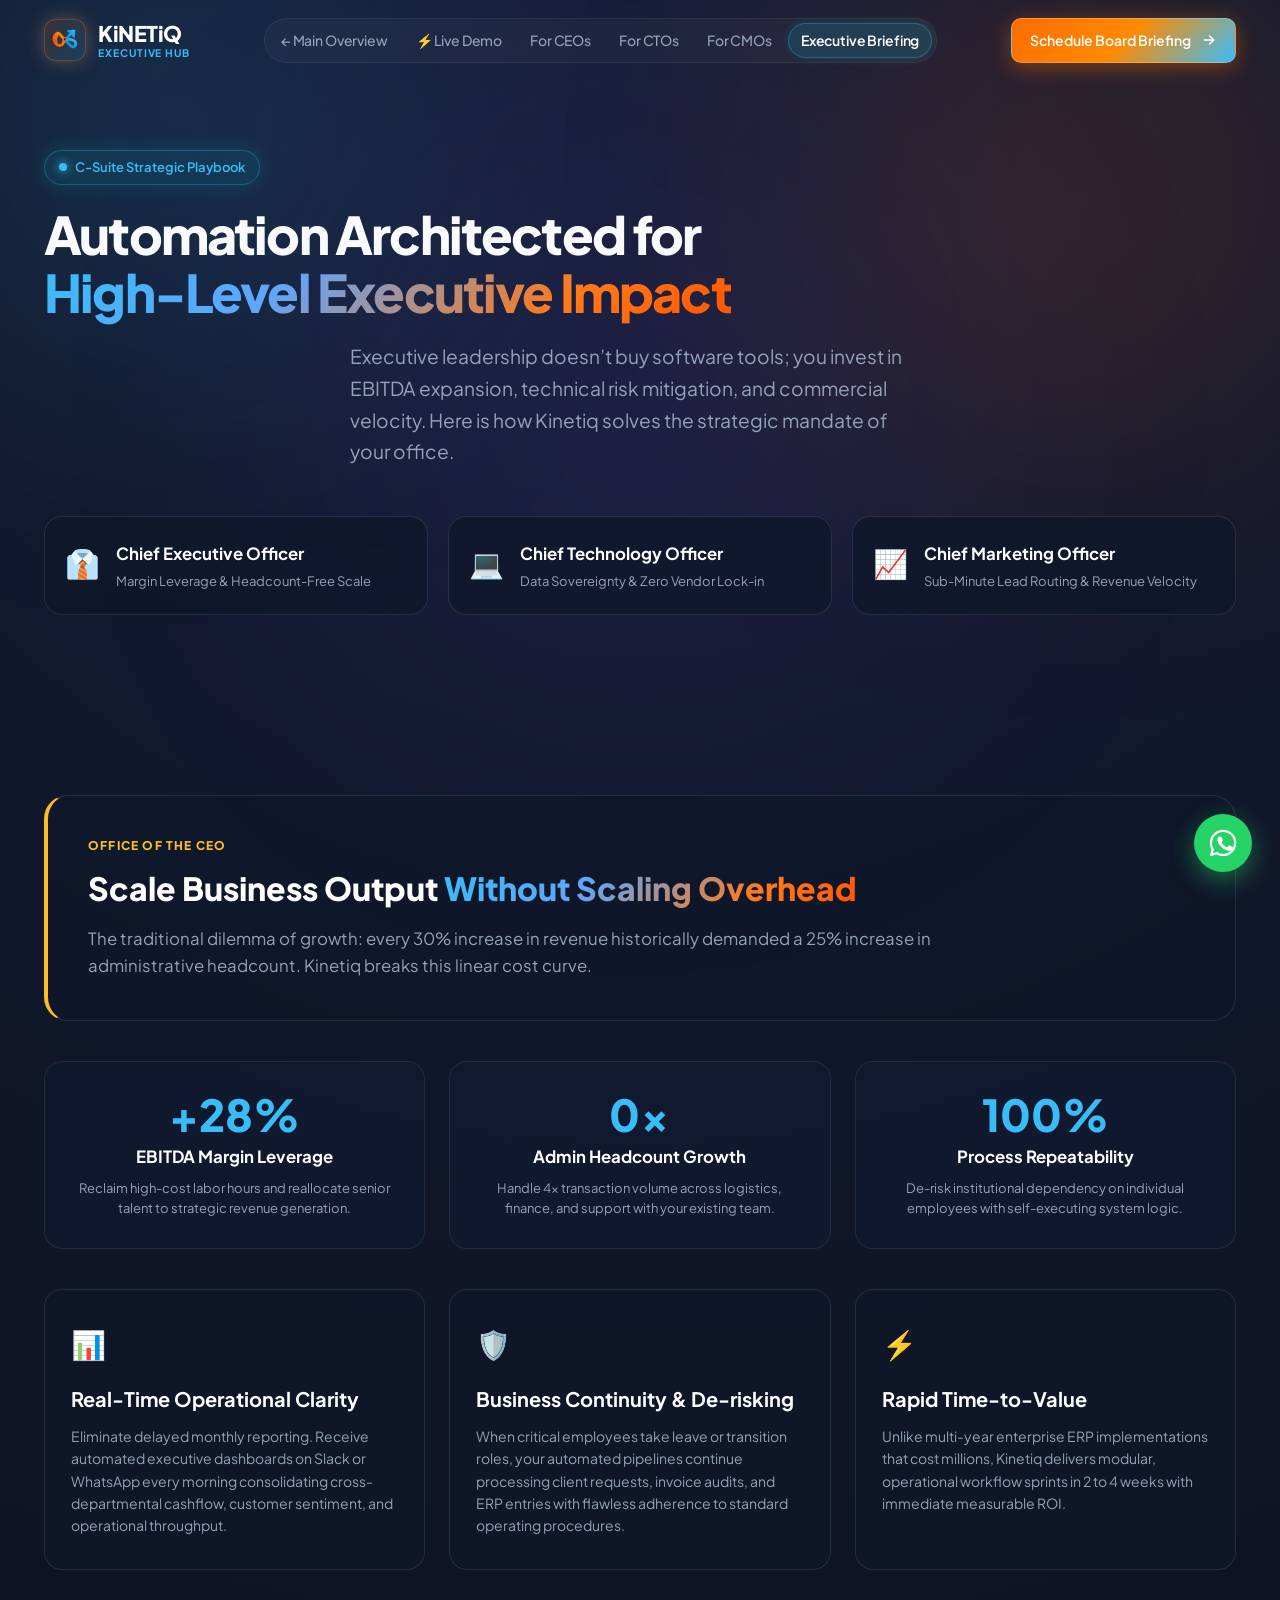
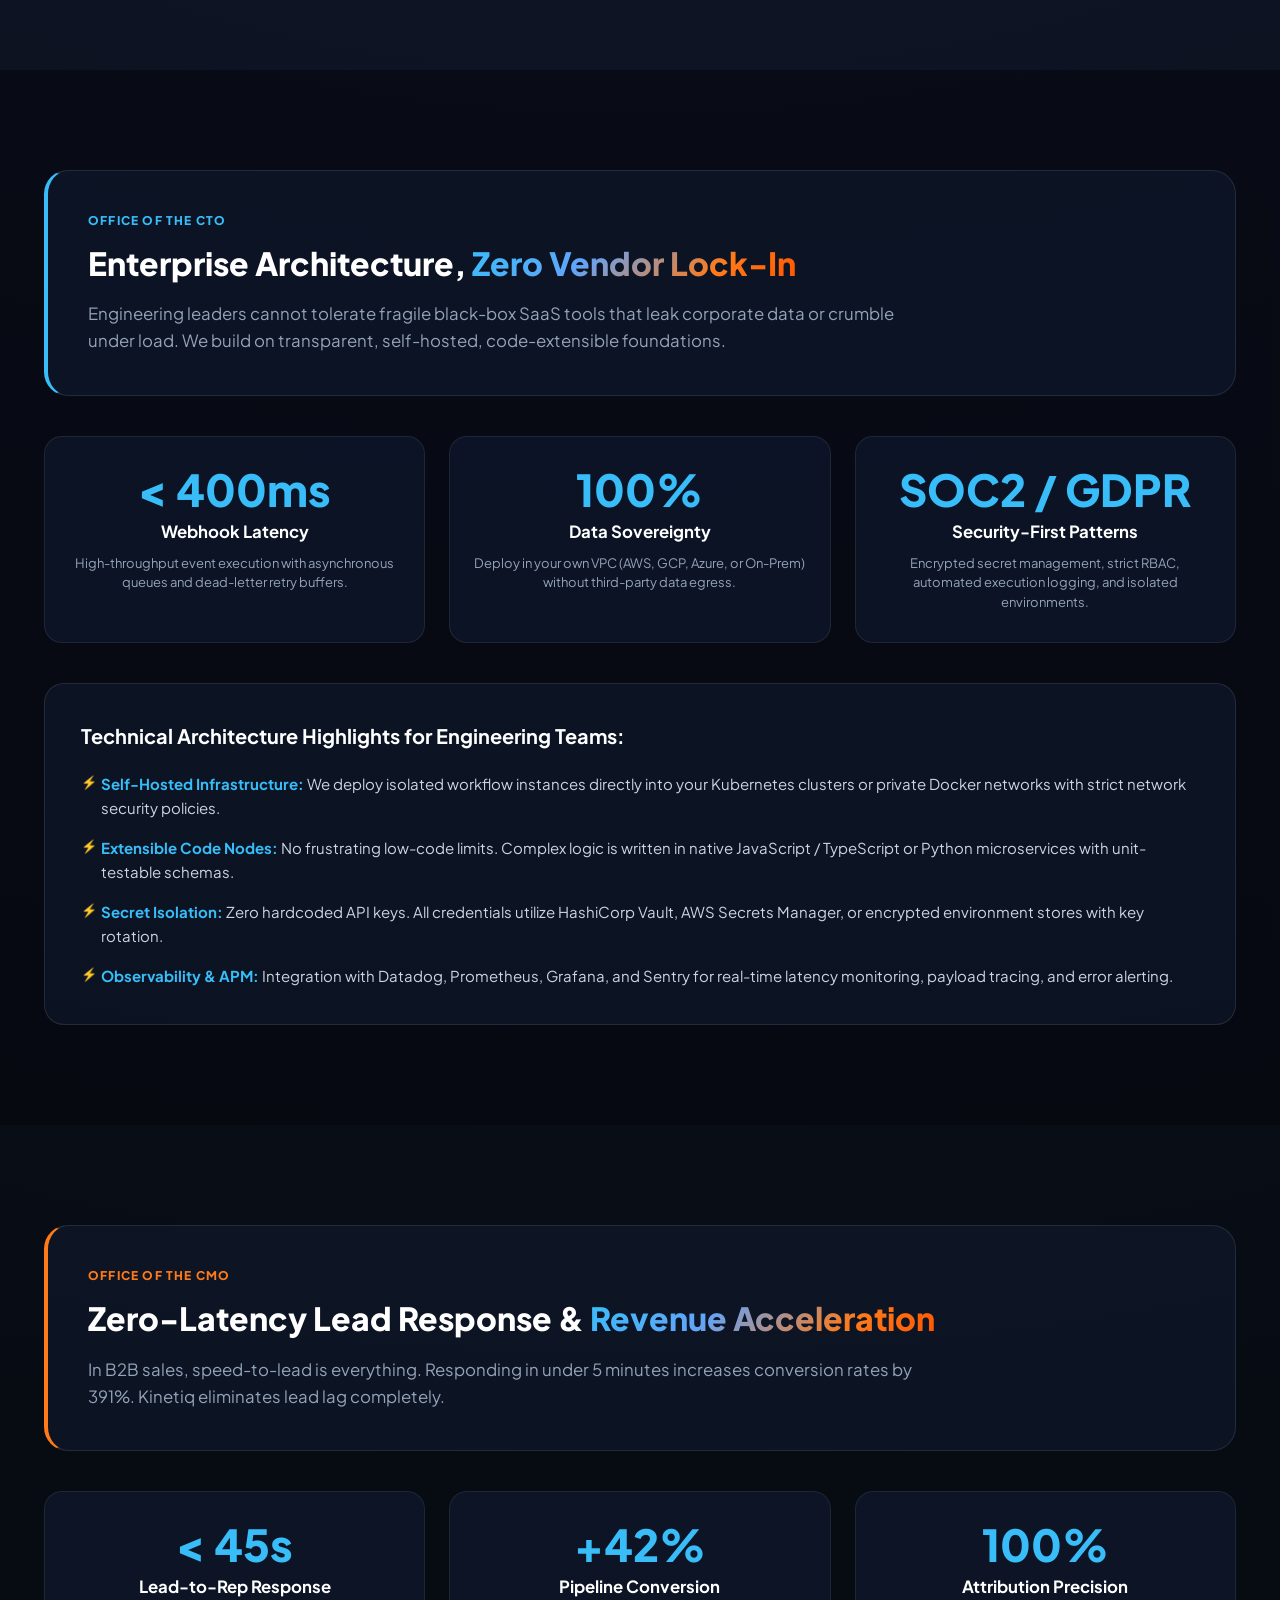
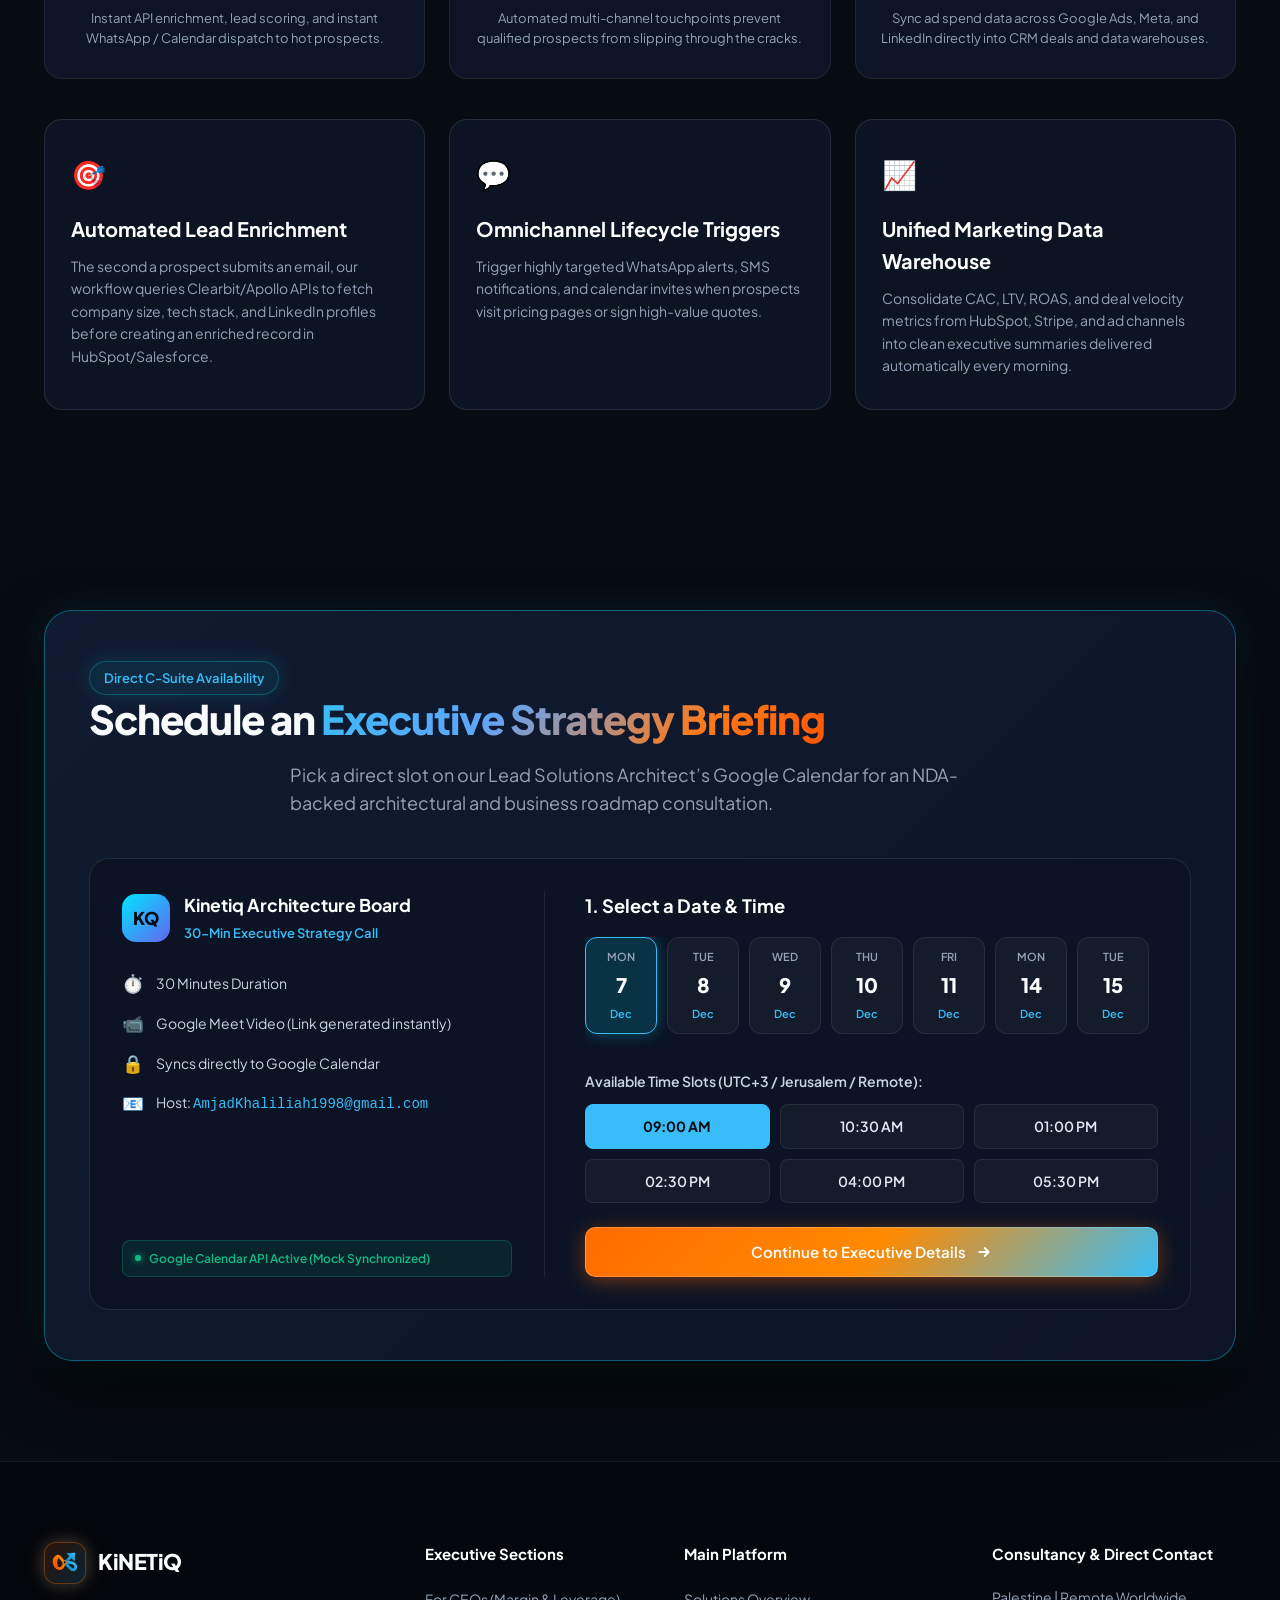
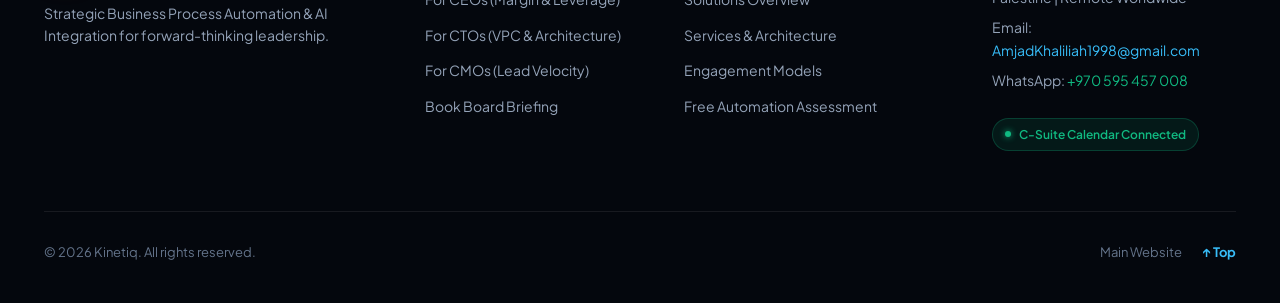
==== commit e78fe0ac: "Rebrand platform to Kinetiq with new Baby Blue and Orange logo mark" ====
--- a/executive.html
+++ b/executive.html
@@ -3,15 +3,15 @@
 <head>
   <meta charset="UTF-8">
   <meta name="viewport" content="width=device-width, initial-scale=1.0">
-  <title>Executive Leadership Hub — FlowCraft (CEO, CTO, CMO Strategic Automation)</title>
-  <meta name="description" content="Strategic automation architectures tailored for C-level executives. Discover how FlowCraft delivers margin expansion for CEOs, technical resilience for CTOs, and revenue velocity for CMOs.">
+  <title>Executive Leadership Hub — Kinetiq (CEO, CTO, CMO Strategic Automation)</title>
+  <meta name="description" content="Strategic automation architectures tailored for C-level executives. Discover how Kinetiq delivers margin expansion for CEOs, technical resilience for CTOs, and revenue velocity for CMOs.">
   <meta name="keywords" content="CEO automation strategy, CTO system integration, CMO marketing automation, executive workflow architecture, B2B enterprise automation">
   
   <!-- Open Graph -->
   <meta property="og:type" content="website">
-  <meta property="og:title" content="Executive Leadership Hub — FlowCraft">
+  <meta property="og:title" content="Executive Leadership Hub — Kinetiq">
   <meta property="og:description" content="Strategic automation for CEOs, CTOs, and CMOs. Unlock operational leverage, data sovereignty, and revenue acceleration.">
-  <meta property="og:url" content="https://flowcraft.dev/executive.html">
+  <meta property="og:url" content="https://abuwalid1998.github.io/FlowCraft/executive.html">
   
   <!-- Fonts -->
   <link rel="preconnect" href="https://fonts.googleapis.com">
@@ -22,7 +22,7 @@
   <link rel="stylesheet" href="styles.css">
   
   <!-- Favicon -->
-  <link rel="icon" type="image/svg+xml" href="data:image/svg+xml,<svg xmlns='http://www.w3.org/2000/svg' viewBox='0 0 32 32'><defs><linearGradient id='g' x1='0' y1='0' x2='32' y2='32' gradientUnits='userSpaceOnUse'><stop stop-color='%2300E5FF'/><stop offset='1' stop-color='%236366F1'/></linearGradient></defs><rect width='32' height='32' rx='8' fill='%23080C14'/><circle cx='9' cy='16' r='4' fill='%2300E5FF'/><circle cx='23' cy='9' r='4' fill='%236366F1'/><circle cx='23' cy='23' r='4' fill='%238B5CF6'/><path d='M9 16L23 9M9 16L23 23' stroke='url(%23g)' stroke-width='2.5' stroke-linecap='round'/></svg>">
+  <link rel="icon" type="image/svg+xml" href="data:image/svg+xml,<svg xmlns='http://www.w3.org/2000/svg' viewBox='0 0 32 32'><rect width='32' height='32' rx='8' fill='%23070B12'/><path d='M15 15L10 10C8 8 5 10 5 13C4 18 7 23 12 22C15 21 15 17 15 15' stroke='%23FF6B00' stroke-width='3' stroke-linecap='round' fill='none'/><path d='M17 17L22 22C25 25 28 22 27 19C26 16 22 15 17 15' stroke='%2338BDF8' stroke-width='3' stroke-linecap='round' fill='none'/><path d='M17 15L25 7' stroke='%2338BDF8' stroke-width='3' stroke-linecap='round'/><path d='M20 6L26 6L26 12' fill='%2338BDF8'/><circle cx='16' cy='16' r='2' fill='%23FF7A18'/></svg>">
 </head>
 <body class="executive-body">
 
@@ -34,18 +34,30 @@
   <!-- Header -->
   <header id="main-header" class="header">
     <div class="container header-container">
-      <a href="index.html" class="logo-link" aria-label="FlowCraft Home">
+      <a href="index.html" class="logo-link" aria-label="Kinetiq Home">
         <div class="logo-icon">
-          <svg viewBox="0 0 32 32" fill="none">
-            <circle cx="8" cy="16" r="3.5" class="logo-node node-1" />
-            <circle cx="24" cy="9" r="3.5" class="logo-node node-2" />
-            <circle cx="24" cy="23" r="3.5" class="logo-node node-3" />
-            <path d="M8 16L24 9" class="logo-wire wire-1" stroke-width="2.2" stroke-linecap="round"/>
-            <path d="M8 16L24 23" class="logo-wire wire-2" stroke-width="2.2" stroke-linecap="round"/>
+          <svg viewBox="0 0 100 100" fill="none" xmlns="http://www.w3.org/2000/svg" class="kinetiq-logo-mark">
+            <defs>
+              <linearGradient id="kqOrangeEH" x1="0%" y1="100%" x2="100%" y2="0%">
+                <stop offset="0%" stop-color="#FF5500"/>
+                <stop offset="100%" stop-color="#FF8A00"/>
+              </linearGradient>
+              <linearGradient id="kqBlueEH" x1="0%" y1="100%" x2="100%" y2="0%">
+                <stop offset="0%" stop-color="#0284C7"/>
+                <stop offset="100%" stop-color="#38BDF8"/>
+              </linearGradient>
+            </defs>
+            <path d="M 47 47 L 34 32 C 28 25 18 31 16 40 C 13 54 23 70 36 67 C 45 64 47 52 47 47" stroke="url(#kqOrangeEH)" stroke-width="8.5" stroke-linecap="round" stroke-linejoin="round"/>
+            <path d="M 28 29 C 24 35 18 48 23 58" stroke="url(#kqOrangeEH)" stroke-width="8.5" stroke-linecap="round"/>
+            <path d="M 53 53 L 68 68 C 76 76 86 68 83 58 C 80 49 68 47 53 47" stroke="url(#kqBlueEH)" stroke-width="8.5" stroke-linecap="round" stroke-linejoin="round"/>
+            <path d="M 52 47 L 76 23" stroke="url(#kqBlueEH)" stroke-width="8.5" stroke-linecap="round"/>
+            <path d="M 57 21 L 81 19 L 79 43 Z" fill="url(#kqBlueEH)" stroke="url(#kqBlueEH)" stroke-width="2.5" stroke-linejoin="round"/>
+            <circle cx="49" cy="48" r="6.5" fill="#FF7A18"/>
+            <circle cx="49" cy="48" r="3.2" fill="#070B12"/>
           </svg>
         </div>
         <div class="logo-text">
-          <span class="brand-title">FlowCraft</span>
+          <span class="brand-title">KiNETiQ</span>
           <span class="brand-tagline">Executive Hub</span>
         </div>
       </a>
@@ -103,7 +115,7 @@
           <span class="gradient-text">High-Level Executive Impact</span>
         </h1>
         <p class="hero-description mx-auto max-w-750">
-          Executive leadership doesn’t buy software tools; you invest in EBITDA expansion, technical risk mitigation, and commercial velocity. Here is how FlowCraft solves the strategic mandate of your office.
+          Executive leadership doesn’t buy software tools; you invest in EBITDA expansion, technical risk mitigation, and commercial velocity. Here is how Kinetiq solves the strategic mandate of your office.
         </p>
 
         <!-- Role Quick Switcher Pills -->
@@ -142,7 +154,7 @@
           <div class="role-badge">Office of the CEO</div>
           <h2 class="role-title">Scale Business Output <span class="gradient-text">Without Scaling Overhead</span></h2>
           <p class="role-sub">
-            The traditional dilemma of growth: every 30% increase in revenue historically demanded a 25% increase in administrative headcount. FlowCraft breaks this linear cost curve.
+            The traditional dilemma of growth: every 30% increase in revenue historically demanded a 25% increase in administrative headcount. Kinetiq breaks this linear cost curve.
           </p>
         </div>
 
@@ -178,7 +190,7 @@
           <div class="exec-pillar-card">
             <div class="exec-icon">⚡</div>
             <h3>Rapid Time-to-Value</h3>
-            <p>Unlike multi-year enterprise ERP implementations that cost millions, FlowCraft delivers modular, operational workflow sprints in 2 to 4 weeks with immediate measurable ROI.</p>
+            <p>Unlike multi-year enterprise ERP implementations that cost millions, Kinetiq delivers modular, operational workflow sprints in 2 to 4 weeks with immediate measurable ROI.</p>
           </div>
         </div>
       </div>
@@ -246,7 +258,7 @@
           <div class="role-badge cmo-badge">Office of the CMO</div>
           <h2 class="role-title">Zero-Latency Lead Response & <span class="gradient-text">Revenue Acceleration</span></h2>
           <p class="role-sub">
-            In B2B sales, speed-to-lead is everything. Responding in under 5 minutes increases conversion rates by 391%. FlowCraft eliminates lead lag completely.
+            In B2B sales, speed-to-lead is everything. Responding in under 5 minutes increases conversion rates by 391%. Kinetiq eliminates lead lag completely.
           </p>
         </div>
 
@@ -306,9 +318,9 @@
           <div class="gcal-widget" id="gcal-executive-widget">
             <div class="gcal-left-panel">
               <div class="gcal-profile">
-                <div class="gcal-avatar">FC</div>
+                <div class="gcal-avatar">KQ</div>
                 <div>
-                  <h4 class="gcal-host-name">FlowCraft Architecture Board</h4>
+                  <h4 class="gcal-host-name">Kinetiq Architecture Board</h4>
                   <span class="gcal-meeting-type">30-Min Executive Strategy Call</span>
                 </div>
               </div>
@@ -421,7 +433,7 @@
                   <p class="gcal-success-msg">Your meeting has been scheduled and synchronized with Google Calendar.</p>
 
                   <div class="gcal-event-box">
-                    <div class="event-row"><strong>Meeting:</strong> FlowCraft Executive Strategy Briefing</div>
+                    <div class="event-row"><strong>Meeting:</strong> Kinetiq Executive Strategy Briefing</div>
                     <div class="event-row"><strong>Date & Time:</strong> <span id="conf-datetime" class="text-cyan">Oct 5, 2026 @ 10:30 AM (UTC+3)</span></div>
                     <div class="event-row"><strong>Google Meet:</strong> <a href="#" id="conf-meet-link" target="_blank" class="text-cyan">meet.google.com/flw-exec-briefing</a></div>
                     <div class="event-row"><strong>Host:</strong> AmjadKhaliliah1998@gmail.com</div>
@@ -449,18 +461,30 @@
     <div class="container footer-container">
       <div class="footer-top-grid">
         <div class="footer-col-brand">
-          <a href="index.html" class="logo-link">
+          <a href="index.html" class="logo-link" aria-label="Kinetiq Home">
             <div class="logo-icon">
-              <svg viewBox="0 0 32 32" fill="none">
-                <circle cx="8" cy="16" r="3.5" class="logo-node node-1" />
-                <circle cx="24" cy="9" r="3.5" class="logo-node node-2" />
-                <circle cx="24" cy="23" r="3.5" class="logo-node node-3" />
-                <path d="M8 16L24 9" class="logo-wire wire-1" stroke-width="2.2"/>
-                <path d="M8 16L24 23" class="logo-wire wire-2" stroke-width="2.2"/>
+              <svg viewBox="0 0 100 100" fill="none" xmlns="http://www.w3.org/2000/svg" class="kinetiq-logo-mark">
+                <defs>
+                  <linearGradient id="kqOrangeEF" x1="0%" y1="100%" x2="100%" y2="0%">
+                    <stop offset="0%" stop-color="#FF5500"/>
+                    <stop offset="100%" stop-color="#FF8A00"/>
+                  </linearGradient>
+                  <linearGradient id="kqBlueEF" x1="0%" y1="100%" x2="100%" y2="0%">
+                    <stop offset="0%" stop-color="#0284C7"/>
+                    <stop offset="100%" stop-color="#38BDF8"/>
+                  </linearGradient>
+                </defs>
+                <path d="M 47 47 L 34 32 C 28 25 18 31 16 40 C 13 54 23 70 36 67 C 45 64 47 52 47 47" stroke="url(#kqOrangeEF)" stroke-width="8.5" stroke-linecap="round" stroke-linejoin="round"/>
+                <path d="M 28 29 C 24 35 18 48 23 58" stroke="url(#kqOrangeEF)" stroke-width="8.5" stroke-linecap="round"/>
+                <path d="M 53 53 L 68 68 C 76 76 86 68 83 58 C 80 49 68 47 53 47" stroke="url(#kqBlueEF)" stroke-width="8.5" stroke-linecap="round" stroke-linejoin="round"/>
+                <path d="M 52 47 L 76 23" stroke="url(#kqBlueEF)" stroke-width="8.5" stroke-linecap="round"/>
+                <path d="M 57 21 L 81 19 L 79 43 Z" fill="url(#kqBlueEF)" stroke="url(#kqBlueEF)" stroke-width="2.5" stroke-linejoin="round"/>
+                <circle cx="49" cy="48" r="6.5" fill="#FF7A18"/>
+                <circle cx="49" cy="48" r="3.2" fill="#070B12"/>
               </svg>
             </div>
             <div class="logo-text">
-              <span class="brand-title">FlowCraft</span>
+              <span class="brand-title">KiNETiQ</span>
             </div>
           </a>
           <p class="footer-brand-desc">
@@ -500,7 +524,7 @@
       </div>
 
       <div class="footer-bottom-bar">
-        <div class="footer-copy">© 2026 FlowCraft. All rights reserved.</div>
+        <div class="footer-copy">© 2026 Kinetiq. All rights reserved.</div>
         <div class="footer-legal">
           <a href="index.html">Main Website</a>
           <a href="#main-header" class="back-to-top">↑ Top</a>
@@ -578,7 +602,7 @@
   </div>
 
   <!-- Floating WhatsApp Quick Action Button -->
-  <a href="https://wa.me/970595457008?text=Hello%20Amjad%2C%20I%20am%20interested%20in%20FlowCraft%20executive%20strategic%20briefing." target="_blank" rel="noopener" class="floating-whatsapp-btn" aria-label="Chat with us on WhatsApp" title="Chat on WhatsApp (+970 595 457 008)">
+  <a href="https://wa.me/970595457008?text=Hello%20Amjad%2C%20I%20am%20interested%20in%20Kinetiq%20executive%20strategic%20briefing." target="_blank" rel="noopener" class="floating-whatsapp-btn" aria-label="Chat with us on WhatsApp" title="Chat on WhatsApp (+970 595 457 008)">
     <svg viewBox="0 0 24 24" fill="currentColor"><path d="M12.04 2C6.58 2 2.13 6.45 2.13 11.91C2.13 13.66 2.59 15.36 3.45 16.86L2.05 22L7.3 20.62C8.75 21.41 10.38 21.83 12.04 21.83C17.5 21.83 21.95 17.38 21.95 11.92C21.95 9.27 20.92 6.78 19.05 4.91C17.18 3.03 14.69 2 12.04 2M12.05 3.67C14.25 3.67 16.31 4.53 17.87 6.09C19.42 7.65 20.28 9.72 20.28 11.92C20.28 16.46 16.58 20.15 12.04 20.15C10.56 20.15 9.11 19.76 7.85 19L7.55 18.83L4.43 19.65L5.26 16.61L5.06 16.29C4.24 15 3.8 13.47 3.8 11.91C3.81 7.37 7.5 3.67 12.05 3.67M9.53 7.03C9.34 7.03 9.04 7.1 8.78 7.39C8.52 7.68 7.78 8.37 7.78 9.78C7.78 11.19 8.81 12.55 8.95 12.74C9.1 12.93 10.96 15.8 13.82 17.03C14.5 17.33 15.03 17.51 15.44 17.64C16.12 17.86 16.74 17.83 17.23 17.76C17.78 17.68 18.91 17.07 19.15 16.41C19.38 15.75 19.38 15.18 19.31 15.06C19.24 14.94 19.06 14.88 18.78 14.74C18.5 14.6 17.16 13.94 16.91 13.85C16.66 13.76 16.48 13.71 16.3 13.99C16.11 14.27 15.58 14.88 15.42 15.06C15.26 15.25 15.1 15.27 14.82 15.13C14.54 14.99 13.65 14.7 12.59 13.75C11.77 13.02 11.21 12.11 11.05 11.83C10.89 11.55 11.03 11.4 11.17 11.26C11.3 11.13 11.45 10.93 11.6 10.76C11.74 10.59 11.79 10.46 11.88 10.28C11.97 10.1 11.93 9.94 11.86 9.8C11.79 9.66 11.23 8.28 11 7.73C10.77 7.2 10.54 7.27 10.37 7.26C10.21 7.26 10.02 7.25 9.84 7.25C9.65 7.25 9.53 7.03 9.53 7.03Z"/></svg>
     <span class="floating-whatsapp-tooltip">Chat with Amjad on WhatsApp</span>
   </a>
--- a/styles.css
+++ b/styles.css
@@ -1,6 +1,7 @@
 /* ==========================================================================
-   FlowCraft — Design System & Stylesheet
+   Kinetiq — Design System & Stylesheet
    Theme: High-end B2B Automation Consultancy (Dark Mode / Glassmorphism)
+   Brand Colors: Baby Blue (#38BDF8) & Kinetic Orange (#FF6B00)
    Includes Executive Leadership Hub & Google Calendar Booking Engine
    ========================================================================== */
 
@@ -8,21 +9,28 @@
    1. CSS Custom Properties / Variables
    -------------------------------------------------------------------------- */
 :root {
-  /* Brand Color Palette */
-  --bg-dark: #080C14;
-  --bg-darker: #05080E;
-  --bg-card: rgba(17, 28, 51, 0.7);
-  --bg-card-hover: rgba(22, 35, 63, 0.85);
-  --bg-card-solid: #111C33;
-  --bg-input: #0D1629;
+  /* Brand Color Palette: Deep Slate Base */
+  --bg-dark: #070B12;
+  --bg-darker: #04070D;
+  --bg-card: rgba(15, 23, 42, 0.75);
+  --bg-card-hover: rgba(20, 32, 58, 0.9);
+  --bg-card-solid: #0F172A;
+  --bg-input: #0B1324;
   
-  /* Accents & Brand Gradients */
-  --cyan-primary: #00E5FF;
-  --cyan-glow: rgba(0, 229, 255, 0.35);
-  --indigo-primary: #6366F1;
-  --indigo-glow: rgba(99, 102, 241, 0.35);
+  /* Accents & Brand Gradients: Baby Blue & Kinetic Orange */
+  --cyan-primary: #38BDF8;           /* Kinetiq Baby Blue */
+  --cyan-glow: rgba(56, 189, 248, 0.4);
+  --blue-baby: #38BDF8;
+  --blue-electric: #0284C7;
+  
+  --orange-primary: #FF6B00;         /* Kinetiq Kinetic Orange */
+  --orange-bright: #FF8A00;
+  --orange-glow: rgba(255, 107, 0, 0.4);
+  --indigo-primary: #FF6B00;         /* Primary Kinetic Accent */
+  --indigo-glow: rgba(255, 107, 0, 0.35);
+  
   --purple-neon: #8B5CF6;
-  --purple-glow: rgba(139, 92, 246, 0.35);
+  --purple-glow: rgba(139, 92, 246, 0.3);
   --emerald-success: #10B981;
   --emerald-glow: rgba(16, 185, 129, 0.3);
   --amber-warning: #F59E0B;
@@ -31,21 +39,21 @@
   /* Executive Accents */
   --gold-ceo: #FBBF24;
   --cyan-cto: #38BDF8;
-  --pink-cmo: #F472B6;
+  --pink-cmo: #FF7A18;
 
   /* Typography Colors */
   --text-main: #F8FAFC;
   --text-muted: #94A3B8;
   --text-dim: #64748B;
-  --text-inverse: #080C14;
+  --text-inverse: #070B12;
 
   /* Border & Glass Styles */
   --border-subtle: rgba(255, 255, 255, 0.08);
-  --border-highlight: rgba(0, 229, 255, 0.3);
+  --border-highlight: rgba(56, 189, 248, 0.35);
   --border-card: rgba(255, 255, 255, 0.1);
   --glass-blur: blur(16px);
   --glass-shadow: 0 20px 40px -15px rgba(0, 0, 0, 0.6);
-  --glow-shadow: 0 0 35px -5px rgba(0, 229, 255, 0.25);
+  --glow-shadow: 0 0 35px -5px rgba(56, 189, 248, 0.25);
 
   /* Fonts */
   --font-sans: 'Plus Jakarta Sans', -apple-system, BlinkMacSystemFont, 'Segoe UI', Roboto, sans-serif;
@@ -213,7 +221,13 @@
 }
 
 .gradient-text {
-  background: linear-gradient(135deg, #00E5FF 0%, #6366F1 50%, #A855F7 100%);
+  background: linear-gradient(135deg, #38BDF8 0%, #60A5FA 35%, #FF7A18 75%, #FF5500 100%);
+  -webkit-background-clip: text;
+  -webkit-text-fill-color: transparent;
+}
+
+.gradient-text-orange {
+  background: linear-gradient(135deg, #FF8A00 0%, #FF5500 100%);
   -webkit-background-clip: text;
   -webkit-text-fill-color: transparent;
 }
@@ -225,6 +239,7 @@
 }
 
 .text-cyan { color: var(--cyan-primary); }
+.text-orange { color: var(--orange-primary); }
 .text-emerald { color: var(--emerald-success); }
 .w-full { width: 100%; }
 .mt-3 { margin-top: 16px; }
@@ -250,16 +265,16 @@
 }
 
 .btn-primary {
-  background: linear-gradient(135deg, #00E5FF 0%, #4F46E5 100%);
-  color: #FFFFFF;
-  box-shadow: 0 4px 20px rgba(0, 229, 255, 0.35);
+  background: linear-gradient(135deg, #FF6B00 0%, #FF8A00 50%, #38BDF8 100%);
+  color: #FFFFFF;
+  box-shadow: 0 4px 20px rgba(255, 107, 0, 0.4);
   border: 1px solid rgba(255, 255, 255, 0.2);
 }
 
 .btn-primary:hover {
   transform: translateY(-2px);
-  box-shadow: 0 8px 30px rgba(0, 229, 255, 0.5);
-  background: linear-gradient(135deg, #22EDFF 0%, #6366F1 100%);
+  box-shadow: 0 8px 30px rgba(255, 107, 0, 0.6), 0 0 20px rgba(56, 189, 248, 0.35);
+  background: linear-gradient(135deg, #FF7A18 0%, #FFA033 50%, #0EA5E9 100%);
 }
 
 .btn-secondary {
@@ -388,33 +403,30 @@
 }
 
 .logo-icon {
-  width: 38px;
-  height: 38px;
-  background: linear-gradient(135deg, rgba(0, 229, 255, 0.15), rgba(99, 102, 241, 0.15));
-  border: 1px solid rgba(0, 229, 255, 0.3);
-  border-radius: 10px;
+  width: 42px;
+  height: 42px;
+  background: linear-gradient(135deg, rgba(255, 107, 0, 0.15), rgba(56, 189, 248, 0.15));
+  border: 1px solid rgba(255, 107, 0, 0.35);
+  border-radius: 12px;
   display: flex;
   align-items: center;
   justify-content: center;
-  padding: 5px;
-  box-shadow: 0 0 15px rgba(0, 229, 255, 0.2);
+  padding: 4px;
+  box-shadow: 0 0 20px rgba(255, 107, 0, 0.25), 0 0 15px rgba(56, 189, 248, 0.2);
   flex-shrink: 0;
-}
-
-.logo-node { transition: all 0.3s ease; }
-.node-1 { fill: var(--cyan-primary); }
-.node-2 { fill: var(--indigo-primary); }
-.node-3 { fill: var(--purple-neon); }
-
-.logo-wire {
-  stroke: var(--cyan-primary);
-  stroke-dasharray: 40;
-  animation: logo-wire-draw 3s infinite alternate;
-}
-
-@keyframes logo-wire-draw {
-  0% { stroke-dashoffset: 40; }
-  100% { stroke-dashoffset: 0; }
+  transition: all 0.3s ease;
+}
+
+.logo-link:hover .logo-icon {
+  transform: scale(1.05) rotate(2deg);
+  box-shadow: 0 0 25px rgba(255, 107, 0, 0.4), 0 0 20px rgba(56, 189, 248, 0.35);
+  border-color: var(--orange-primary);
+}
+
+.kinetiq-logo-mark {
+  width: 100%;
+  height: 100%;
+  display: block;
 }
 
 .logo-text {
@@ -424,19 +436,23 @@
 }
 
 .brand-title {
-  font-size: 1.25rem;
-  font-weight: 800;
+  font-size: 1.35rem;
+  font-weight: 900;
   line-height: 1.1;
-  letter-spacing: -0.03em;
+  letter-spacing: -0.02em;
   color: #FFFFFF;
   margin-bottom: 2px;
+}
+
+.brand-title span.brand-dot {
+  color: var(--orange-primary);
 }
 
 .brand-tagline {
   font-size: 0.65rem;
-  font-weight: 600;
+  font-weight: 700;
   line-height: 1;
-  letter-spacing: 0.08em;
+  letter-spacing: 0.09em;
   text-transform: uppercase;
   color: var(--cyan-primary);
 }
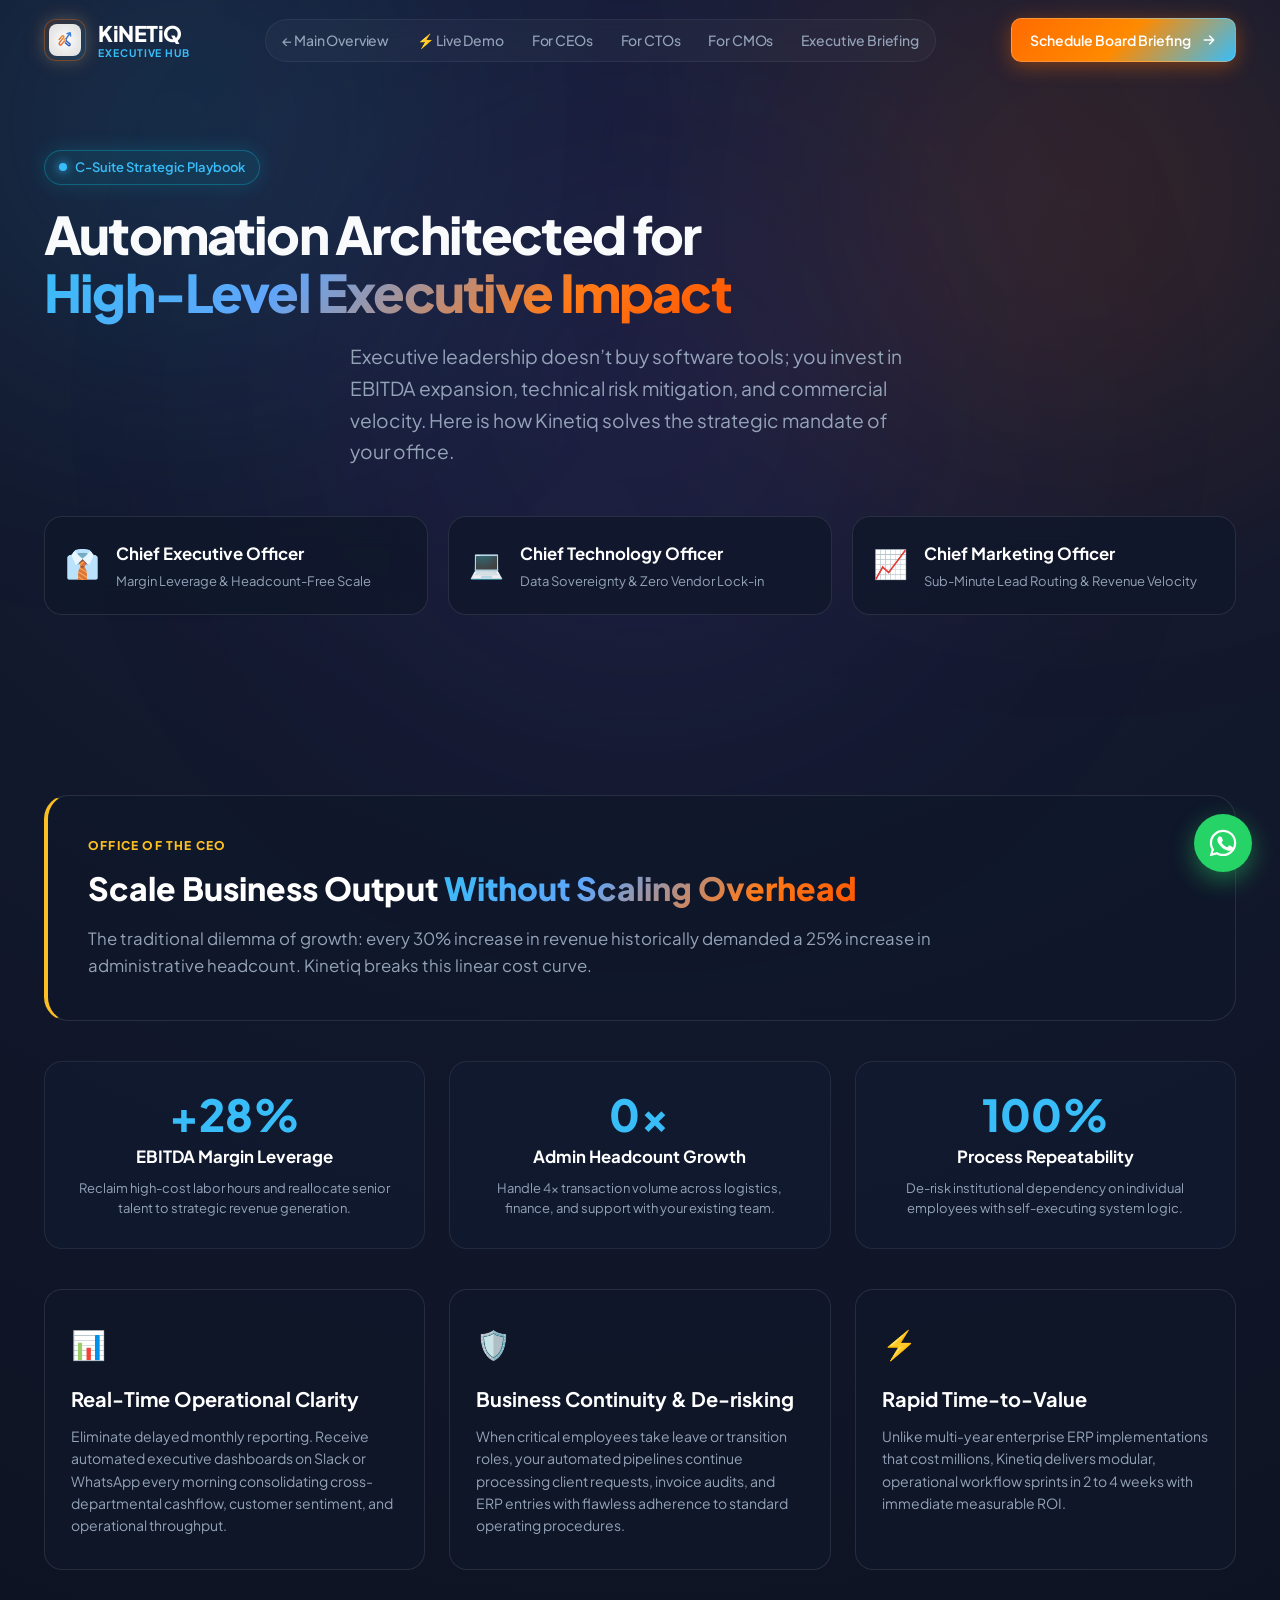
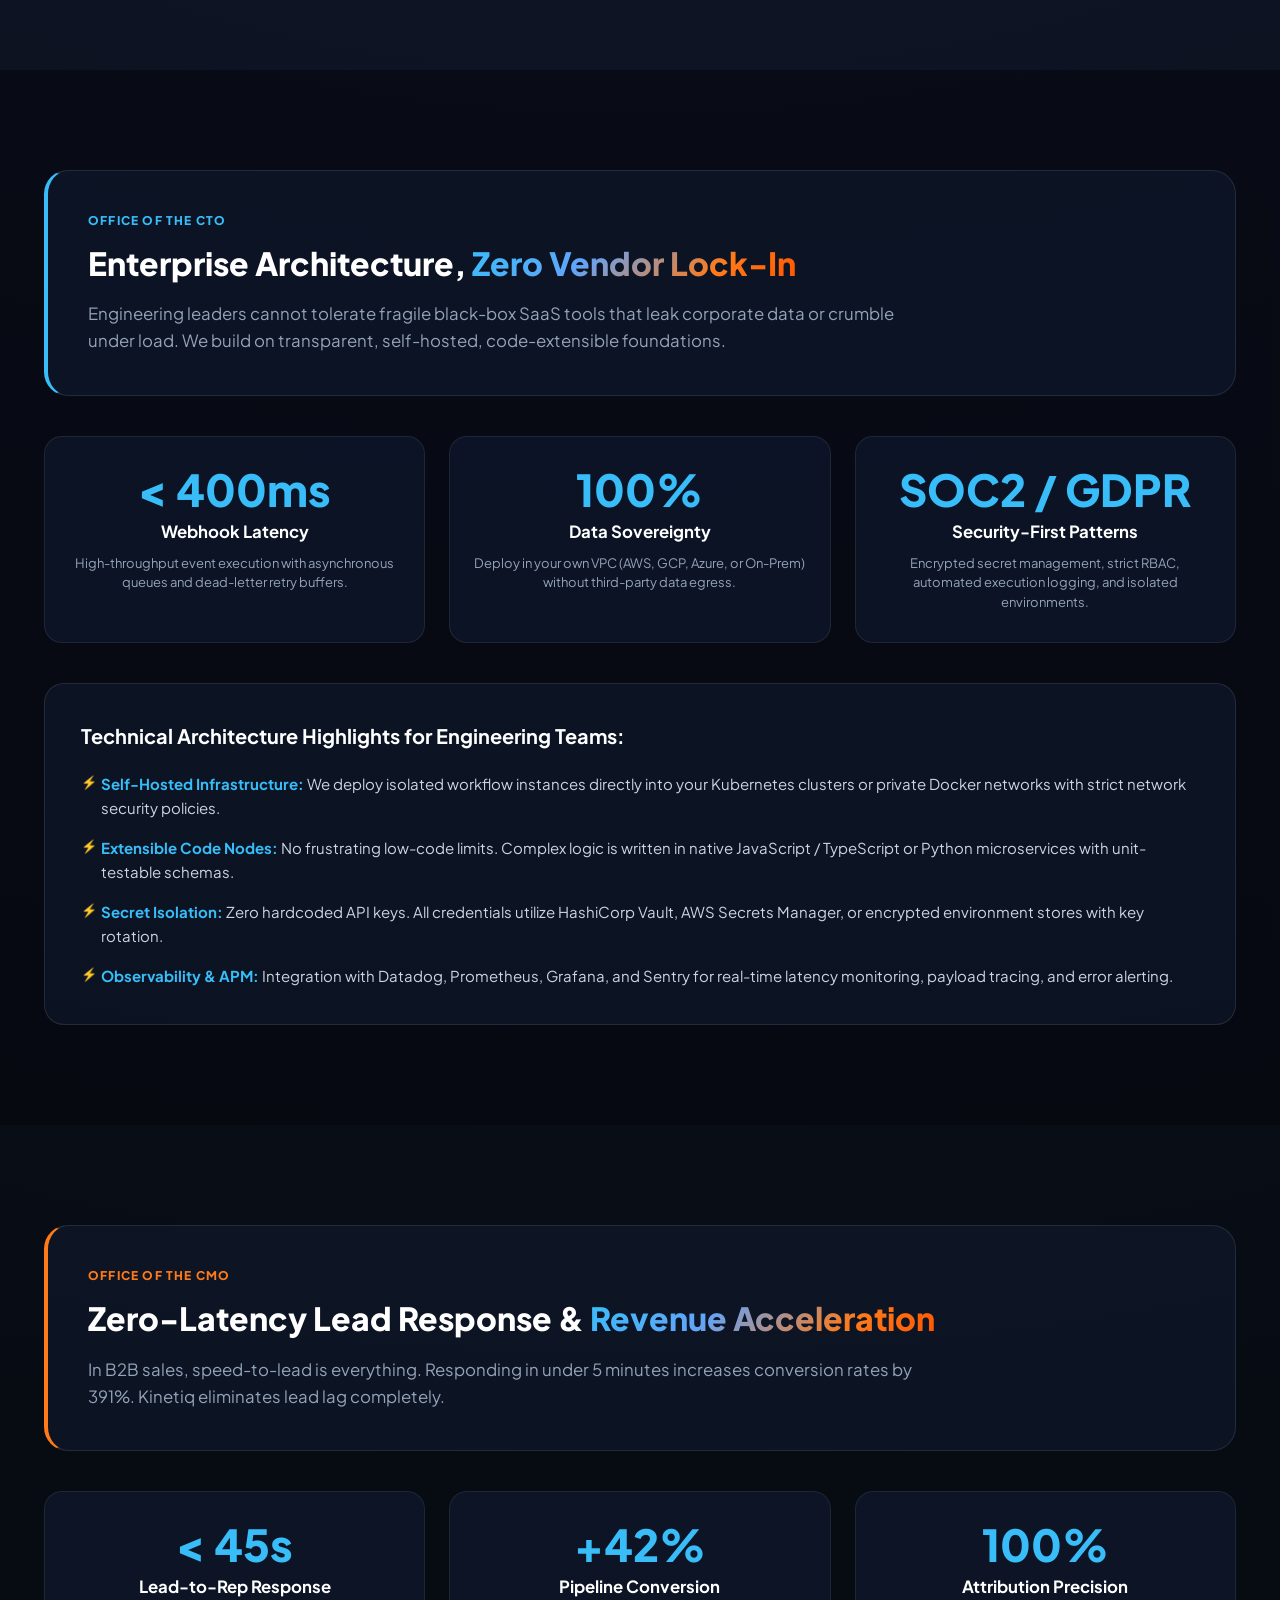
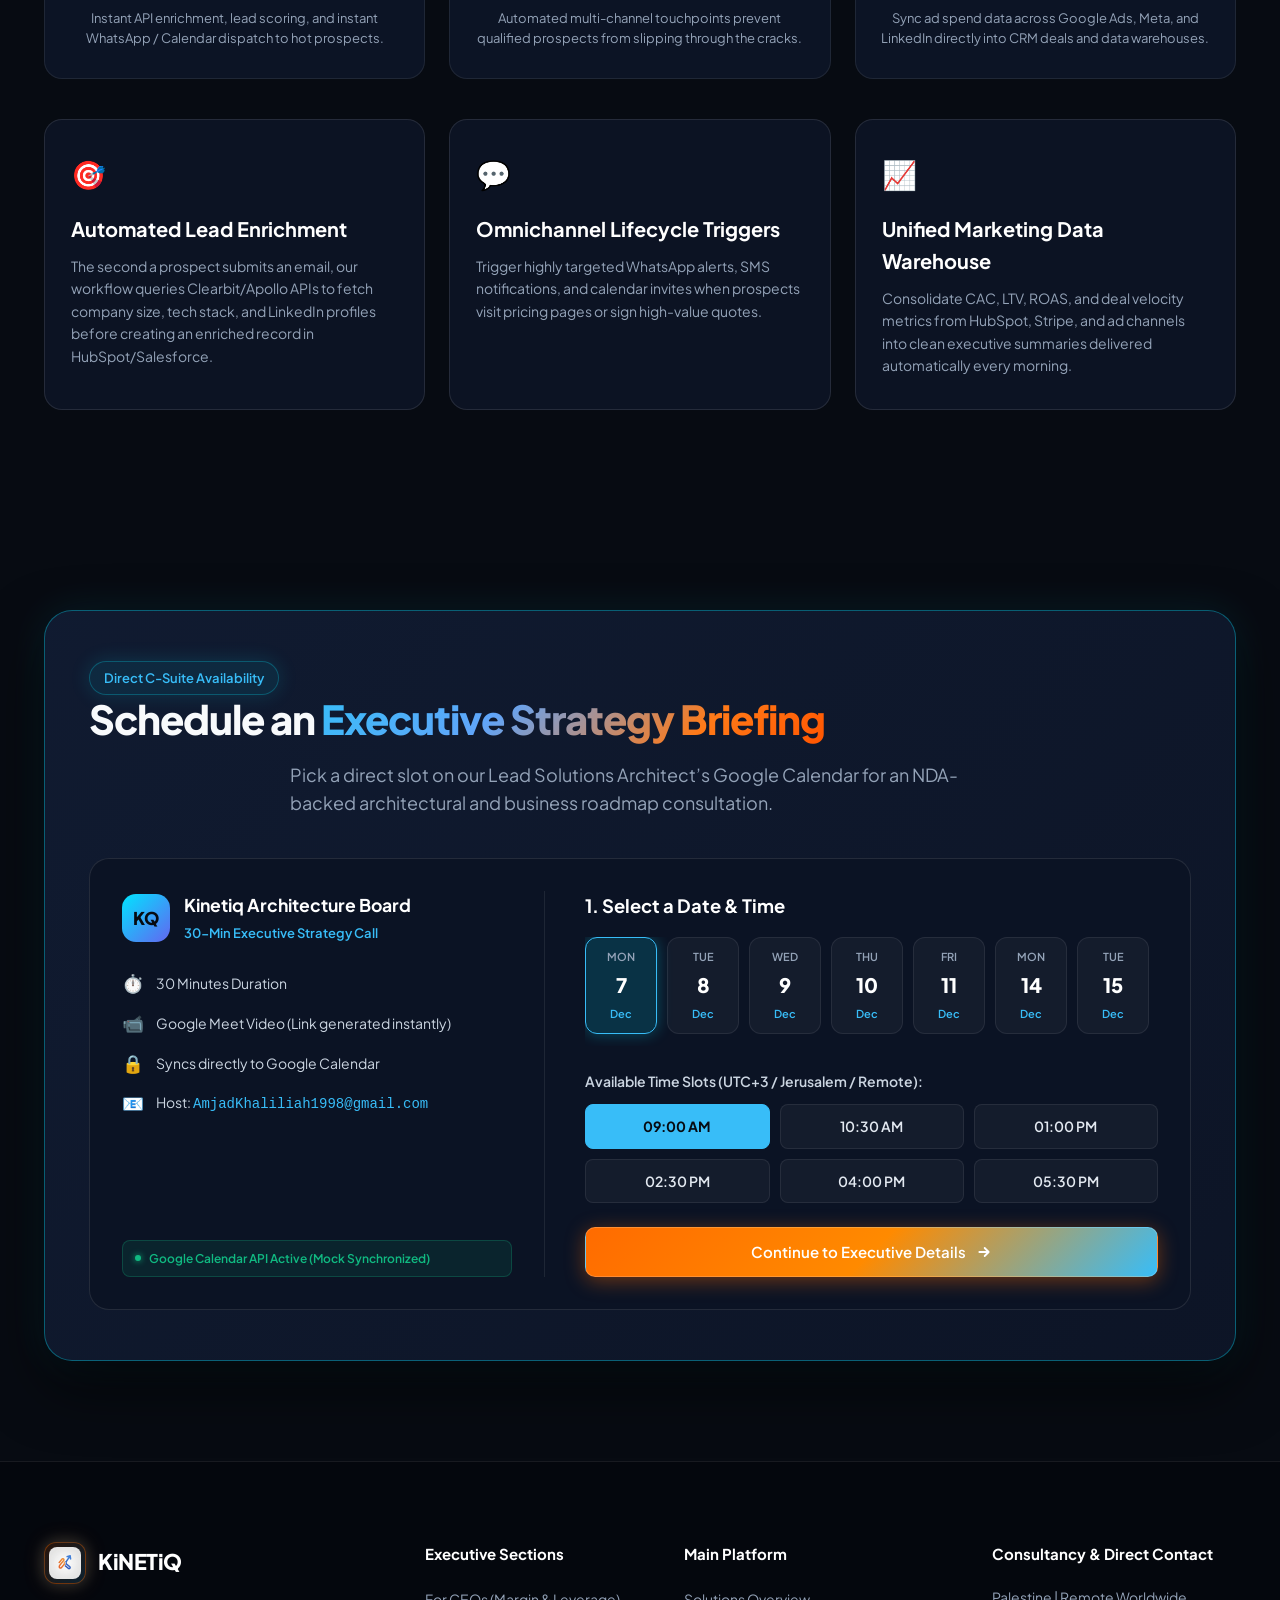
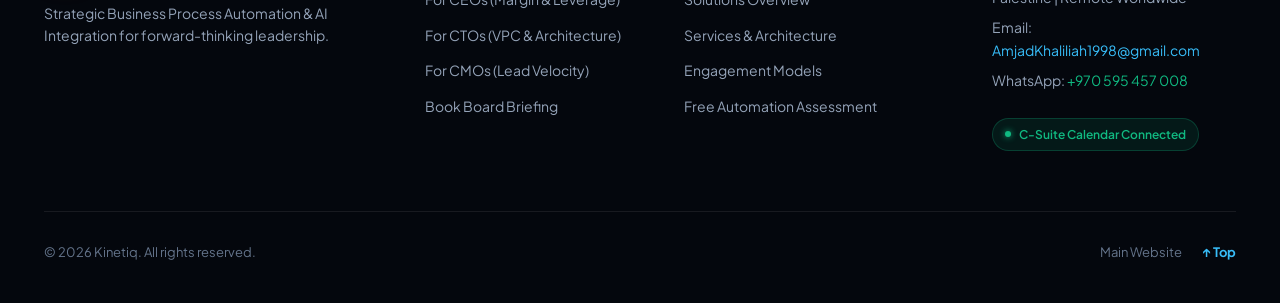
==== commit b1c62644: "Embed official Kinetiq logo asset in navbar and footer across platform" ====
--- a/executive.html
+++ b/executive.html
@@ -22,7 +22,7 @@
   <link rel="stylesheet" href="styles.css">
   
   <!-- Favicon -->
-  <link rel="icon" type="image/svg+xml" href="data:image/svg+xml,<svg xmlns='http://www.w3.org/2000/svg' viewBox='0 0 32 32'><rect width='32' height='32' rx='8' fill='%23070B12'/><path d='M15 15L10 10C8 8 5 10 5 13C4 18 7 23 12 22C15 21 15 17 15 15' stroke='%23FF6B00' stroke-width='3' stroke-linecap='round' fill='none'/><path d='M17 17L22 22C25 25 28 22 27 19C26 16 22 15 17 15' stroke='%2338BDF8' stroke-width='3' stroke-linecap='round' fill='none'/><path d='M17 15L25 7' stroke='%2338BDF8' stroke-width='3' stroke-linecap='round'/><path d='M20 6L26 6L26 12' fill='%2338BDF8'/><circle cx='16' cy='16' r='2' fill='%23FF7A18'/></svg>">
+  <link rel="icon" type="image/png" href="kinetiq-logo.png">
 </head>
 <body class="executive-body">
 
@@ -34,27 +34,9 @@
   <!-- Header -->
   <header id="main-header" class="header">
     <div class="container header-container">
-      <a href="index.html" class="logo-link" aria-label="Kinetiq Home">
+      <a href="index.html" class="logo-link" aria-label="Kinetiq Home" title="Kinetiq — Kinetic Energy + Precision">
         <div class="logo-icon">
-          <svg viewBox="0 0 100 100" fill="none" xmlns="http://www.w3.org/2000/svg" class="kinetiq-logo-mark">
-            <defs>
-              <linearGradient id="kqOrangeEH" x1="0%" y1="100%" x2="100%" y2="0%">
-                <stop offset="0%" stop-color="#FF5500"/>
-                <stop offset="100%" stop-color="#FF8A00"/>
-              </linearGradient>
-              <linearGradient id="kqBlueEH" x1="0%" y1="100%" x2="100%" y2="0%">
-                <stop offset="0%" stop-color="#0284C7"/>
-                <stop offset="100%" stop-color="#38BDF8"/>
-              </linearGradient>
-            </defs>
-            <path d="M 47 47 L 34 32 C 28 25 18 31 16 40 C 13 54 23 70 36 67 C 45 64 47 52 47 47" stroke="url(#kqOrangeEH)" stroke-width="8.5" stroke-linecap="round" stroke-linejoin="round"/>
-            <path d="M 28 29 C 24 35 18 48 23 58" stroke="url(#kqOrangeEH)" stroke-width="8.5" stroke-linecap="round"/>
-            <path d="M 53 53 L 68 68 C 76 76 86 68 83 58 C 80 49 68 47 53 47" stroke="url(#kqBlueEH)" stroke-width="8.5" stroke-linecap="round" stroke-linejoin="round"/>
-            <path d="M 52 47 L 76 23" stroke="url(#kqBlueEH)" stroke-width="8.5" stroke-linecap="round"/>
-            <path d="M 57 21 L 81 19 L 79 43 Z" fill="url(#kqBlueEH)" stroke="url(#kqBlueEH)" stroke-width="2.5" stroke-linejoin="round"/>
-            <circle cx="49" cy="48" r="6.5" fill="#FF7A18"/>
-            <circle cx="49" cy="48" r="3.2" fill="#070B12"/>
-          </svg>
+          <img src="kinetiq-logo.png" alt="Kinetiq Monogram Logo" class="kinetiq-logo-img" width="42" height="42">
         </div>
         <div class="logo-text">
           <span class="brand-title">KiNETiQ</span>
@@ -461,27 +443,9 @@
     <div class="container footer-container">
       <div class="footer-top-grid">
         <div class="footer-col-brand">
-          <a href="index.html" class="logo-link" aria-label="Kinetiq Home">
+          <a href="index.html" class="logo-link" aria-label="Kinetiq Home" title="Kinetiq — Kinetic Energy + Precision">
             <div class="logo-icon">
-              <svg viewBox="0 0 100 100" fill="none" xmlns="http://www.w3.org/2000/svg" class="kinetiq-logo-mark">
-                <defs>
-                  <linearGradient id="kqOrangeEF" x1="0%" y1="100%" x2="100%" y2="0%">
-                    <stop offset="0%" stop-color="#FF5500"/>
-                    <stop offset="100%" stop-color="#FF8A00"/>
-                  </linearGradient>
-                  <linearGradient id="kqBlueEF" x1="0%" y1="100%" x2="100%" y2="0%">
-                    <stop offset="0%" stop-color="#0284C7"/>
-                    <stop offset="100%" stop-color="#38BDF8"/>
-                  </linearGradient>
-                </defs>
-                <path d="M 47 47 L 34 32 C 28 25 18 31 16 40 C 13 54 23 70 36 67 C 45 64 47 52 47 47" stroke="url(#kqOrangeEF)" stroke-width="8.5" stroke-linecap="round" stroke-linejoin="round"/>
-                <path d="M 28 29 C 24 35 18 48 23 58" stroke="url(#kqOrangeEF)" stroke-width="8.5" stroke-linecap="round"/>
-                <path d="M 53 53 L 68 68 C 76 76 86 68 83 58 C 80 49 68 47 53 47" stroke="url(#kqBlueEF)" stroke-width="8.5" stroke-linecap="round" stroke-linejoin="round"/>
-                <path d="M 52 47 L 76 23" stroke="url(#kqBlueEF)" stroke-width="8.5" stroke-linecap="round"/>
-                <path d="M 57 21 L 81 19 L 79 43 Z" fill="url(#kqBlueEF)" stroke="url(#kqBlueEF)" stroke-width="2.5" stroke-linejoin="round"/>
-                <circle cx="49" cy="48" r="6.5" fill="#FF7A18"/>
-                <circle cx="49" cy="48" r="3.2" fill="#070B12"/>
-              </svg>
+              <img src="kinetiq-logo.png" alt="Kinetiq Monogram Logo" class="kinetiq-logo-img" width="42" height="42">
             </div>
             <div class="logo-text">
               <span class="brand-title">KiNETiQ</span>
--- a/styles.css
+++ b/styles.css
@@ -429,6 +429,14 @@
   display: block;
 }
 
+.kinetiq-logo-img {
+  width: 100%;
+  height: 100%;
+  object-fit: cover;
+  border-radius: 8px;
+  display: block;
+}
+
 .logo-text {
   display: flex;
   flex-direction: column;
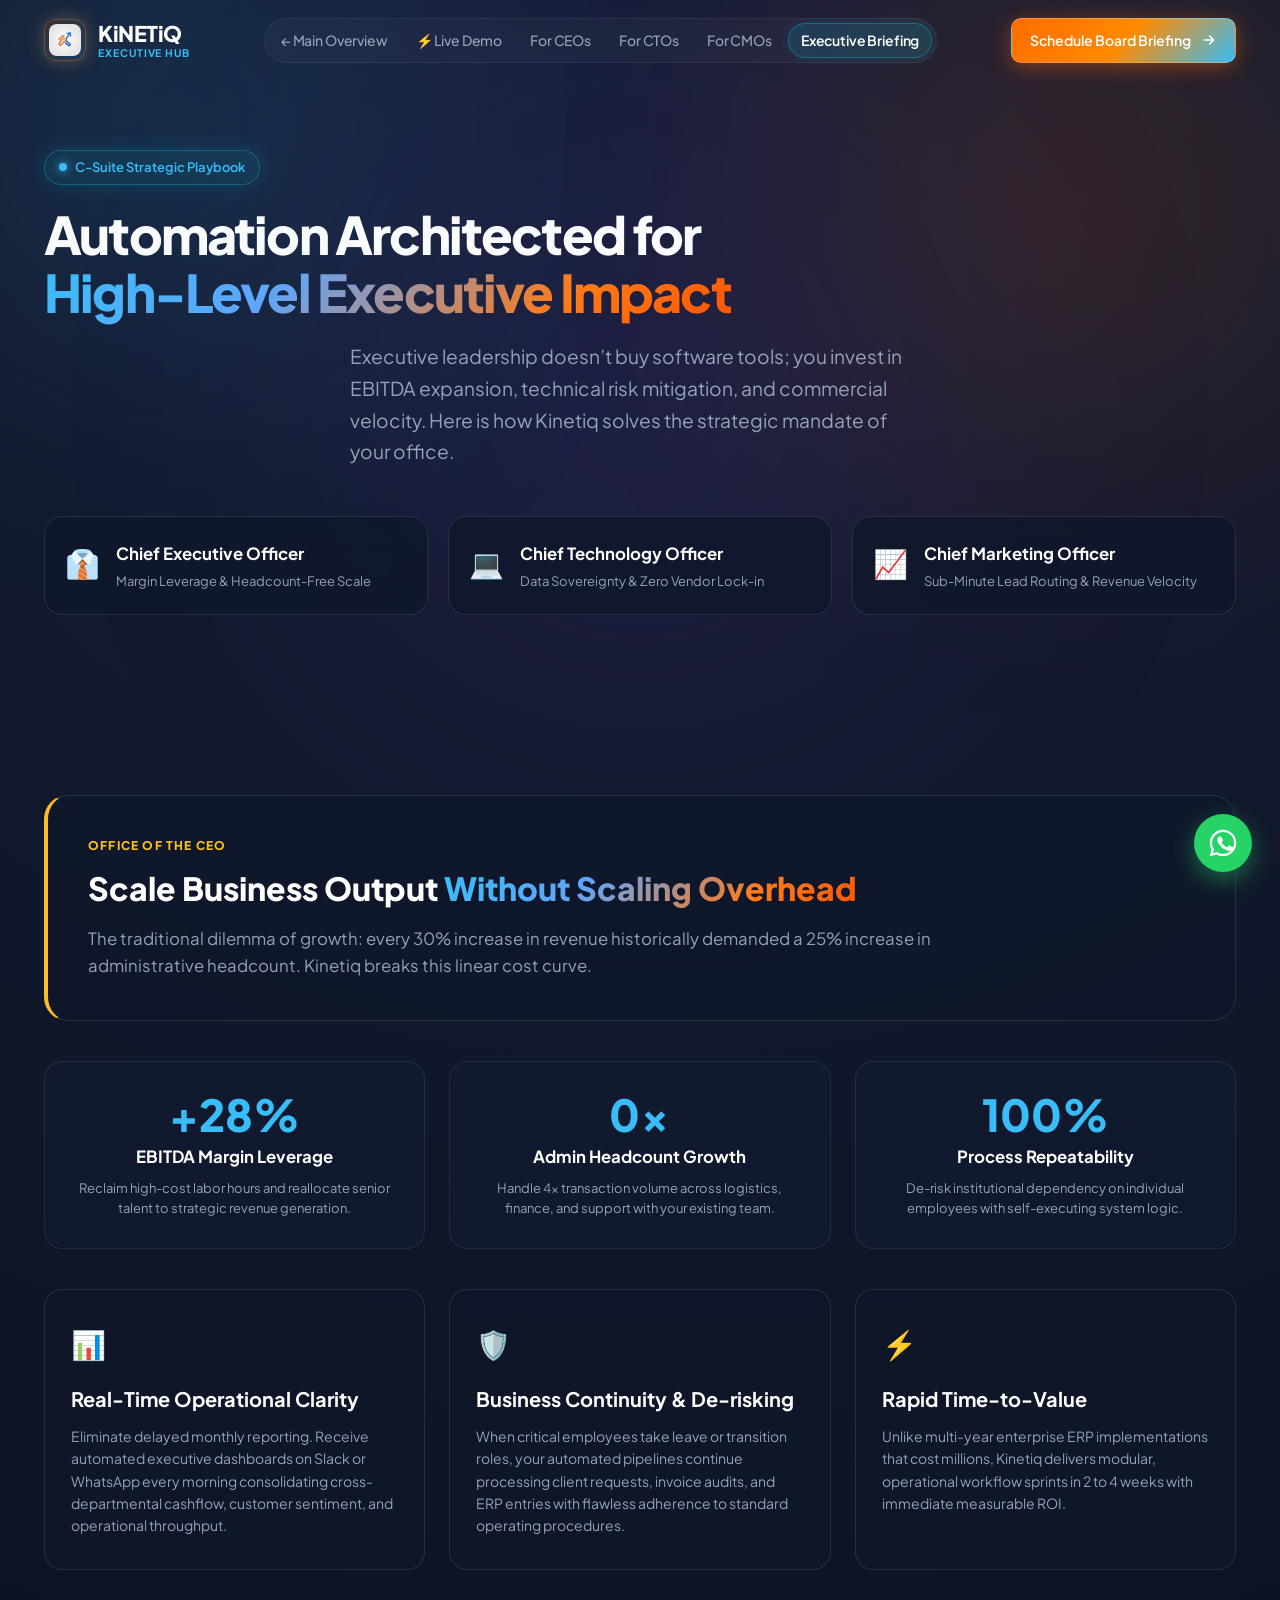
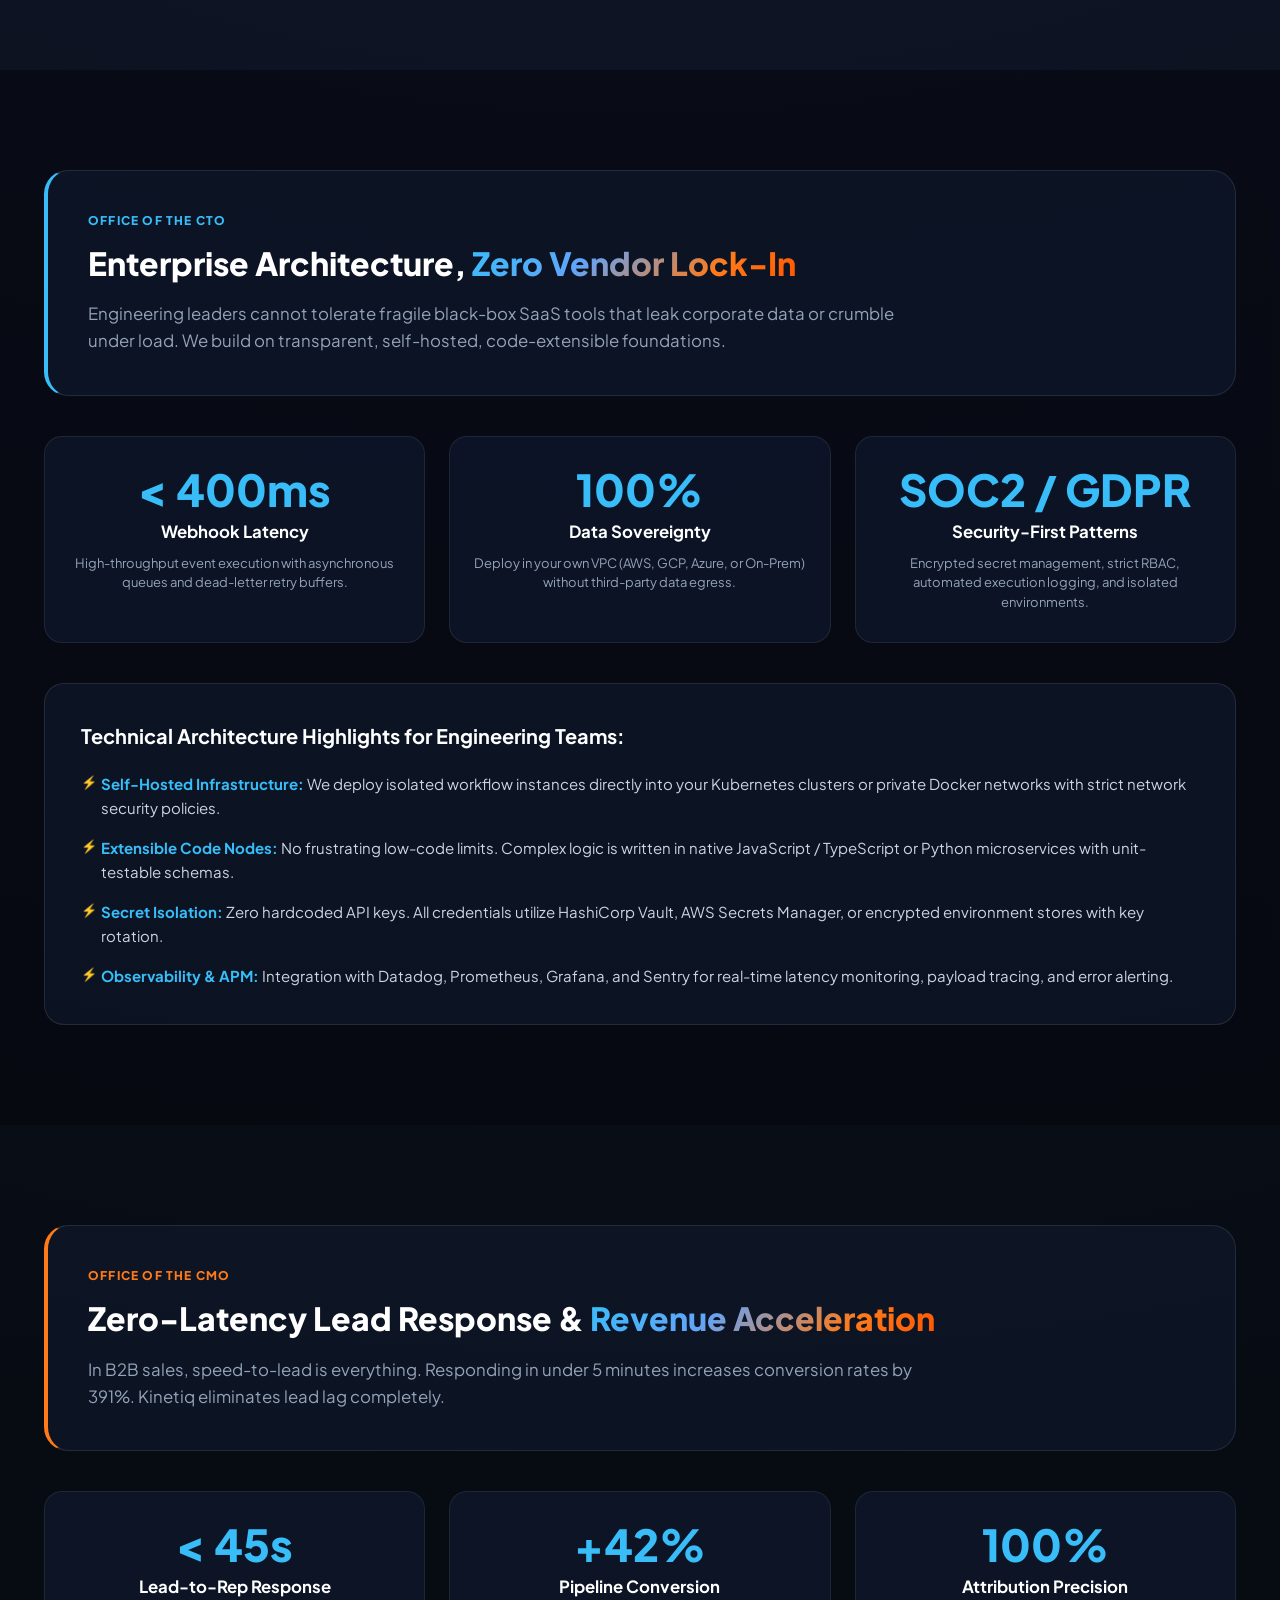
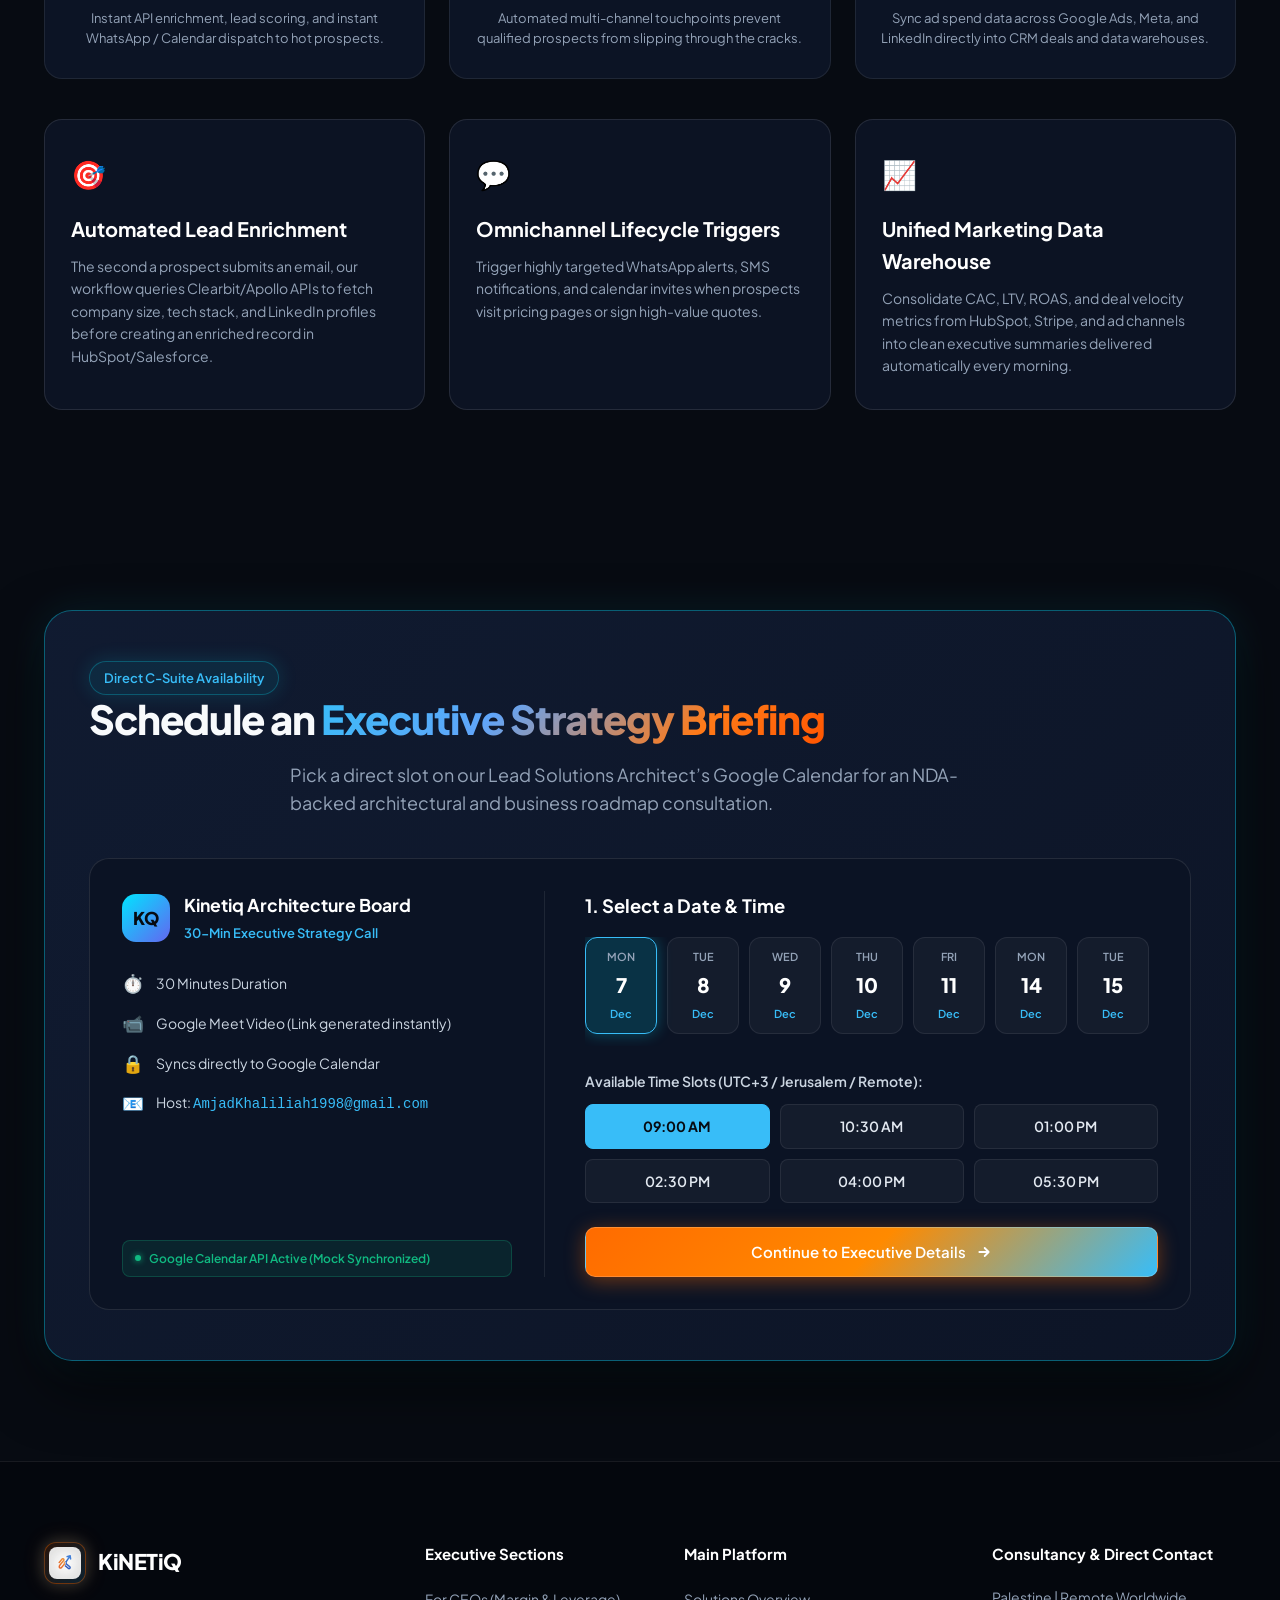
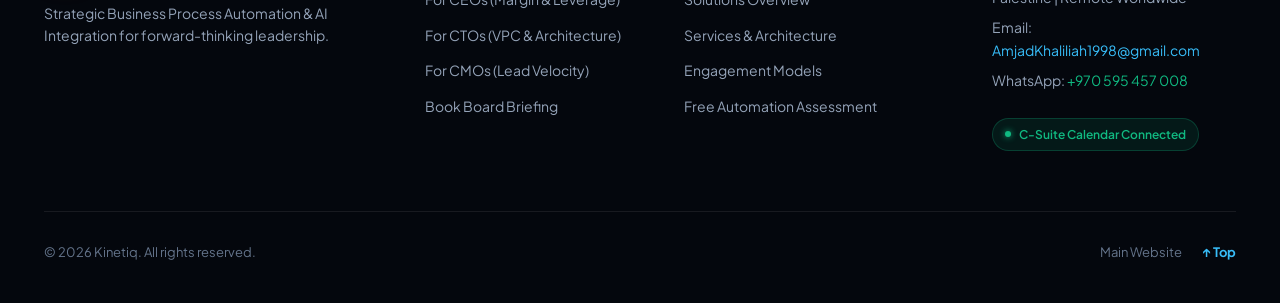
==== commit 713a102a: "Update live links, Open Graph, .ICS exports, and remote to Kinetiq repo" ====
--- a/executive.html
+++ b/executive.html
@@ -11,7 +11,7 @@
   <meta property="og:type" content="website">
   <meta property="og:title" content="Executive Leadership Hub — Kinetiq">
   <meta property="og:description" content="Strategic automation for CEOs, CTOs, and CMOs. Unlock operational leverage, data sovereignty, and revenue acceleration.">
-  <meta property="og:url" content="https://abuwalid1998.github.io/FlowCraft/executive.html">
+  <meta property="og:url" content="https://abuwalid1998.github.io/Kinetiq/executive.html">
   
   <!-- Fonts -->
   <link rel="preconnect" href="https://fonts.googleapis.com">
